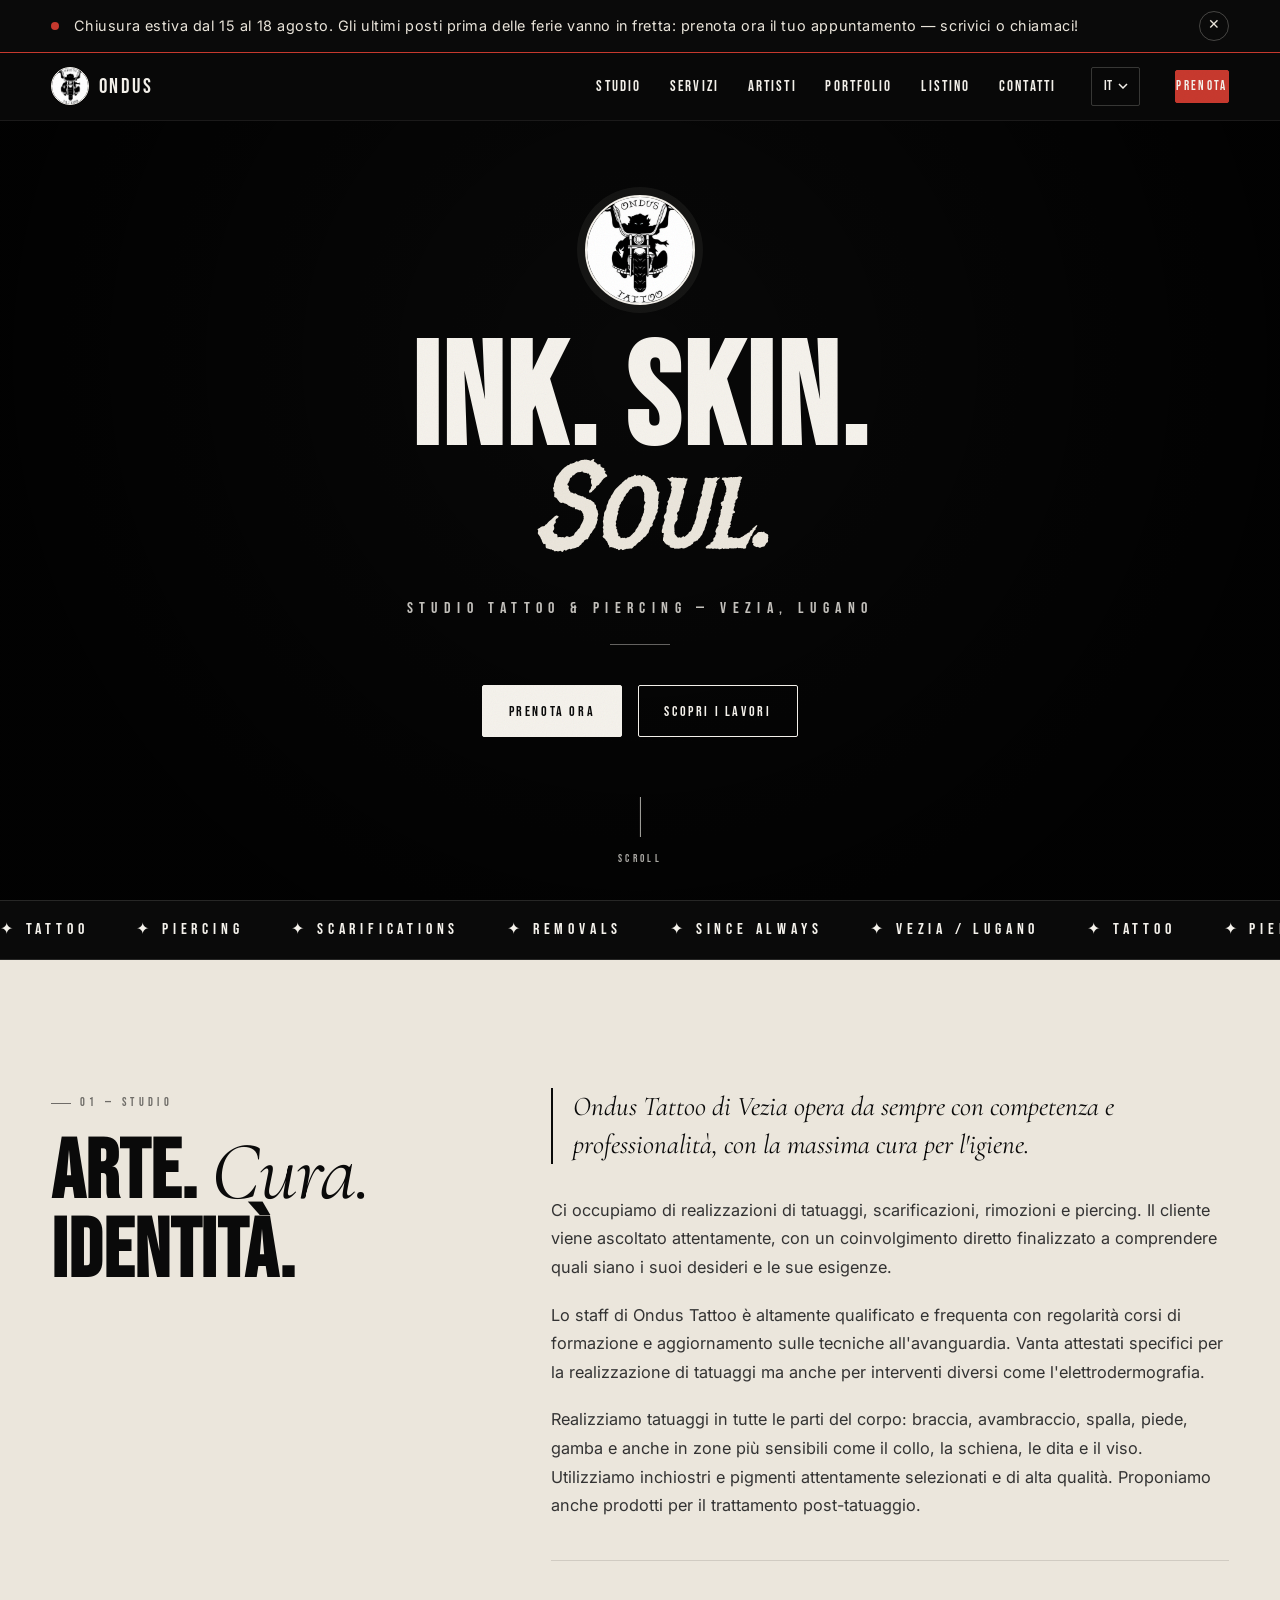
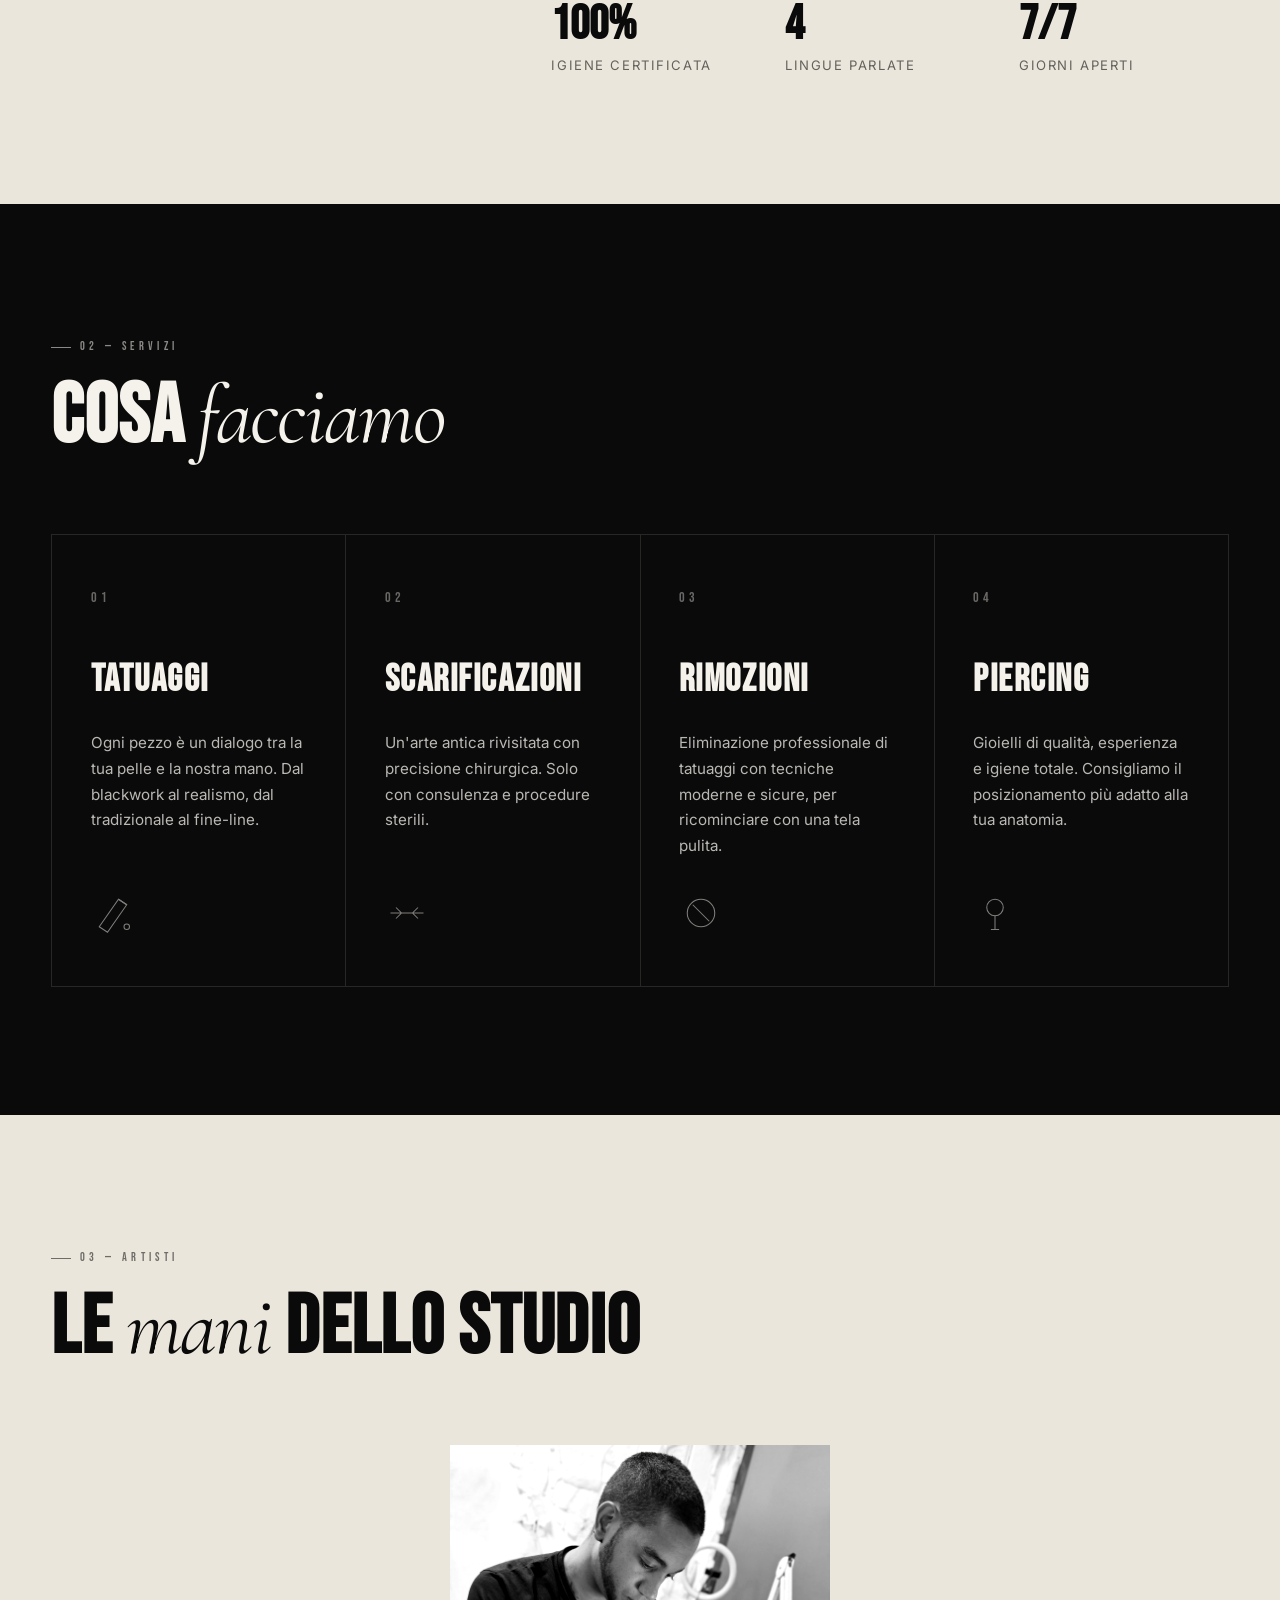
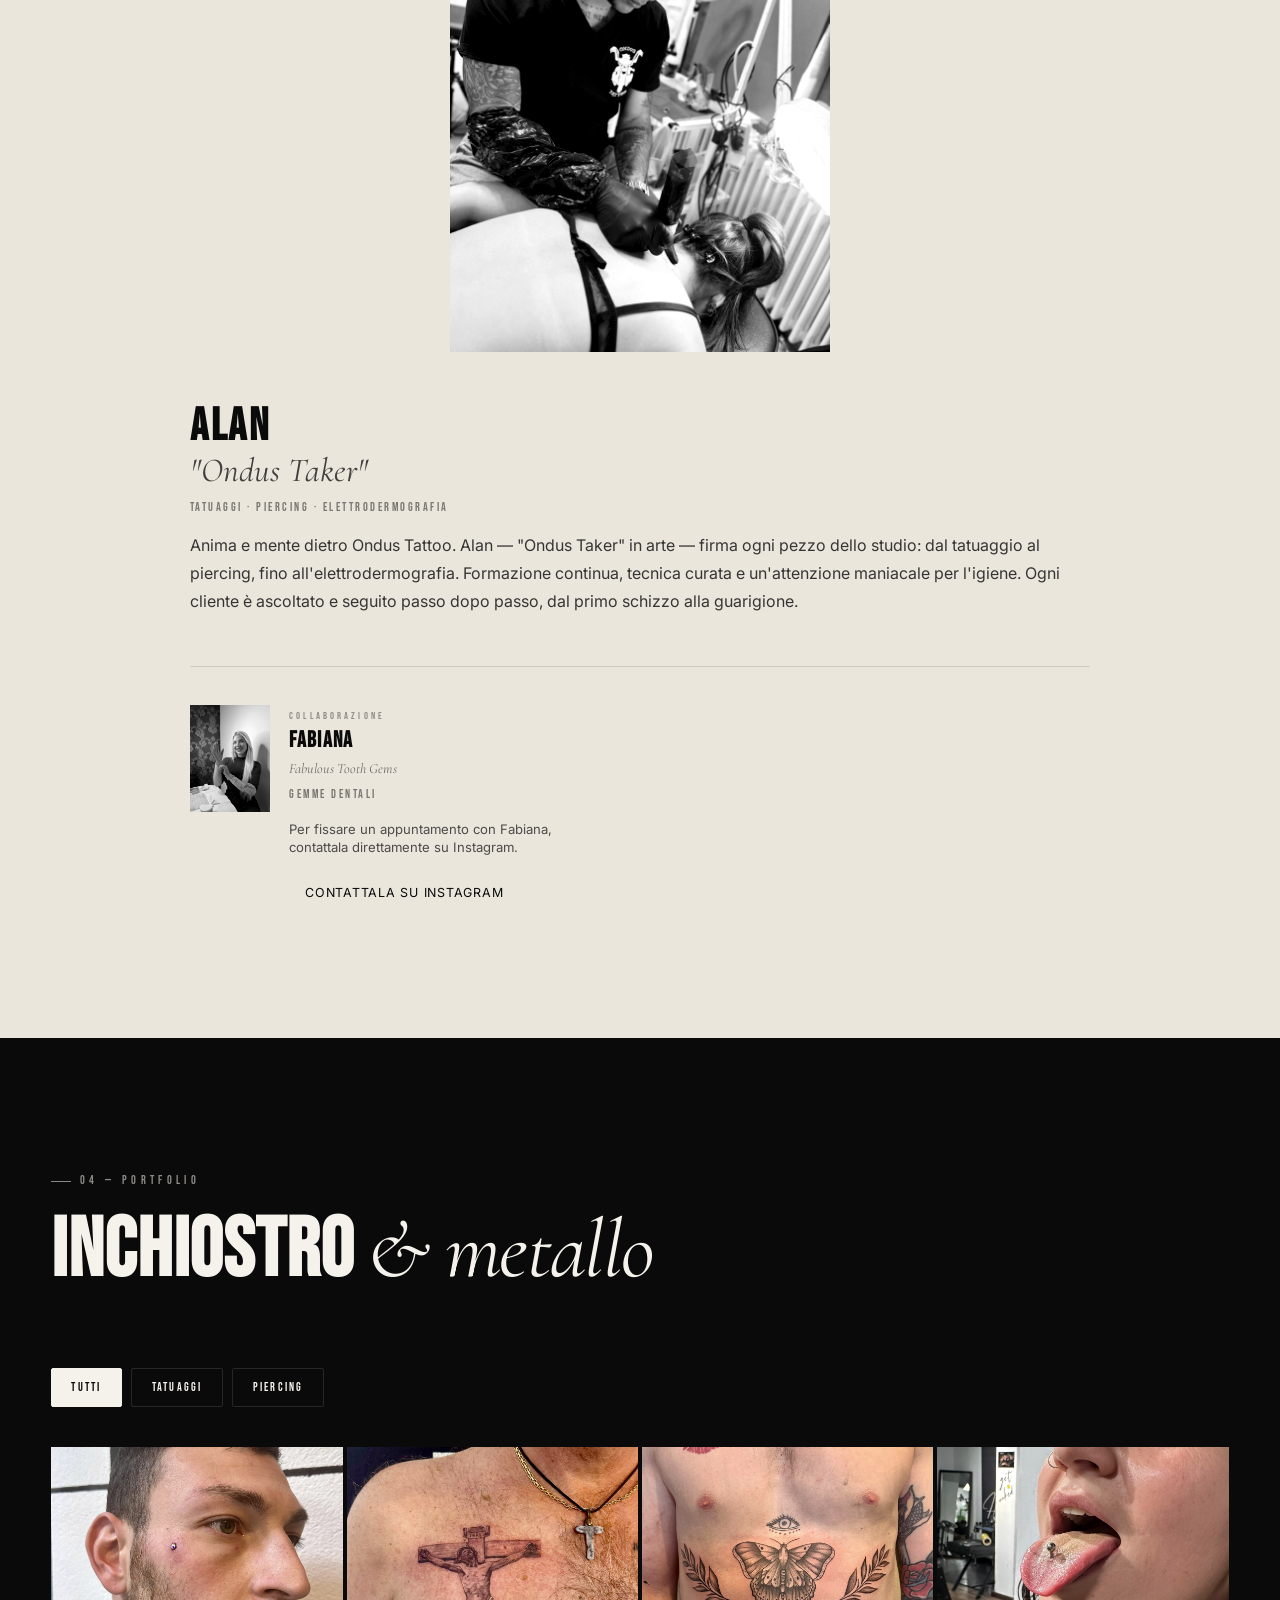
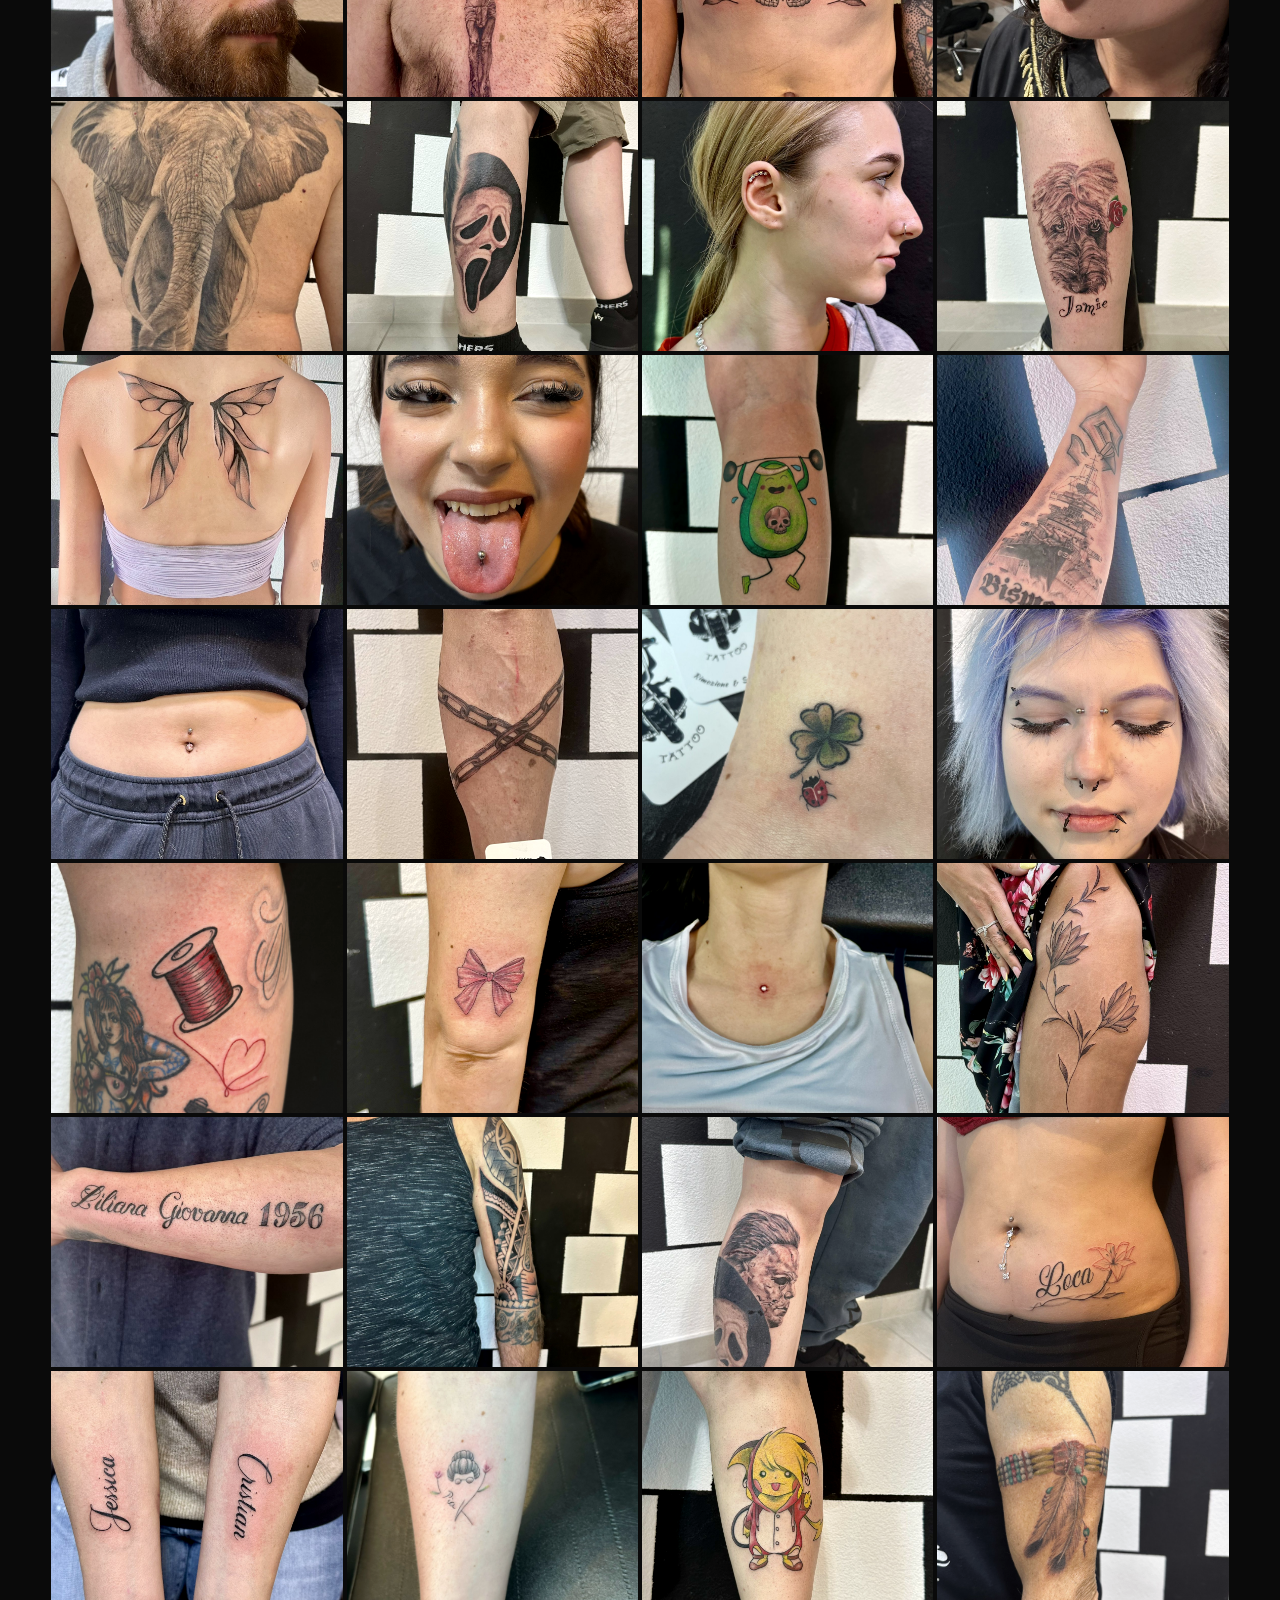
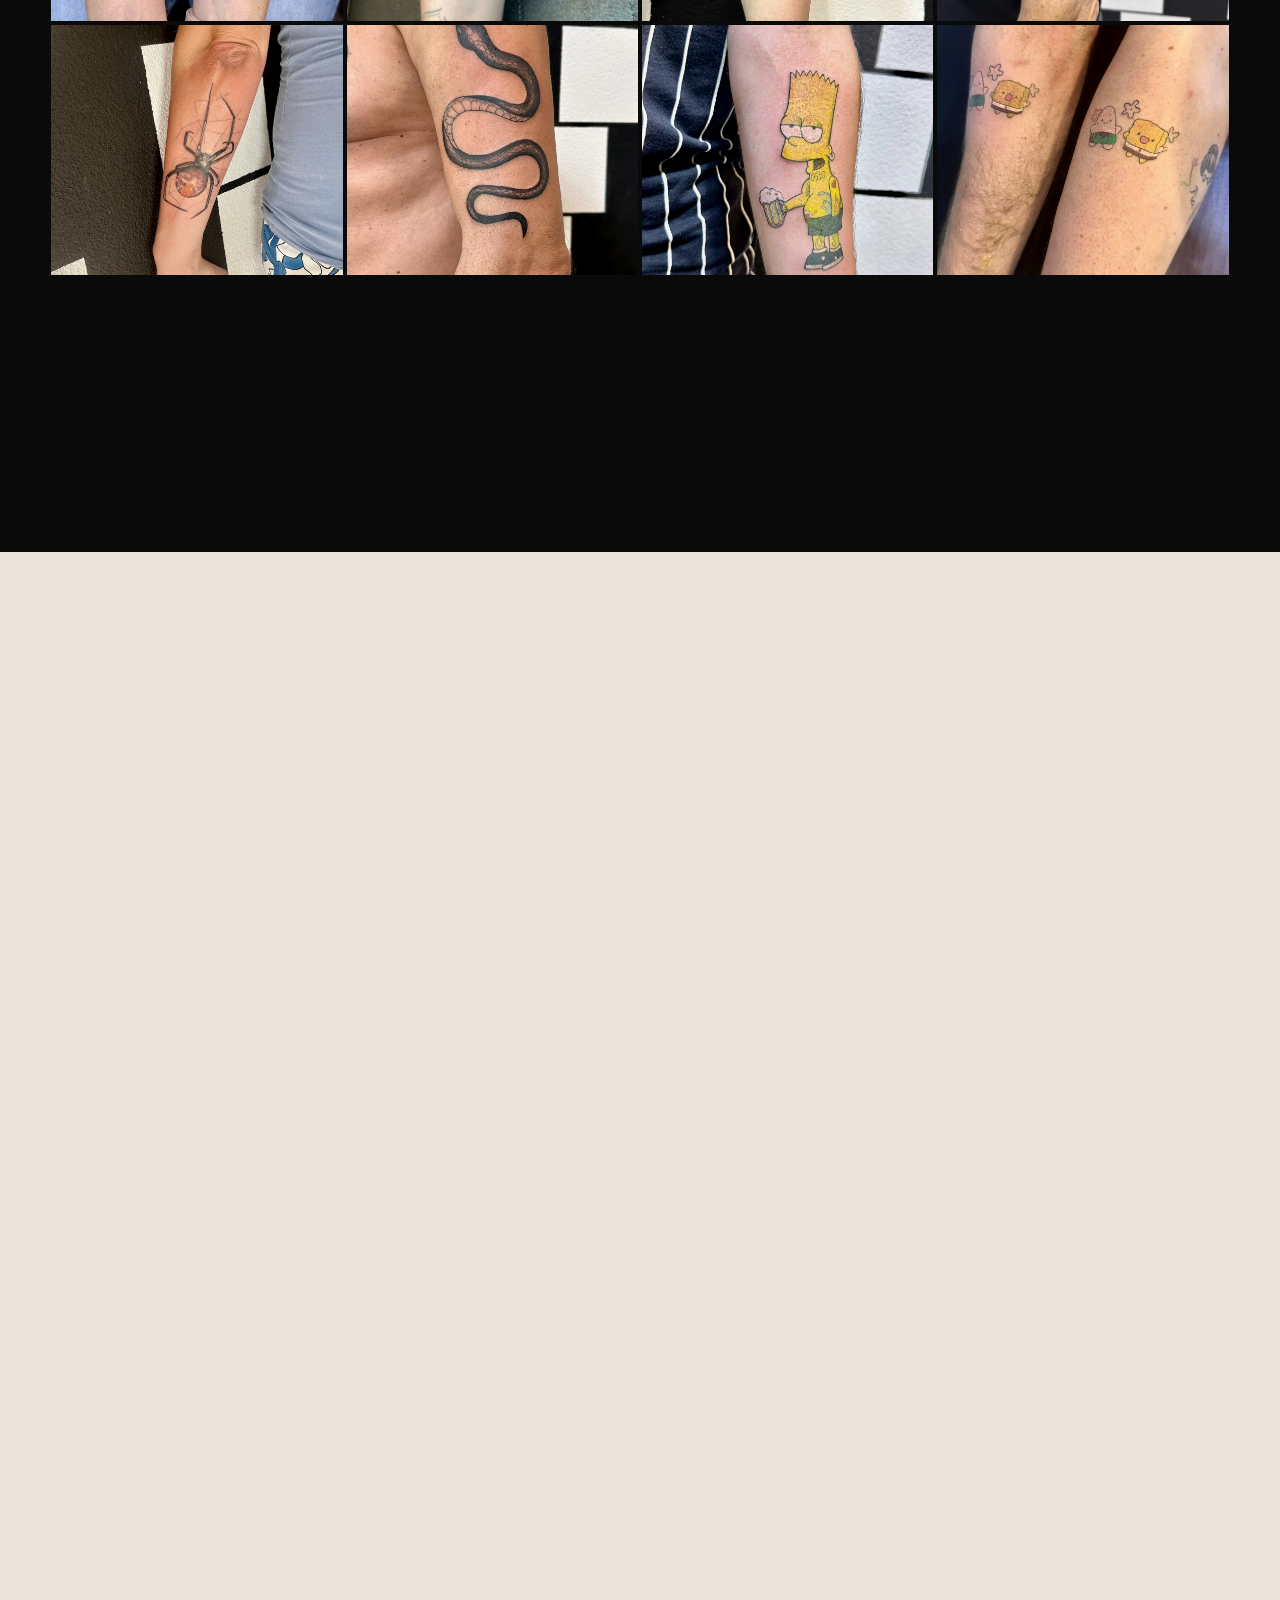
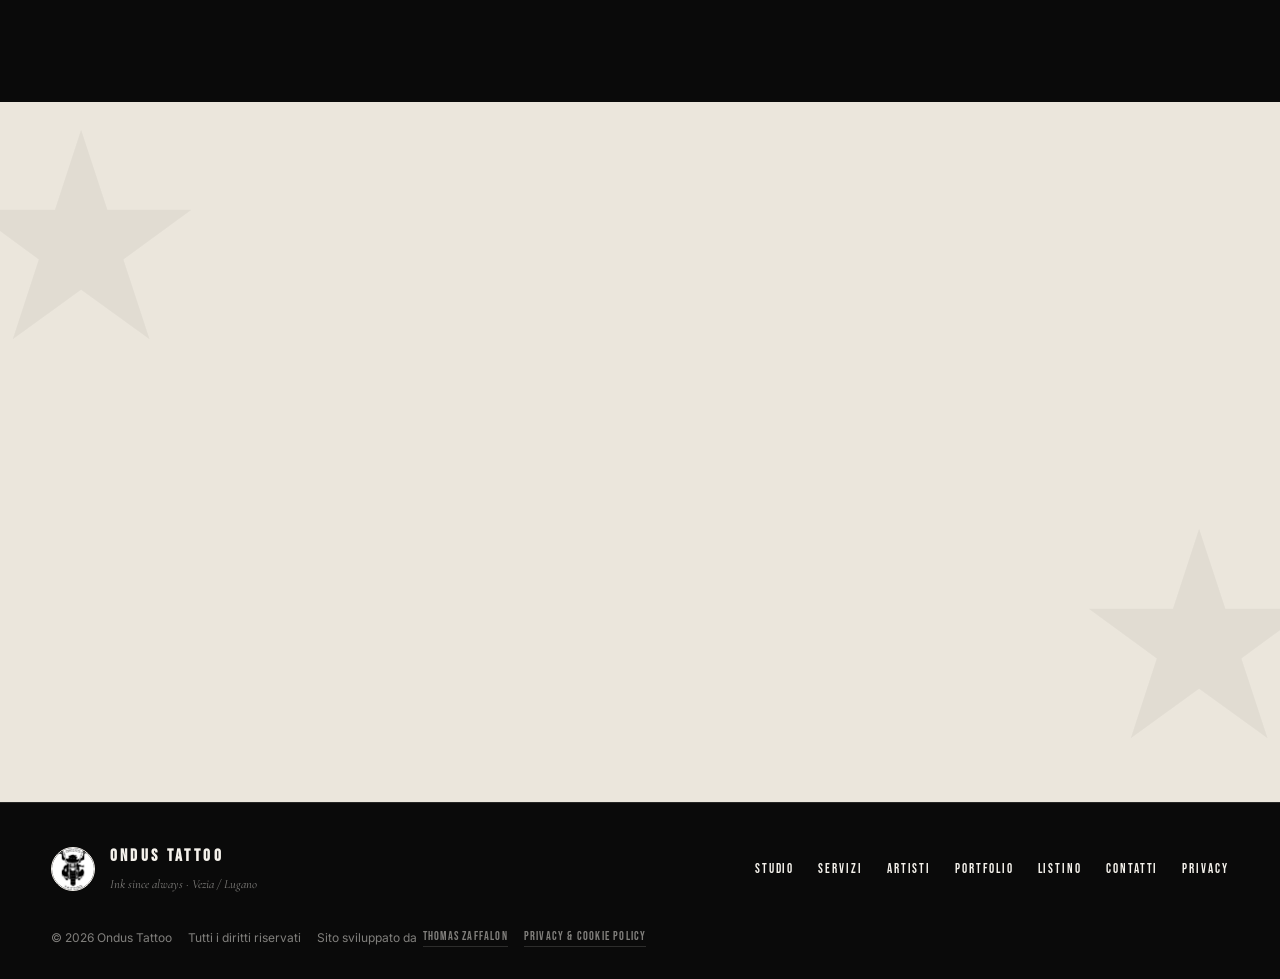
==== index.html @ 2c9a09cc "Enable August 15-18 vacation banner and add removal price Reactivate the alert banner with a booking" ====
<!DOCTYPE html>
<html lang="it">
<head>
  <meta charset="UTF-8" />
  <meta name="viewport" content="width=device-width, initial-scale=1.0, viewport-fit=cover" />
  <meta name="theme-color" content="#0a0a0a" />
  <meta name="apple-mobile-web-app-status-bar-style" content="black-translucent" />
  <meta name="description" content="Ondus Tattoo - Studio di tatuaggi, piercing, scarificazioni e rimozioni a Vezia (Lugano). Professionalità, igiene e arte dal 1999." />
  <meta name="keywords" content="tattoo, tatuaggi, piercing, Lugano, Vezia, Ticino, Ondus Tattoo, scarificazioni, rimozioni, studio tattoo Svizzera" />
  <meta name="author" content="Ondus Tattoo" />
  <meta property="og:title" content="Ondus Tattoo — Vezia / Lugano" />
  <meta property="og:description" content="Studio di tatuaggi, piercing, scarificazioni e rimozioni. Arte e professionalità dal cuore del Ticino." />
  <meta property="og:image" content="img/icon.jpg" />
  <meta property="og:type" content="website" />
  <title>Ondus Tattoo — Studio Tattoo & Piercing | Vezia, Lugano</title>

  <!-- Favicon -->
  <link rel="icon" href="/favicon.ico" sizes="any" />
  <link rel="icon" type="image/png" sizes="48x48" href="/img/favicon-48.png" />
  <link rel="icon" type="image/png" sizes="96x96" href="/img/favicon-96.png" />
  <link rel="icon" type="image/png" sizes="32x32" href="/img/favicon-32.png" />
  <link rel="apple-touch-icon" sizes="180x180" href="/img/apple-touch-icon.png" />
  <link rel="preconnect" href="https://fonts.googleapis.com" />
  <link rel="preconnect" href="https://fonts.gstatic.com" crossorigin />
  <link href="https://fonts.googleapis.com/css2?family=Bebas+Neue&family=Cormorant+Garamond:ital,wght@0,400;0,600;0,700;1,400&family=Inter:wght@300;400;500;600&family=Metal+Mania&display=swap" rel="stylesheet" />
  <link rel="stylesheet" href="css/style.css" />
  <script>
    // Lock scroll during intro animation (avoids flash on slow JS load).
    // Skipped automatically if user prefers reduced motion.
    (function () {
      try {
        var reduce = window.matchMedia && window.matchMedia('(prefers-reduced-motion: reduce)').matches;
        if (!reduce) document.documentElement.classList.add('intro-active');
      } catch (e) {}
    })();
  </script>
</head>
<body>

  <!-- Grain texture overlay -->
  <div class="grain"></div>

  <!-- ==============================
       INTRO ANIMATION (apertura sito)
       Si gioca al primo caricamento.
       Per disattivarla, commenta il blocco
       <div class="intro">...</div> qui sotto.
       ============================== -->
  <div class="intro" id="intro" aria-hidden="true">
    <div class="intro__top"></div>
    <div class="intro__bottom"></div>
    <div class="intro__content">
      <div class="intro__logo">
        <img src="img/icon.jpg" alt="" />
        <span class="intro__ring"></span>
      </div>
      <div class="intro__line"><span></span></div>
      <h1 class="intro__title" aria-label="ONDUS">
        <span>O</span><span>N</span><span>D</span><span>U</span><span>S</span>
      </h1>
      <p class="intro__sub">TATTOO · PIERCING · VEZIA</p>
    </div>
  </div>

  <!--
    ============================================
    AVVISO FERIE / CHIUSURA STUDIO  [ATTIVO]
    Per DISATTIVARE: avvolgi il blocco <aside ...></aside>
    qui sotto fra i marker "BANNER:OPEN" e "BANNER:CLOSE"
    dentro un commento HTML, come segue:

      <!-- BANNER:OPEN
      <aside class="alert-banner" ...>...</aside>
      BANNER:CLOSE - - >    (rimuovi gli spazi tra - - >)

    Le traduzioni IT/EN/DE/FR sono gia' pronte.
    ============================================
  -->
  <!-- BANNER:OPEN -->
  <aside class="alert-banner" id="alertBanner" role="status" aria-live="polite">
    <div class="alert-banner__inner">
      <span class="alert-banner__dot" aria-hidden="true"></span>
      <p class="alert-banner__text" data-i18n="banner.vacation">
        Chiusura estiva dal 15 al 18 agosto. Gli ultimi posti prima delle ferie vanno in fretta: prenota ora il tuo appuntamento!
      </p>
      <button class="alert-banner__close" id="alertBannerClose" aria-label="Chiudi">✕</button>
    </div>
  </aside>
  <!-- BANNER:CLOSE -->

  <!-- NAVIGATION -->
  <header class="nav" id="nav">
    <div class="nav__inner">
      <a href="#home" class="nav__logo" aria-label="Ondus Tattoo">
        <img src="img/icon.jpg" alt="Ondus Tattoo logo" />
        <span>ONDUS</span>
      </a>

      <button class="nav__toggle" aria-label="Toggle menu" id="navToggle">
        <span></span><span></span><span></span>
      </button>

      <nav class="nav__menu" id="navMenu">
        <ul>
          <li><a href="#studio" data-i18n="nav.studio">Studio</a></li>
          <li><a href="#services" data-i18n="nav.services">Servizi</a></li>
          <li><a href="#artists" data-i18n="nav.artists">Artisti</a></li>
          <li><a href="#portfolio" data-i18n="nav.portfolio">Portfolio</a></li>
          <li><a href="#pricing" data-i18n="nav.pricing">Listino</a></li>
          <li><a href="#contact" data-i18n="nav.contact">Contatti</a></li>
        </ul>

        <div class="nav__lang">
          <button class="lang__current" id="langCurrent" aria-label="Language">
            <span id="langLabel">IT</span>
            <svg width="10" height="6" viewBox="0 0 10 6" fill="none"><path d="M1 1l4 4 4-4" stroke="currentColor" stroke-width="1.5"/></svg>
          </button>
          <ul class="lang__list" id="langList">
            <li data-lang="it">Italiano</li>
            <li data-lang="en">English</li>
            <li data-lang="de">Deutsch</li>
            <li data-lang="fr">Français</li>
          </ul>
        </div>

        <a href="https://ondustattoofydl.setmore.com/ondus" target="_blank" rel="noopener" class="btn btn--cta nav__cta" data-i18n="nav.book">Prenota</a>
      </nav>
    </div>
  </header>

  <!-- HERO -->
  <section class="hero" id="home">
    <div class="hero__bg"></div>
    <div class="hero__overlay"></div>

    <div class="hero__content">
      <img src="img/icon.jpg" alt="Ondus Tattoo" class="hero__logo" />
      <h1 class="hero__title">
        <span class="hero__title-line" data-i18n="hero.line1">INK. SKIN.</span>
        <span class="hero__title-line hero__title-line--script" data-i18n="hero.line2">Soul.</span>
      </h1>
      <p class="hero__claim" data-i18n="hero.claim">Studio Tattoo & Piercing — Vezia, Lugano</p>
      <div class="hero__cta">
        <a href="https://ondustattoofydl.setmore.com/ondus" target="_blank" rel="noopener" class="btn btn--primary" data-i18n="hero.book">Prenota ora</a>
        <a href="#portfolio" class="btn btn--ghost" data-i18n="hero.portfolio">Scopri i lavori</a>
      </div>
    </div>

    <a href="#studio" class="hero__scroll" aria-label="Scroll">
      <span></span>
      <span data-i18n="hero.scroll">scroll</span>
    </a>
  </section>

  <!-- MARQUEE -->
  <div class="marquee" aria-hidden="true">
    <div class="marquee__track">
      <span>✦ TATTOO</span><span>✦ PIERCING</span><span>✦ SCARIFICATIONS</span><span>✦ REMOVALS</span><span>✦ SINCE ALWAYS</span><span>✦ VEZIA / LUGANO</span>
      <span>✦ TATTOO</span><span>✦ PIERCING</span><span>✦ SCARIFICATIONS</span><span>✦ REMOVALS</span><span>✦ SINCE ALWAYS</span><span>✦ VEZIA / LUGANO</span>
    </div>
  </div>

  <!-- STUDIO / ABOUT -->
  <section class="studio section" id="studio">
    <div class="section__inner studio__grid">
      <div class="studio__label reveal">
        <span class="eyebrow" data-i18n="studio.eyebrow">01 — Studio</span>
        <h2 class="section__title">
          <span data-i18n="studio.titleA">Arte.</span>
          <span class="italic" data-i18n="studio.titleB">Cura.</span>
          <span data-i18n="studio.titleC">Identità.</span>
        </h2>
      </div>
      <div class="studio__body reveal">
        <p class="lead" data-i18n="studio.lead">Ondus Tattoo di Vezia opera da sempre con competenza e professionalità, con la massima cura per l'igiene.</p>
        <p data-i18n="studio.p1">Ci occupiamo di realizzazioni di tatuaggi, scarificazioni, rimozioni e piercing. Il cliente viene ascoltato attentamente, con un coinvolgimento diretto finalizzato a comprendere quali siano i suoi desideri e le sue esigenze.</p>
        <p data-i18n="studio.p2">Lo staff di Ondus Tattoo è altamente qualificato e frequenta con regolarità corsi di formazione e aggiornamento sulle tecniche all'avanguardia. Vanta attestati specifici per la realizzazione di tatuaggi ma anche per interventi diversi come l'elettrodermografia.</p>
        <p data-i18n="studio.p3">Realizziamo tatuaggi in tutte le parti del corpo: braccia, avambraccio, spalla, piede, gamba e anche in zone più sensibili come il collo, la schiena, le dita e il viso. Utilizziamo inchiostri e pigmenti attentamente selezionati e di alta qualità. Proponiamo anche prodotti per il trattamento post-tatuaggio.</p>

        <ul class="studio__stats" id="studioStats">
          <li>
            <strong class="counter" data-count="100" data-suffix="%" data-duration="2000">0%</strong>
            <span data-i18n="studio.stat1">Igiene certificata</span>
          </li>
          <li>
            <strong class="counter" data-count="4" data-duration="1400">0</strong>
            <span data-i18n="studio.stat2">Lingue parlate</span>
          </li>
          <li>
            <strong class="counter" data-count="7" data-suffix="/7" data-duration="1600">0/7</strong>
            <span data-i18n="studio.stat3">Giorni aperti</span>
          </li>
        </ul>
      </div>
    </div>
  </section>

  <!-- SERVICES -->
  <section class="services section section--dark" id="services">
    <div class="section__inner">
      <div class="section__header reveal">
        <span class="eyebrow" data-i18n="services.eyebrow">02 — Servizi</span>
        <h2 class="section__title"><span data-i18n="services.titleA">Cosa</span> <span class="italic" data-i18n="services.titleB">facciamo</span></h2>
      </div>

      <div class="services__grid">
        <article class="service reveal">
          <div class="service__num">01</div>
          <h3 data-i18n="services.s1.title">Tatuaggi</h3>
          <p data-i18n="services.s1.desc">Ogni pezzo è un dialogo tra la tua pelle e la nostra mano. Dal blackwork al realismo, dal tradizionale al fine-line.</p>
          <svg class="service__icon" viewBox="0 0 64 64" fill="none" stroke="currentColor" stroke-width="1.5"><path d="M12 52l28-40 12 8-28 40z"/><path d="M40 12l12 8"/><circle cx="52" cy="52" r="4"/></svg>
        </article>

        <article class="service reveal">
          <div class="service__num">02</div>
          <h3 data-i18n="services.s2.title">Scarificazioni</h3>
          <p data-i18n="services.s2.desc">Un'arte antica rivisitata con precisione chirurgica. Solo con consulenza e procedure sterili.</p>
          <svg class="service__icon" viewBox="0 0 64 64" fill="none" stroke="currentColor" stroke-width="1.5"><path d="M8 32h48M16 24l8 8-8 8M48 24l-8 8 8 8"/></svg>
        </article>

        <article class="service reveal">
          <div class="service__num">03</div>
          <h3 data-i18n="services.s3.title">Rimozioni</h3>
          <p data-i18n="services.s3.desc">Eliminazione professionale di tatuaggi con tecniche moderne e sicure, per ricominciare con una tela pulita.</p>
          <svg class="service__icon" viewBox="0 0 64 64" fill="none" stroke="currentColor" stroke-width="1.5"><circle cx="32" cy="32" r="20"/><path d="M20 20l24 24"/></svg>
        </article>

        <article class="service reveal">
          <div class="service__num">04</div>
          <h3 data-i18n="services.s4.title">Piercing</h3>
          <p data-i18n="services.s4.desc">Gioielli di qualità, esperienza e igiene totale. Consigliamo il posizionamento più adatto alla tua anatomia.</p>
          <svg class="service__icon" viewBox="0 0 64 64" fill="none" stroke="currentColor" stroke-width="1.5"><circle cx="32" cy="24" r="12"/><path d="M32 36v20M26 56h12"/></svg>
        </article>
      </div>
    </div>
  </section>

  <!-- ARTISTS -->
  <section class="artists section" id="artists">
    <div class="section__inner">
      <div class="section__header reveal">
        <span class="eyebrow" data-i18n="artists.eyebrow">03 — Artisti</span>
        <h2 class="section__title"><span data-i18n="artists.titleA">Le</span> <span class="italic" data-i18n="artists.titleB">mani</span> <span data-i18n="artists.titleC">dello studio</span></h2>
      </div>

      <div class="artists__grid artists__grid--single">
        <article class="artist artist--solo reveal">
          <div class="artist__img">
            <img src="img/alan.jpeg" alt="Alan 'Ondus Taker'" loading="lazy" />
            <div class="artist__overlay">
              <a href="https://www.instagram.com/ondus.tattoo" target="_blank" rel="noopener" aria-label="Instagram">
                <svg width="22" height="22" viewBox="0 0 24 24" fill="none" stroke="currentColor" stroke-width="1.8"><rect x="2" y="2" width="20" height="20" rx="5"/><circle cx="12" cy="12" r="4"/><circle cx="18" cy="6" r="1" fill="currentColor"/></svg>
              </a>
            </div>
          </div>
          <div class="artist__info">
            <h3>Alan <span class="artist__alias">"Ondus Taker"</span></h3>
            <span class="artist__spec" data-i18n="artists.a1.spec">Tatuaggi · Piercing · Elettrodermografia</span>
            <p data-i18n="artists.a1.bio">Anima e mente dietro Ondus Tattoo. Alan — "Ondus Taker" in arte — firma ogni pezzo dello studio: dal tatuaggio al piercing, fino all'elettrodermografia. Formazione continua, tecnica curata e un'attenzione maniacale per l'igiene. Ogni cliente è ascoltato e seguito passo dopo passo, dal primo schizzo alla guarigione.</p>
          </div>
        </article>
      </div>

      <!-- GUEST + COLLABORAZIONE -->
      <div class="artists__extras reveal">
        <article class="artists__extra-card">
          <div class="artists__extra-img">
            <img src="img/fabiana.jpg" alt="Fabiana" loading="lazy" />
          </div>
          <div class="artists__extra-info">
            <span class="artists__extra-label" data-i18n="artists.collabLabel">Collaborazione</span>
            <h3 class="artists__extra-name">Fabiana</h3>
            <p class="artists__extra-sub">Fabulous Tooth Gems</p>
            <span class="artist__spec" data-i18n="artists.a3.spec">Gemme dentali</span>
            <p class="artists__extra-contact" data-i18n="artists.a3.bookContact">Per fissare un appuntamento con Fabiana, contattala direttamente su Instagram.</p>
            <a href="https://www.instagram.com/fabuloustoothgems?igsh=OGViczN1dGRxY2hs" target="_blank" rel="noopener noreferrer" class="artists__extra-insta-btn" data-i18n="artists.a3.bookBtn">Contattala su Instagram</a>
          </div>
        </article>
      </div>
    </div>
  </section>

  <!-- PORTFOLIO -->
  <section class="portfolio section section--dark" id="portfolio">
    <div class="section__inner">
      <div class="section__header reveal">
        <span class="eyebrow" data-i18n="portfolio.eyebrow">04 — Portfolio</span>
        <h2 class="section__title"><span data-i18n="portfolio.titleA">Inchiostro</span> <span class="italic" data-i18n="portfolio.titleB">&amp; metallo</span></h2>
      </div>

      <div class="portfolio__filters reveal">
        <button class="filter active" data-filter="all" data-i18n="portfolio.all">Tutti</button>
        <button class="filter" data-filter="tattoo" data-i18n="portfolio.tattoo">Tattoo</button>
        <button class="filter" data-filter="piercing" data-i18n="portfolio.piercing">Piercing</button>
      </div>

      <div class="portfolio__grid reveal" id="portfolioGrid">
        <!-- Visibili subito (su mobile: 8 iniziali) -->
        <figure class="pf-item" data-cat="piercing"><img src="img/piercing_1.jpg" alt="Piercing" loading="lazy"/></figure>
        <figure class="pf-item" data-cat="tattoo"><img src="img/cristo.jpg" alt="Cristo realistico" loading="lazy"/></figure>
        <figure class="pf-item" data-cat="tattoo"><img src="img/farfalla.jpg" alt="Farfalla" loading="lazy"/></figure>
        <figure class="pf-item" data-cat="piercing"><img src="img/piercing_3.jpg" alt="Piercing" loading="lazy"/></figure>
        <figure class="pf-item" data-cat="tattoo"><img src="img/elefante.jpg" alt="Elefante" loading="lazy"/></figure>
        <figure class="pf-item" data-cat="tattoo"><img src="img/scream.jpg" alt="Scream" loading="lazy"/></figure>
        <figure class="pf-item" data-cat="piercing"><img src="img/piercing_5.jpg" alt="Piercing" loading="lazy"/></figure>
        <figure class="pf-item" data-cat="tattoo"><img src="img/cane.jpg" alt="Cane" loading="lazy"/></figure>

        <!-- Extra (visibili su desktop, nascosti su mobile finché non si clicca "Carica altri") -->
        <figure class="pf-item" data-cat="tattoo" data-extra="true"><img src="img/ali.jpg" alt="Ali" loading="lazy"/></figure>
        <figure class="pf-item" data-cat="piercing" data-extra="true"><img src="img/piercing_2.jpg" alt="Piercing" loading="lazy"/></figure>
        <figure class="pf-item" data-cat="tattoo" data-extra="true"><img src="img/avocado.jpg" alt="Avocado" loading="lazy"/></figure>
        <figure class="pf-item" data-cat="tattoo" data-extra="true"><img src="img/bismarck.jpg" alt="Bismarck" loading="lazy"/></figure>
        <figure class="pf-item" data-cat="piercing" data-extra="true"><img src="img/piercing_4.jpg" alt="Piercing" loading="lazy"/></figure>
        <figure class="pf-item" data-cat="tattoo" data-extra="true"><img src="img/catene.jpg" alt="Catene" loading="lazy"/></figure>
        <figure class="pf-item" data-cat="tattoo" data-extra="true"><img src="img/cocinella.jpg" alt="Coccinella" loading="lazy"/></figure>
        <figure class="pf-item" data-cat="piercing" data-extra="true"><img src="img/piercing_6.jpg" alt="Piercing" loading="lazy"/></figure>
        <figure class="pf-item" data-cat="tattoo" data-extra="true"><img src="img/filo.jpg" alt="Filo" loading="lazy"/></figure>
        <figure class="pf-item" data-cat="tattoo" data-extra="true"><img src="img/fiocco.jpg" alt="Fiocco" loading="lazy"/></figure>
        <figure class="pf-item" data-cat="piercing" data-extra="true"><img src="img/piercing_7.jpg" alt="Piercing" loading="lazy"/></figure>
        <figure class="pf-item" data-cat="tattoo" data-extra="true"><img src="img/fiori.jpg" alt="Fiori" loading="lazy"/></figure>
        <figure class="pf-item" data-cat="tattoo" data-extra="true"><img src="img/giovanna.jpg" alt="Giovanna" loading="lazy"/></figure>
        <figure class="pf-item" data-cat="tattoo" data-extra="true"><img src="img/indiani.jpg" alt="Indiani" loading="lazy"/></figure>
        <figure class="pf-item" data-cat="tattoo" data-extra="true"><img src="img/jason.jpg" alt="Jason" loading="lazy"/></figure>
        <figure class="pf-item" data-cat="tattoo" data-extra="true"><img src="img/loca.jpg" alt="Loca" loading="lazy"/></figure>
        <figure class="pf-item" data-cat="tattoo" data-extra="true"><img src="img/nomi.jpg" alt="Nomi" loading="lazy"/></figure>
        <figure class="pf-item" data-cat="tattoo" data-extra="true"><img src="img/nonna.jpg" alt="Nonna" loading="lazy"/></figure>
        <figure class="pf-item" data-cat="tattoo" data-extra="true"><img src="img/pikachu.jpg" alt="Pikachu" loading="lazy"/></figure>
        <figure class="pf-item" data-cat="tattoo" data-extra="true"><img src="img/piume.jpg" alt="Piume" loading="lazy"/></figure>
        <figure class="pf-item" data-cat="tattoo" data-extra="true"><img src="img/ragno.jpg" alt="Ragno" loading="lazy"/></figure>
        <figure class="pf-item" data-cat="tattoo" data-extra="true"><img src="img/serpente.jpg" alt="Serpente" loading="lazy"/></figure>
        <figure class="pf-item" data-cat="tattoo" data-extra="true"><img src="img/simpson.jpg" alt="Simpson" loading="lazy"/></figure>
        <figure class="pf-item" data-cat="tattoo" data-extra="true"><img src="img/spongebob.jpg" alt="Spongebob" loading="lazy"/></figure>
      </div>

      <div class="portfolio__loadmore reveal" id="portfolioLoadmore">
        <button class="btn btn--ghost btn--light" id="loadMoreBtn">Carica altri</button>
      </div>

      <div class="portfolio__cta reveal">
        <p data-i18n="portfolio.more">Vuoi vedere altro? Segui il nostro Instagram</p>
        <a href="https://www.instagram.com/ondus.tattoo" target="_blank" rel="noopener" class="btn btn--ghost btn--light">@ondus.tattoo</a>
      </div>
    </div>
  </section>

  <!-- LISTINO / PRICING -->
  <section class="pricing section" id="pricing">
    <div class="section__inner">
      <div class="section__header reveal">
        <span class="eyebrow" data-i18n="pricing.eyebrow">05 — Listino</span>
        <h2 class="section__title"><span data-i18n="pricing.titleA">Listino</span> <span class="italic" data-i18n="pricing.titleB">prezzi</span></h2>
      </div>

      <div class="pricing__grid">
        <article class="pricing__card pricing__card--tattoo reveal">
          <h3 class="pricing__card-title" data-i18n="pricing.tattooTitle">Tatuaggi</h3>
          <p class="pricing__from">
            <span data-i18n="pricing.tattooFrom">Da minimo</span>
            <strong>CHF 90.–</strong>
          </p>
          <p class="pricing__note" data-i18n="pricing.tattooNote">Ogni tatuaggio è un progetto unico. Per un preventivo su misura scrivici su WhatsApp con la tua idea, la zona e la dimensione.</p>
          <a href="https://wa.me/41792118794" target="_blank" rel="noopener" class="btn btn--primary pricing__cta">
            <svg width="18" height="18" viewBox="0 0 24 24" fill="currentColor" aria-hidden="true"><path d="M12.04 2C6.58 2 2.13 6.45 2.13 11.91c0 1.75.46 3.45 1.32 4.95L2 22l5.25-1.38a9.9 9.9 0 0 0 4.79 1.22h.01c5.46 0 9.91-4.45 9.91-9.91 0-2.65-1.03-5.14-2.9-7.01A9.82 9.82 0 0 0 12.04 2zm0 18.04h-.01a8.2 8.2 0 0 1-4.18-1.15l-.3-.18-3.11.82.83-3.04-.2-.31a8.2 8.2 0 0 1-1.26-4.39c0-4.54 3.7-8.23 8.24-8.23 2.2 0 4.27.86 5.82 2.42a8.18 8.18 0 0 1 2.41 5.82c0 4.54-3.69 8.24-8.24 8.24zm4.52-6.16c-.25-.12-1.47-.72-1.69-.81-.23-.08-.39-.12-.56.13-.16.25-.64.81-.79.97-.14.17-.29.19-.54.06-.25-.12-1.05-.39-1.99-1.23-.74-.66-1.23-1.47-1.38-1.72-.14-.25-.01-.38.11-.51.11-.11.25-.29.37-.43.12-.14.16-.25.25-.41.08-.17.04-.31-.02-.43-.06-.12-.56-1.34-.76-1.84-.2-.48-.4-.42-.56-.43-.14-.01-.31-.01-.48-.01-.16 0-.43.06-.66.31-.23.25-.87.85-.87 2.07 0 1.22.89 2.4 1.01 2.56.12.17 1.75 2.67 4.24 3.74.59.26 1.05.41 1.41.52.59.19 1.13.16 1.56.1.48-.07 1.47-.6 1.68-1.18.21-.58.21-1.07.14-1.18-.06-.11-.22-.17-.47-.29z"/></svg>
            <span data-i18n="pricing.tattooBtn">Richiedi preventivo</span>
          </a>
        </article>

        <article class="pricing__card pricing__card--piercing reveal">
          <h3 class="pricing__card-title" data-i18n="pricing.piercingTitle">Piercing</h3>
          <div class="pricing__groups">
            <div class="pricing__group">
              <h4 class="pricing__group-title" data-i18n="pricing.groupFace">Bocca &amp; viso</h4>
              <ul class="pricing__list">
                <li><span data-i18n="pricing.p.tongue">Lingua</span><span>70.–</span></li>
                <li><span>Labret</span><span>50.–</span></li>
                <li><span>Medusa</span><span>50.–</span></li>
                <li><span>Vertical labret</span><span>50.–</span></li>
                <li><span>Dahlia</span><span>50.– x2</span></li>
                <li><span>Madonna</span><span>50.–</span></li>
                <li><span>Monroe</span><span>50.–</span></li>
              </ul>
            </div>

            <div class="pricing__group">
              <h4 class="pricing__group-title" data-i18n="pricing.groupNose">Naso</h4>
              <ul class="pricing__list">
                <li><span>Nostril</span><span>50.–</span></li>
                <li><span>Septum</span><span>50.–</span></li>
                <li><span>Bridge</span><span>60.–</span></li>
              </ul>
            </div>

            <div class="pricing__group">
              <h4 class="pricing__group-title" data-i18n="pricing.groupEar">Orecchio</h4>
              <ul class="pricing__list">
                <li><span>Industrial</span><span>70.–</span></li>
                <li><span data-i18n="pricing.p.cartilage">Cartilagini</span><span>50.–</span></li>
                <li><span data-i18n="pricing.p.lobe">Lobi</span><span>50.–</span></li>
              </ul>
            </div>

            <div class="pricing__group">
              <h4 class="pricing__group-title" data-i18n="pricing.groupSkin">Pelle</h4>
              <ul class="pricing__list">
                <li><span>Microdermal</span><span>70.–</span></li>
                <li><span>Surface</span><span>80.–</span></li>
                <li><span data-i18n="pricing.p.removal">Rimozione Microdermal &amp; Surface</span><span>40.–</span></li>
              </ul>
            </div>

            <div class="pricing__group">
              <h4 class="pricing__group-title" data-i18n="pricing.groupBody">Corpo</h4>
              <ul class="pricing__list">
                <li><span>Nipple</span><span>60.–</span></li>
                <li><span>Navel</span><span>50.–</span></li>
              </ul>
            </div>
          </div>
        </article>
      </div>
    </div>
  </section>

  <!-- CONTACT -->
  <section class="contact section section--dark" id="contact">
    <div class="section__inner">
      <div class="section__header reveal">
        <span class="eyebrow" data-i18n="contact.eyebrow">06 — Contatti</span>
        <h2 class="section__title"><span data-i18n="contact.titleA">Passa</span> <span class="italic" data-i18n="contact.titleB">da noi</span></h2>
      </div>

      <div class="contact__grid">
        <div class="contact__info reveal">
          <div class="contact__block">
            <h4 data-i18n="contact.addressTitle">Dove siamo</h4>
            <p>Ondus Tattoo<br/>Via San Gottardo 30<br/>6943 Vezia, Svizzera</p>
          </div>
          <div class="contact__block">
            <h4 data-i18n="contact.callTitle">Scrivici · Chiama</h4>
            <p>
              <a href="tel:+41792118794">+41 79 211 87 94</a><br/>
              <a href="mailto:ondus.tattoo@outlook.com">ondus.tattoo@outlook.com</a>
            </p>
          </div>
          <div class="contact__block">
            <h4 data-i18n="contact.hoursTitle">Orari</h4>
            <ul class="hours">
              <li><span data-i18n="days.mon">Lunedì</span><span>10:30 – 19:00</span></li>
              <li><span data-i18n="days.tue">Martedì</span><span>10:30 – 19:00</span></li>
              <li><span data-i18n="days.wed">Mercoledì</span><span>10:30 – 19:00</span></li>
              <li><span data-i18n="days.thu">Giovedì</span><span>10:30 – 19:00</span></li>
              <li><span data-i18n="days.fri">Venerdì</span><span>10:30 – 18:30</span></li>
              <li><span data-i18n="days.sat">Sabato</span><span>10:00 – 19:00</span></li>
              <li><span data-i18n="days.sun">Domenica</span><span data-i18n="contact.sun">aperto tutto il giorno</span></li>
            </ul>
          </div>
          <div class="contact__block">
            <h4 data-i18n="contact.langTitle">Lingue parlate</h4>
            <p>🇮🇹 Italiano · 🇫🇷 Français · 🇩🇪 Deutsch · 🇬🇧 English</p>
          </div>
          <div class="contact__block">
            <h4 data-i18n="contact.walkinTitle">Appuntamenti & Walk-in</h4>
            <p data-i18n="contact.walkin">Accettiamo sia clienti su appuntamento che walk-in. Chiamaci prima di passare per essere sicuri di trovarci disponibili.</p>
          </div>

          <div class="contact__socials">
            <a href="https://www.instagram.com/ondus.tattoo" target="_blank" rel="noopener" aria-label="Instagram">
              <svg width="24" height="24" viewBox="0 0 24 24" fill="none" stroke="currentColor" stroke-width="1.8"><rect x="2" y="2" width="20" height="20" rx="5"/><circle cx="12" cy="12" r="4"/><circle cx="18" cy="6" r="1" fill="currentColor"/></svg>
              <span>@ondus.tattoo</span>
            </a>
            <a href="https://www.facebook.com/people/Ondus-Tattoo/100064244943539/" target="_blank" rel="noopener" aria-label="Facebook">
              <svg width="24" height="24" viewBox="0 0 24 24" fill="currentColor"><path d="M22 12c0-5.52-4.48-10-10-10S2 6.48 2 12c0 4.84 3.44 8.87 8 9.8V15H8v-3h2V9.5C10 7.57 11.57 6 13.5 6H16v3h-2c-.55 0-1 .45-1 1v2h3v3h-3v6.95c5.05-.5 9-4.76 9-9.95z"/></svg>
              <span>Ondus Tattoo</span>
            </a>
          </div>
        </div>

        <div class="contact__map reveal">
          <div class="map-consent" data-map-src="https://www.google.com/maps?q=Via+San+Gottardo+30,+6943+Vezia,+Svizzera&amp;output=embed" data-map-title="Ondus Tattoo Map">
            <div class="map-consent__box">
              <h4>Google Maps</h4>
              <p data-i18n="map.consent">La mappa viene caricata da Google solo dopo il tuo consenso.</p>
              <div class="map-consent__actions">
                <button type="button" class="btn btn--primary js-load-map" data-i18n="map.load">Carica mappa</button>
                <a href="https://maps.google.com/?q=Via+San+Gottardo+30,+6943+Vezia,+Svizzera" target="_blank" rel="noopener" data-i18n="map.open">Apri in Google Maps</a>
              </div>
            </div>
          </div>
        </div>
      </div>
    </div>
  </section>

  <!-- BOOKING CTA -->
  <section class="booking section" id="booking">
    <div class="section__inner booking__inner reveal">
      <span class="eyebrow" data-i18n="booking.eyebrow">07 — Prenota</span>
      <h2 class="section__title section__title--xl">
        <span data-i18n="booking.titleA">Pronto a</span>
        <span class="italic" data-i18n="booking.titleB">lasciare</span>
        <span data-i18n="booking.titleC">un segno?</span>
      </h2>
      <p class="booking__text" data-i18n="booking.text">Prenota il tuo appuntamento online. Scegli data, orario e servizio in pochi click. Accettiamo anche walk-in — passa a trovarci.</p>
      <div class="booking__ctas">
        <a href="https://ondustattoofydl.setmore.com/ondus" target="_blank" rel="noopener" class="btn btn--primary btn--lg" data-i18n="booking.book">Prenota online</a>
        <a href="tel:+41792118794" class="btn btn--ghost btn--lg" data-i18n="booking.call">Chiama +41 79 211 87 94</a>
      </div>
    </div>
  </section>

  <!-- FOOTER -->
  <footer class="footer">
    <div class="footer__inner">
      <div class="footer__brand">
        <img src="img/icon.jpg" alt="Ondus Tattoo" />
        <div>
          <strong>ONDUS TATTOO</strong>
          <span data-i18n="footer.tagline">Ink since always · Vezia / Lugano</span>
        </div>
      </div>
      <div class="footer__links">
        <a href="#studio" data-i18n="nav.studio">Studio</a>
        <a href="#services" data-i18n="nav.services">Servizi</a>
        <a href="#artists" data-i18n="nav.artists">Artisti</a>
        <a href="#portfolio" data-i18n="nav.portfolio">Portfolio</a>
        <a href="#pricing" data-i18n="nav.pricing">Listino</a>
        <a href="#contact" data-i18n="nav.contact">Contatti</a>
        <a href="privacy.html">Privacy</a>
      </div>
      <div class="footer__meta">
        <span>© <span id="year"></span> Ondus Tattoo</span>
        <span data-i18n="footer.rights">Tutti i diritti riservati</span>
        <span class="footer__credit">
          <span data-i18n="footer.developedBy">Sito sviluppato da</span>
          <a href="https://www.tommyzaffa.com" target="_blank" rel="noopener">Thomas Zaffalon</a>
        </span>
        <a href="privacy.html">Privacy &amp; Cookie Policy</a>
      </div>
    </div>
  </footer>

  <!-- LIGHTBOX -->
  <div class="lightbox" id="lightbox" aria-hidden="true">
    <button class="lightbox__close" id="lbClose" aria-label="Close">✕</button>
    <button class="lightbox__prev" id="lbPrev" aria-label="Prev">‹</button>
    <button class="lightbox__next" id="lbNext" aria-label="Next">›</button>
    <img id="lbImg" src="" alt="" />
  </div>

  <script src="js/translations.js"></script>
  <script src="js/script.js"></script>
</body>
</html>
---- css/style.css ----
/* ==============================
   ONDUS TATTOO — CORE STYLES
   ============================== */

:root {
  --black: #0a0a0a;
  --black-2: #121212;
  --ink: #1a1a1a;
  --white: #f5f2ec;
  --bone: #ebe6dc;
  --dim: #8a857b;
  --red: #c8392e;
  --line: rgba(245, 242, 236, 0.12);
  --line-dark: rgba(10, 10, 10, 0.12);

  --f-display: "Metal Mania", "Bebas Neue", serif;
  --f-serif: "Cormorant Garamond", Georgia, serif;
  --f-head: "Bebas Neue", Impact, sans-serif;
  --f-body: "Inter", system-ui, -apple-system, sans-serif;

  --maxw: 1320px;
  --pad: clamp(1.25rem, 4vw, 4rem);
  --ease: cubic-bezier(.2, .7, .2, 1);
}

* { box-sizing: border-box; margin: 0; padding: 0; }

html { scroll-behavior: smooth; }

html, body {
  background: var(--black);
}
body {
  color: var(--black);
  font-family: var(--f-body);
  font-size: 16px;
  line-height: 1.6;
  -webkit-font-smoothing: antialiased;
  overflow-x: hidden;
  min-height: 100vh;
  min-height: 100dvh;
}

/* hide scrollbar (keeps scroll working) */
html { scrollbar-width: none; -ms-overflow-style: none; }
html::-webkit-scrollbar { width: 0; height: 0; display: none; }
body::-webkit-scrollbar { display: none; }

img { max-width: 100%; display: block; }
a { color: inherit; text-decoration: none; }
button { font: inherit; background: none; border: 0; color: inherit; cursor: pointer; }
ul { list-style: none; }

/* GRAIN */
.grain {
  position: fixed;
  inset: 0;
  pointer-events: none;
  z-index: 9999;
  opacity: .06;
  mix-blend-mode: multiply;
  background-image: url("data:image/svg+xml;utf8,<svg xmlns='http://www.w3.org/2000/svg' width='200' height='200'><filter id='n'><feTurbulence type='fractalNoise' baseFrequency='0.9' numOctaves='3' stitchTiles='stitch'/></filter><rect width='100%' height='100%' filter='url(%23n)'/></svg>");
}

/* ==============================
   NAVIGATION
   ============================== */
.nav {
  position: fixed;
  top: 0; left: 0; right: 0;
  z-index: 100;
  background: rgba(10, 10, 10, 0.85);
  backdrop-filter: blur(10px);
  -webkit-backdrop-filter: blur(10px);
  border-bottom: 1px solid rgba(245, 242, 236, 0.08);
  color: var(--white);
}

.nav__inner {
  max-width: var(--maxw);
  margin: 0 auto;
  padding: 0.9rem var(--pad);
  padding-top: calc(.9rem + env(safe-area-inset-top));
  padding-left: calc(var(--pad) + env(safe-area-inset-left));
  padding-right: calc(var(--pad) + env(safe-area-inset-right));
  display: flex;
  align-items: center;
  justify-content: space-between;
  gap: 2rem;
}

.nav__logo {
  display: flex;
  align-items: center;
  gap: .6rem;
  font-family: var(--f-head);
  font-size: 1.3rem;
  letter-spacing: .12em;
  z-index: 102;
}
.nav__logo img {
  width: 38px;
  height: 38px;
  border-radius: 50%;
  object-fit: cover;
  border: 1.5px solid var(--white);
}

.nav__menu {
  display: flex;
  align-items: center;
  gap: 2.2rem;
  margin-left: auto;
}
.nav__menu ul {
  display: flex;
  gap: 1.8rem;
  font-family: var(--f-head);
  letter-spacing: .14em;
  font-size: .95rem;
}
.nav__menu a {
  position: relative;
  padding: .3rem 0;
  transition: opacity .3s;
}
.nav__menu a:hover { opacity: .6; }
.nav__menu a::after {
  content: "";
  position: absolute;
  bottom: 0; left: 0;
  width: 0; height: 1px;
  background: var(--white);
  transition: width .3s var(--ease);
}
.nav__menu a:hover::after { width: 100%; }

.nav__lang {
  position: relative;
  font-family: var(--f-head);
  letter-spacing: .12em;
  font-size: .85rem;
}
.lang__current {
  display: flex;
  align-items: center;
  gap: .4rem;
  padding: .45rem .7rem;
  border: 1px solid rgba(245, 242, 236, 0.2);
  border-radius: 2px;
  transition: all .3s;
}
.lang__current:hover { background: rgba(245, 242, 236, 0.08); }
.lang__list {
  position: absolute;
  top: calc(100% + .4rem);
  right: 0;
  background: var(--black);
  border: 1px solid var(--line);
  min-width: 140px;
  padding: .4rem 0;
  opacity: 0;
  visibility: hidden;
  transform: translateY(-8px);
  transition: all .25s var(--ease);
}
.lang__list.open {
  opacity: 1;
  visibility: visible;
  transform: translateY(0);
}
.lang__list li {
  padding: .55rem 1rem;
  cursor: pointer;
  font-size: .8rem;
  transition: background .2s;
}
.lang__list li:hover { background: rgba(245, 242, 236, 0.1); }
.lang__list li.active { color: var(--red); }

.nav__toggle {
  display: none;
  flex-direction: column;
  justify-content: space-between;
  width: 28px; height: 20px;
  z-index: 102;
}
.nav__toggle span {
  height: 2px;
  background: var(--white);
  transition: all .3s var(--ease);
  transform-origin: center;
}
.nav__toggle.open span:nth-child(1) { transform: translateY(9px) rotate(45deg); }
.nav__toggle.open span:nth-child(2) { opacity: 0; }
.nav__toggle.open span:nth-child(3) { transform: translateY(-9px) rotate(-45deg); }

/* ==============================
   BUTTONS
   ============================== */
.btn {
  display: inline-flex;
  align-items: center;
  justify-content: center;
  padding: .85rem 1.6rem;
  font-family: var(--f-head);
  letter-spacing: .18em;
  font-size: .9rem;
  border: 1.5px solid currentColor;
  border-radius: 2px;
  cursor: pointer;
  transition: all .3s var(--ease);
  white-space: nowrap;
  position: relative;
  overflow: hidden;
}
.btn--primary {
  background: var(--white);
  color: var(--black);
  border-color: var(--white);
}
.btn--primary:hover {
  background: transparent;
  color: var(--white);
}
.btn--ghost { color: var(--white); background: transparent; }
.btn--ghost:hover { background: var(--white); color: var(--black); }
.btn--light { color: var(--white); border-color: var(--white); background: transparent; }
.btn--light:hover { background: var(--white); color: var(--black); border-color: var(--white); }
.btn--cta {
  background: var(--red);
  color: var(--white);
  border-color: var(--red);
  padding: .65rem 1.3rem;
  font-size: .82rem;
}
.btn--cta:hover { background: transparent; color: var(--white); border-color: var(--white); }
.btn--lg { padding: 1.1rem 2.2rem; font-size: 1rem; }

/* ==============================
   HERO
   ============================== */
.hero {
  position: relative;
  min-height: 100vh;
  display: flex;
  align-items: center;
  justify-content: center;
  background: var(--black);
  color: var(--white);
  overflow: hidden;
  padding: 7rem var(--pad) 5rem;
}
.hero__bg {
  position: absolute;
  inset: 0;
  background-image: url("https://images.unsplash.com/photo-1565058379802-bbe93b2f703a?w=1600&q=75");
  background-size: cover;
  background-position: center;
  filter: grayscale(1) contrast(1.2) brightness(.5);
  z-index: 1;
}
.hero__overlay {
  position: absolute;
  inset: 0;
  background:
    radial-gradient(circle at 50% 40%, rgba(0,0,0,.2), rgba(0,0,0,.85) 75%),
    linear-gradient(180deg, rgba(10,10,10,.7) 0%, rgba(10,10,10,.4) 40%, rgba(10,10,10,.95) 100%);
  z-index: 2;
}
.hero__content {
  position: relative;
  z-index: 3;
  text-align: center;
  max-width: 900px;
  animation: heroIn 1.2s var(--ease) both;
}
@keyframes heroIn {
  from { opacity: 0; transform: translateY(30px); }
  to { opacity: 1; transform: translateY(0); }
}
.hero__logo {
  width: 110px;
  height: 110px;
  margin: 0 auto 2rem;
  border-radius: 50%;
  object-fit: cover;
  border: 2px solid var(--white);
  box-shadow: 0 0 0 8px rgba(245, 242, 236, 0.06);
}
.hero__title {
  font-family: var(--f-head);
  font-size: clamp(3.5rem, 12vw, 9rem);
  line-height: .9;
  letter-spacing: .02em;
  margin-bottom: 1.2rem;
  text-transform: uppercase;
}
.hero__title-line { display: block; }
.hero__title-line--script {
  font-family: var(--f-display);
  font-weight: 400;
  text-transform: none;
  font-style: italic;
  letter-spacing: 0;
  font-size: .85em;
  color: var(--bone);
  transform: translateY(-.1em) translateX(.1em);
}
.hero__claim {
  font-family: var(--f-head);
  letter-spacing: .4em;
  font-size: clamp(.8rem, 1.4vw, 1rem);
  opacity: .8;
  margin-bottom: 2.5rem;
  padding-bottom: 1.5rem;
  position: relative;
}
.hero__claim::after {
  content: "";
  position: absolute;
  bottom: 0;
  left: 50%;
  transform: translateX(-50%);
  width: 60px;
  height: 1px;
  background: var(--white);
  opacity: .5;
}
.hero__cta {
  display: flex;
  gap: 1rem;
  justify-content: center;
  flex-wrap: wrap;
}
.hero__scroll {
  position: absolute;
  bottom: 2rem;
  left: 50%;
  transform: translateX(-50%);
  z-index: 3;
  color: var(--white);
  font-family: var(--f-head);
  letter-spacing: .3em;
  font-size: .7rem;
  display: flex;
  flex-direction: column;
  align-items: center;
  gap: .8rem;
  opacity: .7;
}
.hero__scroll span:first-child {
  width: 1px;
  height: 40px;
  background: var(--white);
  animation: scrollLine 2s ease-in-out infinite;
}
@keyframes scrollLine {
  0%, 100% { transform: scaleY(1); opacity: .3; }
  50% { transform: scaleY(1.3); opacity: 1; }
}

/* ==============================
   MARQUEE
   ============================== */
.marquee {
  overflow: hidden;
  background: var(--black);
  color: var(--white);
  border-top: 1px solid var(--line);
  border-bottom: 1px solid var(--line);
  padding: 1rem 0;
}
.marquee__track {
  display: flex;
  gap: 3rem;
  font-family: var(--f-head);
  letter-spacing: .3em;
  font-size: 1rem;
  white-space: nowrap;
  animation: scroll 35s linear infinite;
}
.marquee__track span {
  flex-shrink: 0;
}
@keyframes scroll {
  from { transform: translateX(0); }
  to { transform: translateX(-50%); }
}

/* ==============================
   SECTION BASE
   ============================== */
.section {
  padding: clamp(4rem, 10vw, 8rem) 0;
  position: relative;
  background: var(--bone);
  color: var(--black);
}
.section--dark {
  background: var(--black);
  color: var(--white);
}
.section__inner {
  max-width: var(--maxw);
  margin: 0 auto;
  padding: 0 var(--pad);
}
.section__header {
  margin-bottom: clamp(2.5rem, 6vw, 5rem);
  max-width: 900px;
}
.section__title {
  font-family: var(--f-head);
  font-size: clamp(2.4rem, 6.5vw, 5.5rem);
  line-height: .95;
  letter-spacing: .01em;
  text-transform: uppercase;
}
.section__title--xl {
  font-size: clamp(3rem, 8vw, 7rem);
}
.section__title .italic {
  font-family: var(--f-serif);
  font-style: italic;
  font-weight: 400;
  text-transform: none;
  letter-spacing: -.02em;
}
.eyebrow {
  display: inline-block;
  font-family: var(--f-head);
  letter-spacing: .35em;
  font-size: .78rem;
  opacity: .55;
  margin-bottom: 1.2rem;
  padding-left: 1.8rem;
  position: relative;
}
.eyebrow::before {
  content: "";
  position: absolute;
  left: 0; top: 50%;
  width: 20px; height: 1px;
  background: currentColor;
}

/* ==============================
   STUDIO
   ============================== */
.studio__grid {
  display: grid;
  grid-template-columns: 1fr 1.6fr;
  gap: clamp(2rem, 6vw, 6rem);
  align-items: start;
}
.studio__body p {
  margin-bottom: 1.2rem;
  font-size: 1.02rem;
  line-height: 1.75;
  color: #333;
}
.studio__body .lead {
  font-family: var(--f-serif);
  font-size: clamp(1.3rem, 2.2vw, 1.7rem);
  font-style: italic;
  line-height: 1.4;
  color: var(--black);
  margin-bottom: 2rem;
  padding-left: 1.2rem;
  border-left: 2px solid var(--black);
}
.studio__stats {
  display: grid;
  grid-template-columns: repeat(3, 1fr);
  gap: 1.5rem;
  margin-top: 2.5rem;
  padding-top: 2.5rem;
  border-top: 1px solid var(--line-dark);
}
.studio__stats li {
  display: flex;
  flex-direction: column;
  gap: .4rem;
}
.studio__stats strong {
  font-family: var(--f-head);
  font-size: clamp(2rem, 4vw, 3rem);
  line-height: 1;
}
.studio__stats span {
  font-size: .82rem;
  letter-spacing: .12em;
  text-transform: uppercase;
  opacity: .6;
}

/* ==============================
   SERVICES
   ============================== */
.services__grid {
  display: grid;
  grid-template-columns: repeat(auto-fit, minmax(260px, 1fr));
  gap: 0;
  border-top: 1px solid var(--line);
  border-left: 1px solid var(--line);
}
.service {
  padding: clamp(2rem, 4vw, 3.5rem) clamp(1.5rem, 3vw, 2.5rem);
  border-right: 1px solid var(--line);
  border-bottom: 1px solid var(--line);
  position: relative;
  transition: background .4s var(--ease);
  min-height: 340px;
  display: flex;
  flex-direction: column;
}
.service:hover { background: var(--ink); }
.service__num {
  font-family: var(--f-head);
  font-size: .9rem;
  letter-spacing: .3em;
  opacity: .4;
  margin-bottom: 2.5rem;
}
.service h3 {
  font-family: var(--f-head);
  font-size: clamp(1.8rem, 3vw, 2.4rem);
  letter-spacing: .04em;
  margin-bottom: 1.2rem;
  text-transform: uppercase;
}
.service p {
  font-size: .95rem;
  opacity: .75;
  margin-bottom: auto;
  line-height: 1.7;
}
.service__icon {
  width: 44px;
  height: 44px;
  margin-top: 2rem;
  opacity: .5;
  transition: opacity .3s, transform .4s var(--ease);
}
.service:hover .service__icon {
  opacity: 1;
  transform: rotate(-6deg) scale(1.05);
}

/* ==============================
   PRICING / LISTINO
   ============================== */
.pricing { background: var(--bone); }
.pricing__grid {
  display: grid;
  grid-template-columns: 1fr 1.35fr;
  gap: clamp(1.5rem, 4vw, 3rem);
  align-items: start;
}
.pricing__card {
  background: var(--white);
  border: 1px solid var(--line-dark);
  padding: clamp(1.8rem, 3.5vw, 2.8rem);
}
.pricing__card-title {
  font-family: var(--f-head);
  font-size: clamp(1.7rem, 3vw, 2.3rem);
  letter-spacing: .05em;
  text-transform: uppercase;
  margin-bottom: 1.4rem;
  padding-bottom: 1rem;
  border-bottom: 1px solid var(--line-dark);
}
.pricing__from {
  display: flex;
  align-items: baseline;
  gap: .6rem;
  flex-wrap: wrap;
  margin-bottom: 1.2rem;
}
.pricing__from span {
  font-size: .82rem;
  letter-spacing: .18em;
  text-transform: uppercase;
  opacity: .55;
}
.pricing__from strong {
  font-family: var(--f-head);
  font-size: clamp(2.2rem, 4.5vw, 3.2rem);
  letter-spacing: .02em;
  line-height: 1;
  color: var(--red);
}
.pricing__note {
  font-size: .95rem;
  line-height: 1.7;
  color: #444;
  margin-bottom: 1.8rem;
}
.pricing__cta {
  display: inline-flex;
  gap: .6rem;
  background: var(--black);
  color: var(--white);
  border-color: var(--black);
}
.pricing__cta:hover { background: transparent; color: var(--black); }
.pricing__cta svg { flex-shrink: 0; }
.pricing__groups {
  display: grid;
  grid-template-columns: repeat(auto-fit, minmax(200px, 1fr));
  gap: clamp(1.2rem, 2.5vw, 2rem);
}
.pricing__group-title {
  font-family: var(--f-head);
  letter-spacing: .22em;
  font-size: .78rem;
  text-transform: uppercase;
  opacity: .55;
  margin-bottom: .8rem;
}
.pricing__list li {
  display: flex;
  align-items: baseline;
  justify-content: space-between;
  gap: .5rem;
  padding: .45rem 0;
  border-bottom: 1px solid var(--line-dark);
  font-size: .95rem;
}
.pricing__list li:last-child { border-bottom: 0; }
.pricing__list li > span:last-child {
  font-family: var(--f-head);
  letter-spacing: .05em;
  white-space: nowrap;
  opacity: .85;
}

/* ==============================
   ARTISTS
   ============================== */
.artists__grid {
  display: grid;
  grid-template-columns: repeat(auto-fit, minmax(280px, 1fr));
  gap: clamp(1.5rem, 3vw, 2.5rem);
}
.artists__grid--single {
  display: block;
  max-width: 900px;
  margin: 0 auto;
}
.artist--solo {
  display: grid;
  grid-template-columns: minmax(0, 0.9fr) minmax(0, 1.1fr);
  gap: clamp(1.5rem, 4vw, 3.5rem);
  align-items: center;
}
.artist--solo > * { min-width: 0; }
.artist--solo .artist__img {
  margin-bottom: 0;
  aspect-ratio: 3 / 4;
  width: 100%;
  max-width: 380px;
  height: auto;
  justify-self: center;
}
.artist--solo .artist__img img {
  width: 100%;
  height: 100%;
  object-fit: cover;
  display: block;
}
.artist--solo .artist__info h3 {
  font-size: clamp(2rem, 4vw, 2.8rem);
  letter-spacing: .06em;
  text-transform: uppercase;
  margin-bottom: .6rem;
  line-height: 1.05;
}
.artist__alias {
  display: block;
  font-family: var(--f-serif);
  font-style: italic;
  font-weight: 400;
  font-size: .75em;
  letter-spacing: 0;
  text-transform: none;
  opacity: .75;
  margin-top: .2rem;
}
.artist--solo .artist__info p {
  font-size: 1rem;
  line-height: 1.75;
}
@media (max-width: 720px) {
  .artist--solo {
    grid-template-columns: 1fr;
    gap: 1.5rem;
  }
  .artist--solo .artist__img {
    max-width: 420px;
    margin: 0 auto;
  }
}
.artist {
  display: flex;
  flex-direction: column;
}
.artist__img {
  position: relative;
  aspect-ratio: 3 / 4;
  overflow: hidden;
  background: var(--ink);
  margin-bottom: 1.5rem;
}
.artist__img img {
  width: 100%;
  height: 100%;
  object-fit: cover;
  filter: grayscale(1) contrast(1.05);
  transition: transform .8s var(--ease), filter .5s;
}
.artist__img:hover img {
  transform: scale(1.06);
  filter: grayscale(0) contrast(1.05);
}
.artist__overlay {
  position: absolute;
  inset: 0;
  background: linear-gradient(180deg, transparent 60%, rgba(0,0,0,.6));
  display: flex;
  align-items: flex-end;
  justify-content: flex-end;
  padding: 1.2rem;
  opacity: 0;
  transition: opacity .3s;
}
.artist__img:hover .artist__overlay { opacity: 1; }
.artist__overlay a {
  color: var(--white);
  transition: transform .3s;
}
.artist__overlay a:hover { transform: scale(1.2) rotate(-6deg); }
.artist__info h3 {
  font-family: var(--f-head);
  font-size: 1.5rem;
  letter-spacing: .05em;
  margin-bottom: .3rem;
}
.artist__spec {
  display: block;
  font-family: var(--f-head);
  letter-spacing: .2em;
  font-size: .78rem;
  opacity: .5;
  margin-bottom: .8rem;
  text-transform: uppercase;
}
.artist__info p {
  font-size: .93rem;
  line-height: 1.6;
  opacity: .8;
}

/* Artist extras (Guest / Collaboration) */
.artists__extras {
  max-width: 900px;
  margin: clamp(2rem, 4vw, 3.5rem) auto 0;
  border-top: 1px solid rgba(0,0,0,.12);
  padding-top: clamp(1.5rem, 3vw, 2.5rem);
  display: grid;
  grid-template-columns: 1fr 1fr;
  gap: clamp(1.5rem, 5vw, 3.5rem);
}
.artists__extra-card {
  display: flex;
  gap: 1.2rem;
  align-items: flex-start;
}
.artists__extra-img {
  width: 80px;
  aspect-ratio: 3 / 4;
  flex-shrink: 0;
  overflow: hidden;
  background: var(--ink);
}
.artists__extra-img img {
  width: 100%;
  height: 100%;
  object-fit: cover;
  filter: grayscale(1) contrast(1.05);
  transition: transform .7s var(--ease), filter .5s;
}
.artists__extra-card:hover .artists__extra-img img {
  transform: scale(1.06);
  filter: grayscale(0) contrast(1.05);
}
.artists__extra-info {
  display: flex;
  flex-direction: column;
  gap: .3rem;
  padding-top: .15rem;
}
.artists__extra-label {
  font-family: var(--f-head);
  font-size: .65rem;
  letter-spacing: .3em;
  text-transform: uppercase;
  opacity: .4;
}
.artists__extra-name {
  font-family: var(--f-head);
  font-size: clamp(1rem, 2vw, 1.35rem);
  letter-spacing: .05em;
  text-transform: uppercase;
  margin: 0;
  line-height: 1.1;
}
.artists__extra-sub {
  font-family: var(--f-serif);
  font-style: italic;
  font-size: .88rem;
  opacity: .55;
  margin: 0;
}
.artists__extra-info .artist__spec {
  margin-bottom: 0;
}
.artists__extra-contact {
  font-size: .82rem;
  opacity: .7;
  margin: .6rem 0 .5rem;
  line-height: 1.4;
}
.artists__extra-insta-btn {
  display: inline-block;
  margin-top: .4rem;
  padding: .45rem 1rem;
  font-size: .78rem;
  font-family: var(--f-sans);
  letter-spacing: .06em;
  text-transform: uppercase;
  color: var(--c-bg);
  background: var(--c-accent);
  border-radius: 2px;
  text-decoration: none;
  transition: opacity .2s;
}
.artists__extra-insta-btn:hover {
  opacity: .8;
}
@media (max-width: 560px) {
  .artists__extras {
    grid-template-columns: 1fr;
    gap: 1.8rem;
  }
  .artists__extra-img {
    width: 70px;
  }
}

/* ==============================
   PORTFOLIO
   ============================== */
.portfolio__filters {
  display: flex;
  flex-wrap: wrap;
  gap: .6rem;
  margin-bottom: 2.5rem;
}
.filter {
  padding: .55rem 1.2rem;
  font-family: var(--f-head);
  letter-spacing: .18em;
  font-size: .78rem;
  border: 1px solid var(--line);
  border-radius: 2px;
  transition: all .3s;
}
.filter:hover { border-color: var(--white); }
.filter.active {
  background: var(--white);
  color: var(--black);
  border-color: var(--white);
}

.portfolio__grid {
  display: grid;
  grid-template-columns: repeat(4, 1fr);
  grid-auto-rows: 250px;
  gap: 4px;
  grid-auto-flow: dense;
}
.pf-item {
  overflow: hidden;
  background: var(--ink);
  cursor: pointer;
  position: relative;
}
.pf-item img {
  width: 100%;
  height: 100%;
  object-fit: cover;
  filter: grayscale(.2) contrast(1.05);
  transition: all .7s var(--ease);
}
.pf-item::after {
  content: "+";
  position: absolute;
  top: 50%; left: 50%;
  transform: translate(-50%, -50%) scale(.5);
  color: var(--white);
  font-size: 2rem;
  font-family: var(--f-head);
  width: 48px;
  height: 48px;
  border: 1px solid var(--white);
  border-radius: 50%;
  display: flex;
  align-items: center;
  justify-content: center;
  opacity: 0;
  transition: all .4s var(--ease);
  background: rgba(0,0,0,.4);
  z-index: 2;
}
.pf-item:hover img {
  transform: scale(1.08);
  filter: grayscale(0) contrast(1.1) brightness(.7);
}
.pf-item:hover::after {
  opacity: 1;
  transform: translate(-50%, -50%) scale(1);
}
.pf-item.hidden { display: none; }
.pf-item.mobile-hidden { display: none; }

.portfolio__loadmore {
  text-align: center;
  margin-top: 2rem;
  display: none;
}

.portfolio__cta {
  text-align: center;
  margin-top: 3rem;
}
.portfolio__cta p {
  font-family: var(--f-serif);
  font-style: italic;
  font-size: 1.15rem;
  margin-bottom: 1.2rem;
  opacity: .7;
}

/* ==============================
   BOOKING
   ============================== */
.booking {
  text-align: center;
  background: var(--bone);
  position: relative;
  overflow: hidden;
}
.booking::before,
.booking::after {
  content: "★";
  position: absolute;
  font-size: 18rem;
  font-family: var(--f-head);
  opacity: .04;
  pointer-events: none;
}
.booking::before { top: -5rem; left: -3rem; }
.booking::after { bottom: -5rem; right: -3rem; }
.booking__inner {
  max-width: 900px;
  margin: 0 auto;
  position: relative;
  z-index: 2;
}
.booking .eyebrow { margin-bottom: 1.5rem; }
.booking__text {
  font-family: var(--f-serif);
  font-size: clamp(1.1rem, 1.8vw, 1.3rem);
  font-style: italic;
  line-height: 1.6;
  margin: 1.8rem auto 2.5rem;
  max-width: 620px;
  opacity: .8;
}
.booking__ctas {
  display: flex;
  gap: 1rem;
  justify-content: center;
  flex-wrap: wrap;
}
.booking__ctas .btn--primary {
  background: var(--black);
  color: var(--white);
  border-color: var(--black);
}
.booking__ctas .btn--primary:hover {
  background: transparent;
  color: var(--black);
}
.booking__ctas .btn--ghost {
  color: var(--black);
  border-color: var(--black);
}
.booking__ctas .btn--ghost:hover {
  background: var(--black);
  color: var(--white);
}

/* ==============================
   CONTACT
   ============================== */
.contact__grid {
  display: grid;
  grid-template-columns: 1fr 1.2fr;
  gap: clamp(2rem, 4vw, 4rem);
}
.contact__block {
  margin-bottom: 2rem;
  padding-bottom: 2rem;
  border-bottom: 1px solid var(--line);
}
.contact__block:last-of-type { border-bottom: 0; }
.contact__block h4 {
  font-family: var(--f-head);
  letter-spacing: .3em;
  font-size: .82rem;
  margin-bottom: .9rem;
  opacity: .6;
}
.contact__block p,
.contact__block a {
  font-size: 1.05rem;
  line-height: 1.6;
  transition: opacity .2s;
}
.contact__block a:hover { opacity: .6; }

.hours {
  display: grid;
  grid-template-columns: 1fr 1fr;
  gap: .3rem .8rem;
}
.hours li {
  display: flex;
  justify-content: space-between;
  font-size: .95rem;
  padding: .2rem 0;
}
.hours li span:first-child { opacity: .7; }

.contact__socials {
  display: flex;
  flex-direction: column;
  gap: 1rem;
  margin-top: 1rem;
}
.contact__socials a {
  display: flex;
  align-items: center;
  gap: .8rem;
  padding: .8rem 1.2rem;
  border: 1px solid var(--line);
  transition: all .3s;
  font-family: var(--f-head);
  letter-spacing: .15em;
  font-size: .9rem;
}
.contact__socials a:hover {
  background: var(--white);
  color: var(--black);
  border-color: var(--white);
}

.contact__map {
  position: relative;
  min-height: 500px;
  overflow: hidden;
  border: 1px solid var(--line);
}
.contact__map iframe {
  width: 100%;
  height: 100%;
  position: absolute;
  inset: 0;
  border: 0;
  filter: grayscale(1) contrast(1.1) invert(.92);
}
.map-consent {
  position: absolute;
  inset: 0;
  min-height: 500px;
  display: flex;
  align-items: center;
  justify-content: center;
  padding: clamp(1.5rem, 4vw, 3rem);
  text-align: center;
  background:
    linear-gradient(rgba(10,10,10,.84), rgba(10,10,10,.84)),
    radial-gradient(circle at 32% 24%, rgba(184, 30, 30, .28), transparent 42%),
    var(--black);
  color: rgba(245,242,236,.78);
}
.map-consent iframe {
  width: 100%;
  height: 100%;
  position: absolute;
  inset: 0;
  border: 0;
  filter: grayscale(1) contrast(1.1) invert(.92);
}
.map-consent__box { max-width: 430px; }
.map-consent__box h4 {
  font-family: var(--f-head);
  letter-spacing: .18em;
  font-size: 1.35rem;
  color: var(--white);
  margin: 0 0 .75rem;
}
.map-consent__box p { margin: 0 0 1.3rem; line-height: 1.6; }
.map-consent__actions {
  display: flex;
  flex-wrap: wrap;
  align-items: center;
  justify-content: center;
  gap: 1rem;
}
.map-consent__actions a {
  color: var(--white);
  border-bottom: 1px solid rgba(245,242,236,.45);
  font-family: var(--f-head);
  letter-spacing: .1em;
  font-size: .82rem;
  text-transform: uppercase;
}

/* ==============================
   FOOTER
   ============================== */
.footer {
  background: var(--black);
  color: var(--white);
  padding: 2.5rem 0 2rem;
  border-top: 1px solid var(--line);
}
.footer__inner {
  max-width: var(--maxw);
  margin: 0 auto;
  padding: 0 var(--pad);
  display: flex;
  align-items: center;
  justify-content: space-between;
  gap: 2rem;
  flex-wrap: wrap;
}
.footer__brand {
  display: flex;
  align-items: center;
  gap: .9rem;
}
.footer__brand img {
  width: 44px;
  height: 44px;
  border-radius: 50%;
  border: 1.5px solid var(--white);
  object-fit: cover;
}
.footer__brand strong {
  display: block;
  font-family: var(--f-head);
  letter-spacing: .2em;
  font-size: 1.05rem;
}
.footer__brand span {
  font-size: .78rem;
  opacity: .5;
  font-family: var(--f-serif);
  font-style: italic;
}
.footer__links {
  display: flex;
  flex-wrap: wrap;
  gap: 1.5rem;
  font-family: var(--f-head);
  letter-spacing: .15em;
  font-size: .8rem;
}
.footer__links a { transition: opacity .2s; }
.footer__links a:hover { opacity: .6; }
.footer__meta {
  display: flex;
  gap: 1rem;
  font-size: .75rem;
  opacity: .5;
  flex-wrap: wrap;
  align-items: center;
}
.footer__credit {
  display: inline-flex;
  gap: .35rem;
  align-items: center;
}
.footer__credit a {
  color: var(--white);
  text-decoration: none;
  border-bottom: 1px solid rgba(245,242,236,.3);
  transition: border-color .3s, opacity .3s;
  font-family: var(--f-head);
  letter-spacing: .1em;
}
.footer__credit a:hover {
  border-bottom-color: var(--white);
  opacity: 1;
}
.footer__meta > a {
  color: var(--white);
  border-bottom: 1px solid rgba(245,242,236,.3);
  font-family: var(--f-head);
  letter-spacing: .1em;
}
.footer {
  padding-bottom: calc(2rem + env(safe-area-inset-bottom));
}

/* ==============================
   LEGAL PAGE
   ============================== */
.nav__menu--legal {
  position: static;
  display: flex;
  align-items: center;
  width: auto;
  height: auto;
  background: transparent;
  transform: none;
  padding: 0;
  margin-left: auto;
}
.nav__menu--legal ul {
  display: flex;
  flex-direction: row;
  gap: 1.8rem;
  font-family: var(--f-head);
  letter-spacing: .14em;
  font-size: .95rem;
}
.nav__menu--legal a {
  position: relative;
  padding: .3rem 0;
  transition: opacity .3s;
}
.nav__menu--legal a:hover { opacity: .6; }
.nav__menu--legal a::after {
  content: "";
  position: absolute;
  bottom: 0;
  left: 0;
  width: 0;
  height: 1px;
  background: var(--white);
  transition: width .3s var(--ease);
}
.nav__menu--legal a:hover::after { width: 100%; }
.legal-lang {
  display: inline-flex;
  align-items: center;
  gap: .4rem;
  flex-shrink: 0;
}
.legal-lang button {
  border: 1px solid var(--line);
  background: rgba(245,242,236,.08);
  color: var(--white);
  padding: .45rem .62rem;
  border-radius: 999px;
  font-family: var(--f-head);
  letter-spacing: .12em;
  font-size: .72rem;
}
.legal-lang button.is-active {
  background: var(--white);
  border-color: var(--white);
  color: var(--black);
}
.legal-page {
  padding: clamp(7rem, 12vw, 10rem) 0 5rem;
  background: var(--c-bg);
  color: var(--white);
}
.legal-wrap {
  max-width: 900px;
  margin: 0 auto;
  padding: 0 var(--pad);
}
.legal-updated {
  color: rgba(245,242,236,.58);
  margin: -1rem 0 2rem;
}
.legal-card {
  border: 1px solid var(--line);
  background: rgba(255,255,255,.035);
  padding: clamp(1.6rem, 5vw, 3rem);
  overflow-wrap: anywhere;
}
.legal-card h2 {
  font-family: var(--f-head);
  letter-spacing: .08em;
  font-size: clamp(1.45rem, 3vw, 2rem);
  margin: 2rem 0 .7rem;
}
.legal-card h2:first-child { margin-top: 0; }
.legal-card p {
  color: rgba(245,242,236,.72);
  line-height: 1.75;
  margin: 0 0 1rem;
}
.legal-card code {
  border: 1px solid var(--line);
  background: rgba(245,242,236,.08);
  padding: .1rem .35rem;
  color: var(--white);
  white-space: normal;
}

/* ==============================
   LIGHTBOX
   ============================== */
.lightbox {
  position: fixed;
  inset: 0;
  background: rgba(0, 0, 0, .96);
  z-index: 10000;
  display: flex;
  align-items: center;
  justify-content: center;
  opacity: 0;
  visibility: hidden;
  transition: opacity .3s, visibility .3s;
}
.lightbox.open { opacity: 1; visibility: visible; }
.lightbox img {
  max-width: 92vw;
  max-height: 88vh;
  object-fit: contain;
  box-shadow: 0 0 80px rgba(0,0,0,.6);
}
.lightbox__close,
.lightbox__prev,
.lightbox__next {
  position: absolute;
  color: var(--white);
  font-size: 2rem;
  width: 50px;
  height: 50px;
  border: 1px solid rgba(255,255,255,.2);
  border-radius: 50%;
  display: flex;
  align-items: center;
  justify-content: center;
  transition: all .3s;
}
.lightbox__close:hover,
.lightbox__prev:hover,
.lightbox__next:hover {
  background: var(--white);
  color: var(--black);
}
.lightbox__close { top: 1.5rem; right: 1.5rem; }
.lightbox__prev { left: 1.5rem; top: 50%; transform: translateY(-50%); font-size: 2.3rem; }
.lightbox__next { right: 1.5rem; top: 50%; transform: translateY(-50%); font-size: 2.3rem; }

/* ==============================
   REVEAL
   ============================== */
.reveal {
  opacity: 0;
  transform: translateY(30px);
  transition: opacity .9s var(--ease), transform .9s var(--ease);
}
.reveal.in {
  opacity: 1;
  transform: translateY(0);
}

/* ==============================
   RESPONSIVE
   ============================== */
@media (max-width: 1024px) {
  .portfolio__grid { grid-template-columns: repeat(3, 1fr); grid-auto-rows: 220px; }
  .studio__grid { grid-template-columns: 1fr; }
  .pricing__grid { grid-template-columns: 1fr; }
  .contact__grid { grid-template-columns: 1fr; }
  .contact__map { min-height: 380px; }
}

@media (max-width: 768px) {
  .nav__toggle { display: flex; }
  .nav__menu {
    position: fixed;
    top: 0; right: 0;
    width: 100%;
    height: 100vh;
    background: var(--black);
    flex-direction: column;
    justify-content: center;
    align-items: center;
    gap: 2rem;
    margin: 0;
    transform: translateX(100%);
    transition: transform .5s var(--ease);
    padding: 2rem;
  }
  .nav__menu.open { transform: translateX(0); }
  .nav__menu ul {
    flex-direction: column;
    gap: 1.5rem;
    font-size: 1.4rem;
    text-align: center;
  }
  .nav__menu--legal {
    position: static;
    width: auto;
    height: auto;
    background: transparent;
    transform: none;
    padding: 0;
  }
  .nav__menu--legal ul {
    flex-direction: row;
    flex-wrap: wrap;
    justify-content: flex-end;
    gap: 1rem;
    font-size: .85rem;
    text-align: right;
  }
  .nav__cta { margin-top: 1rem; }

  /* Language selector — inline in mobile menu flow */
  .nav__lang {
    position: static;
    display: flex;
    flex-direction: column;
    align-items: center;
    gap: .8rem;
    width: 100%;
    max-width: 240px;
  }
  .lang__current {
    justify-content: center;
    width: 100%;
    padding: .7rem 1rem;
    font-size: 1rem;
  }
  .lang__list {
    position: static;
    width: 100%;
    max-width: 240px;
    margin: 0 auto;
    transform: none;
    border-radius: 2px;
    max-height: 0;
    overflow: hidden;
    padding: 0;
    opacity: 1;
    visibility: visible;
    transition: max-height .35s var(--ease), padding .35s var(--ease);
  }
  .lang__list.open {
    max-height: 260px;
    padding: .4rem 0;
    transform: none;
  }
  .lang__list li {
    text-align: center;
    padding: .7rem 1rem;
    font-size: .95rem;
  }

  .hero__cta { flex-direction: column; align-items: stretch; width: 100%; max-width: 320px; margin: 0 auto; }
  .hero__cta .btn { width: 100%; }

  .portfolio__grid {
    grid-template-columns: repeat(2, 1fr);
    grid-auto-rows: 200px;
  }
  .portfolio__loadmore { display: block; }

  .studio__stats { grid-template-columns: 1fr; gap: 1rem; }
  .hours { grid-template-columns: 1fr; }

  .footer__inner { flex-direction: column; text-align: center; }
  .footer__links { justify-content: center; gap: 1rem 1.2rem; }

  .booking__ctas .btn { width: 100%; max-width: 340px; }
  .pricing__cta { width: 100%; }
}

@media (max-width: 480px) {
  .portfolio__grid {
    grid-template-columns: repeat(2, 1fr);
    grid-auto-rows: 160px;
  }
  .marquee__track { font-size: .85rem; gap: 2rem; }
  .nav__logo span { display: none; }
}

@media (max-width: 768px) {
  .legal-header .legal-header__inner {
    flex-wrap: wrap;
    gap: .75rem;
    padding-top: calc(.75rem + env(safe-area-inset-top));
    padding-bottom: .75rem;
  }
  .legal-header .nav__logo {
    flex: 1 1 auto;
    min-width: 0;
    font-size: 1.05rem;
  }
  .legal-header .nav__logo img {
    width: 34px;
    height: 34px;
    flex: 0 0 auto;
  }
  .legal-header .nav__logo span {
    overflow: hidden;
    text-overflow: ellipsis;
    white-space: nowrap;
  }
  .legal-header .legal-lang {
    margin-left: auto;
    gap: .3rem;
  }
  .legal-header .legal-lang button {
    padding: .36rem .5rem;
    font-size: .66rem;
  }
  .legal-header .nav__menu--legal {
    order: 3;
    width: 100%;
    justify-content: center;
    margin-left: 0;
  }
  .legal-header .nav__menu--legal ul {
    flex-wrap: wrap;
    justify-content: center;
    gap: .75rem 1rem;
    font-size: .8rem;
    text-align: center;
  }
  .legal-page {
    padding-top: 9rem;
  }
}

@media (max-width: 480px) {
  .legal-header .legal-header__inner {
    justify-content: center;
    gap: .55rem;
  }
  .legal-header .nav__logo {
    flex: 1 1 100%;
    justify-content: center;
  }
  .legal-header .nav__logo span {
    display: inline;
  }
  .legal-header .legal-lang {
    width: 100%;
    justify-content: center;
    margin-left: 0;
    order: 2;
  }
  .legal-header .nav__menu--legal {
    order: 3;
  }
  .legal-page {
    padding-top: 11.25rem;
  }
  .legal-wrap {
    padding: 0 1rem;
  }
}

@media (max-width: 360px) {
  .legal-header .legal-lang button {
    padding: .34rem .44rem;
  }
  .legal-header .nav__menu--legal ul {
    gap: .6rem .75rem;
    font-size: .74rem;
  }
}

/* ==============================
   ALERT BANNER (avviso ferie / chiusura)
   ============================== */
.alert-banner {
  position: fixed;
  top: 0; left: 0; right: 0;
  z-index: 110;
  background: var(--black);
  color: var(--white);
  border-bottom: 1px solid var(--red);
  font-family: var(--f-head);
  letter-spacing: .14em;
  text-transform: uppercase;
  font-size: .82rem;
  animation: bannerSlideIn .5s var(--ease) both;
}
.alert-banner__inner {
  max-width: var(--maxw);
  margin: 0 auto;
  padding: .7rem var(--pad);
  padding-top: calc(.7rem + env(safe-area-inset-top));
  display: flex;
  align-items: center;
  gap: .9rem;
}
.alert-banner__dot {
  flex: 0 0 auto;
  width: 8px; height: 8px;
  border-radius: 50%;
  background: var(--red);
  box-shadow: 0 0 0 0 rgba(200, 57, 46, .6);
  animation: bannerPulse 1.6s ease-in-out infinite;
}
.alert-banner__text {
  flex: 1 1 auto;
  margin: 0;
  text-transform: none;
  letter-spacing: .04em;
  font-family: var(--f-body);
  font-size: .9rem;
  line-height: 1.4;
  color: var(--bone);
}
.alert-banner__close {
  flex: 0 0 auto;
  width: 30px; height: 30px;
  border-radius: 50%;
  border: 1px solid rgba(245, 242, 236, 0.25);
  color: var(--bone);
  font-size: .85rem;
  display: inline-flex;
  align-items: center;
  justify-content: center;
  transition: all .25s var(--ease);
}
.alert-banner__close:hover {
  background: var(--white);
  color: var(--black);
  border-color: var(--white);
}
.alert-banner.is-hidden {
  /* override the slide-in animation's persisted forwards state,
     otherwise the transform below is ignored and the banner doesn't
     actually slide away when the user closes it. */
  animation: none;
  transform: translateY(-110%);
  pointer-events: none;
  opacity: 0;
  transition: transform .4s var(--ease), opacity .4s var(--ease);
}
@keyframes bannerSlideIn {
  from { transform: translateY(-100%); opacity: 0; }
  to { transform: translateY(0); opacity: 1; }
}
@keyframes bannerPulse {
  0%, 100% { box-shadow: 0 0 0 0 rgba(200, 57, 46, .55); }
  50% { box-shadow: 0 0 0 7px rgba(200, 57, 46, 0); }
}

/* When the banner is present, push the fixed nav below it */
body.has-banner .nav { top: var(--banner-h, 0px); }

@media (max-width: 768px) {
  .alert-banner__text { font-size: .82rem; }
  .alert-banner__inner { gap: .6rem; padding: .65rem var(--pad); }
}

/* ==============================
   INTRO ANIMATION (apertura sito)
   ============================== */
html.intro-active,
html.intro-active body { overflow: hidden; }

.intro {
  position: fixed;
  inset: 0;
  z-index: 10000;
  background: var(--black);
  color: var(--white);
  overflow: hidden;
  animation: introExit .8s var(--ease) 2.4s forwards;
}
/* Two-half "garage door" panels that slide apart at the end */
.intro__top,
.intro__bottom {
  position: absolute;
  left: 0; right: 0;
  height: 50%;
  background: var(--black);
  z-index: 2;
}
.intro__top { top: 0; animation: introTopOut .8s var(--ease) 2.4s forwards; }
.intro__bottom { bottom: 0; animation: introBottomOut .8s var(--ease) 2.4s forwards; }

.intro__content {
  position: absolute;
  inset: 0;
  z-index: 3;
  display: flex;
  flex-direction: column;
  align-items: center;
  justify-content: center;
  gap: 1.4rem;
  text-align: center;
  padding: 0 var(--pad);
  animation: introFadeContent .5s var(--ease) 2.2s forwards;
}

.intro__logo {
  position: relative;
  width: 110px;
  height: 110px;
  opacity: 0;
  transform: scale(.6);
  animation: introLogoIn .9s var(--ease) .15s forwards;
}
.intro__logo img {
  width: 100%; height: 100%;
  border-radius: 50%;
  object-fit: cover;
  border: 2px solid var(--white);
  filter: grayscale(1) contrast(1.1);
}
.intro__ring {
  position: absolute;
  inset: -10px;
  border-radius: 50%;
  border: 1px solid rgba(245, 242, 236, .3);
  opacity: 0;
  transform: scale(.6);
  animation: introRingIn 1s var(--ease) .35s forwards;
}

.intro__line {
  width: 0;
  height: 1px;
  background: rgba(245, 242, 236, .25);
  position: relative;
  animation: introLineDraw .7s var(--ease) .85s forwards;
}
.intro__line span {
  position: absolute;
  top: -1px;
  left: 0;
  width: 14px;
  height: 3px;
  background: var(--white);
  box-shadow: 0 0 12px rgba(245, 242, 236, .8);
  animation: introLineSweep .7s var(--ease) .85s forwards;
}

.intro__title {
  font-family: var(--f-head);
  font-size: clamp(2.6rem, 9vw, 5.5rem);
  letter-spacing: .18em;
  line-height: 1;
  margin: 0;
  display: flex;
  gap: .04em;
  padding-left: .18em; /* compensate letter-spacing on first letter */
}
.intro__title span {
  display: inline-block;
  opacity: 0;
  transform: translateY(.25em);
  animation: introLetterIn .55s var(--ease) forwards;
}
.intro__title span:nth-child(1) { animation-delay: 1.15s; }
.intro__title span:nth-child(2) { animation-delay: 1.25s; }
.intro__title span:nth-child(3) { animation-delay: 1.35s; }
.intro__title span:nth-child(4) { animation-delay: 1.45s; }
.intro__title span:nth-child(5) { animation-delay: 1.55s; }

.intro__sub {
  font-family: var(--f-head);
  letter-spacing: .42em;
  font-size: clamp(.7rem, 1.3vw, .85rem);
  color: var(--bone);
  opacity: 0;
  animation: introSubIn .6s var(--ease) 1.85s forwards;
}

/* Skip-on-click hint cursor */
.intro:not(.is-done) { cursor: pointer; }

/* Final state when intro is done (exit animation finished) */
.intro.is-done {
  display: none;
}

@keyframes introLogoIn {
  0%   { opacity: 0; transform: scale(.6) rotate(-8deg); }
  60%  { opacity: 1; transform: scale(1.06) rotate(2deg); }
  100% { opacity: 1; transform: scale(1) rotate(0deg); }
}
@keyframes introRingIn {
  to { opacity: 1; transform: scale(1); }
}
@keyframes introLineDraw {
  to { width: min(280px, 60vw); }
}
@keyframes introLineSweep {
  from { left: 0; opacity: 1; }
  to   { left: min(280px, 60vw); opacity: 0; }
}
@keyframes introLetterIn {
  to { opacity: 1; transform: translateY(0); }
}
@keyframes introSubIn {
  to { opacity: .85; }
}
@keyframes introFadeContent {
  to { opacity: 0; transform: scale(.96); }
}
@keyframes introTopOut {
  to { transform: translateY(-100%); }
}
@keyframes introBottomOut {
  to { transform: translateY(100%); }
}
@keyframes introExit {
  to { opacity: 0; visibility: hidden; pointer-events: none; }
}

@media (prefers-reduced-motion: reduce) {
  .intro { display: none !important; }
}

@media (prefers-reduced-motion: reduce) {
  * { animation: none !important; transition: none !important; }
  .reveal { opacity: 1; transform: none; }
}
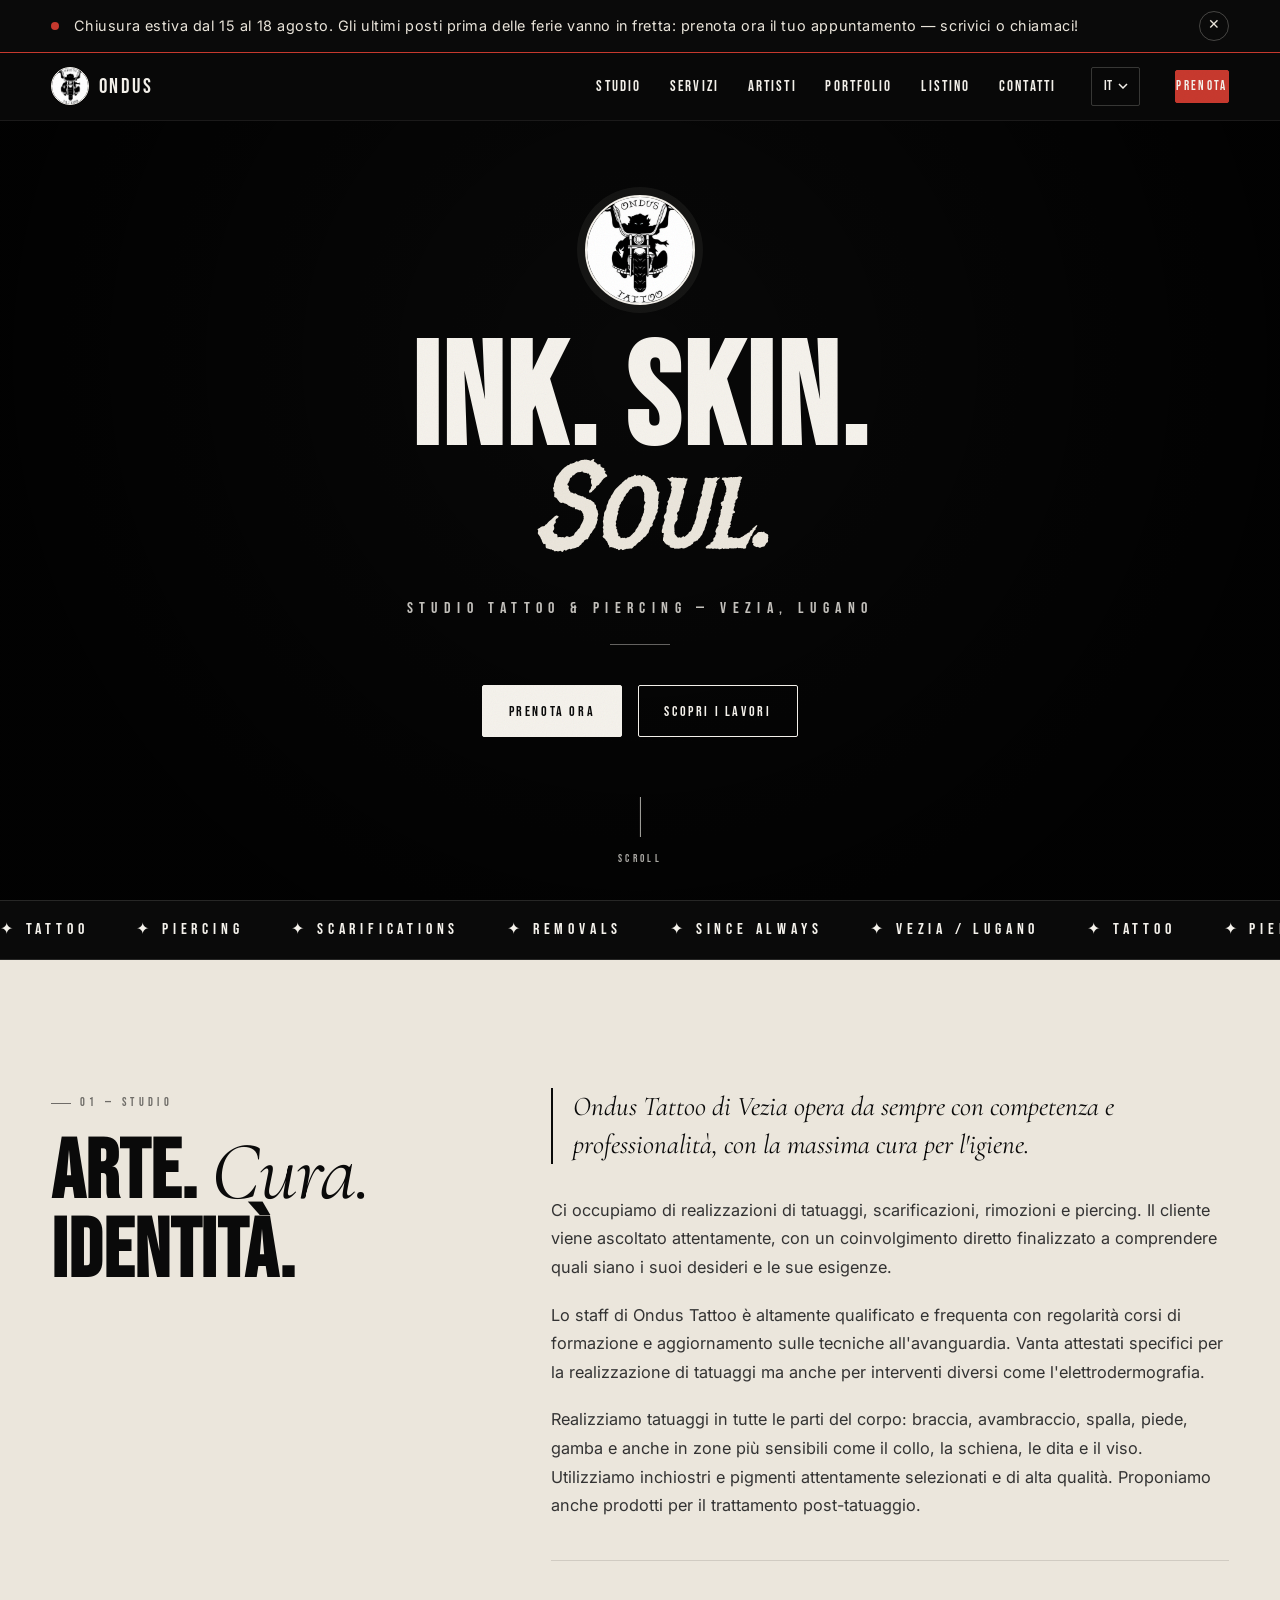
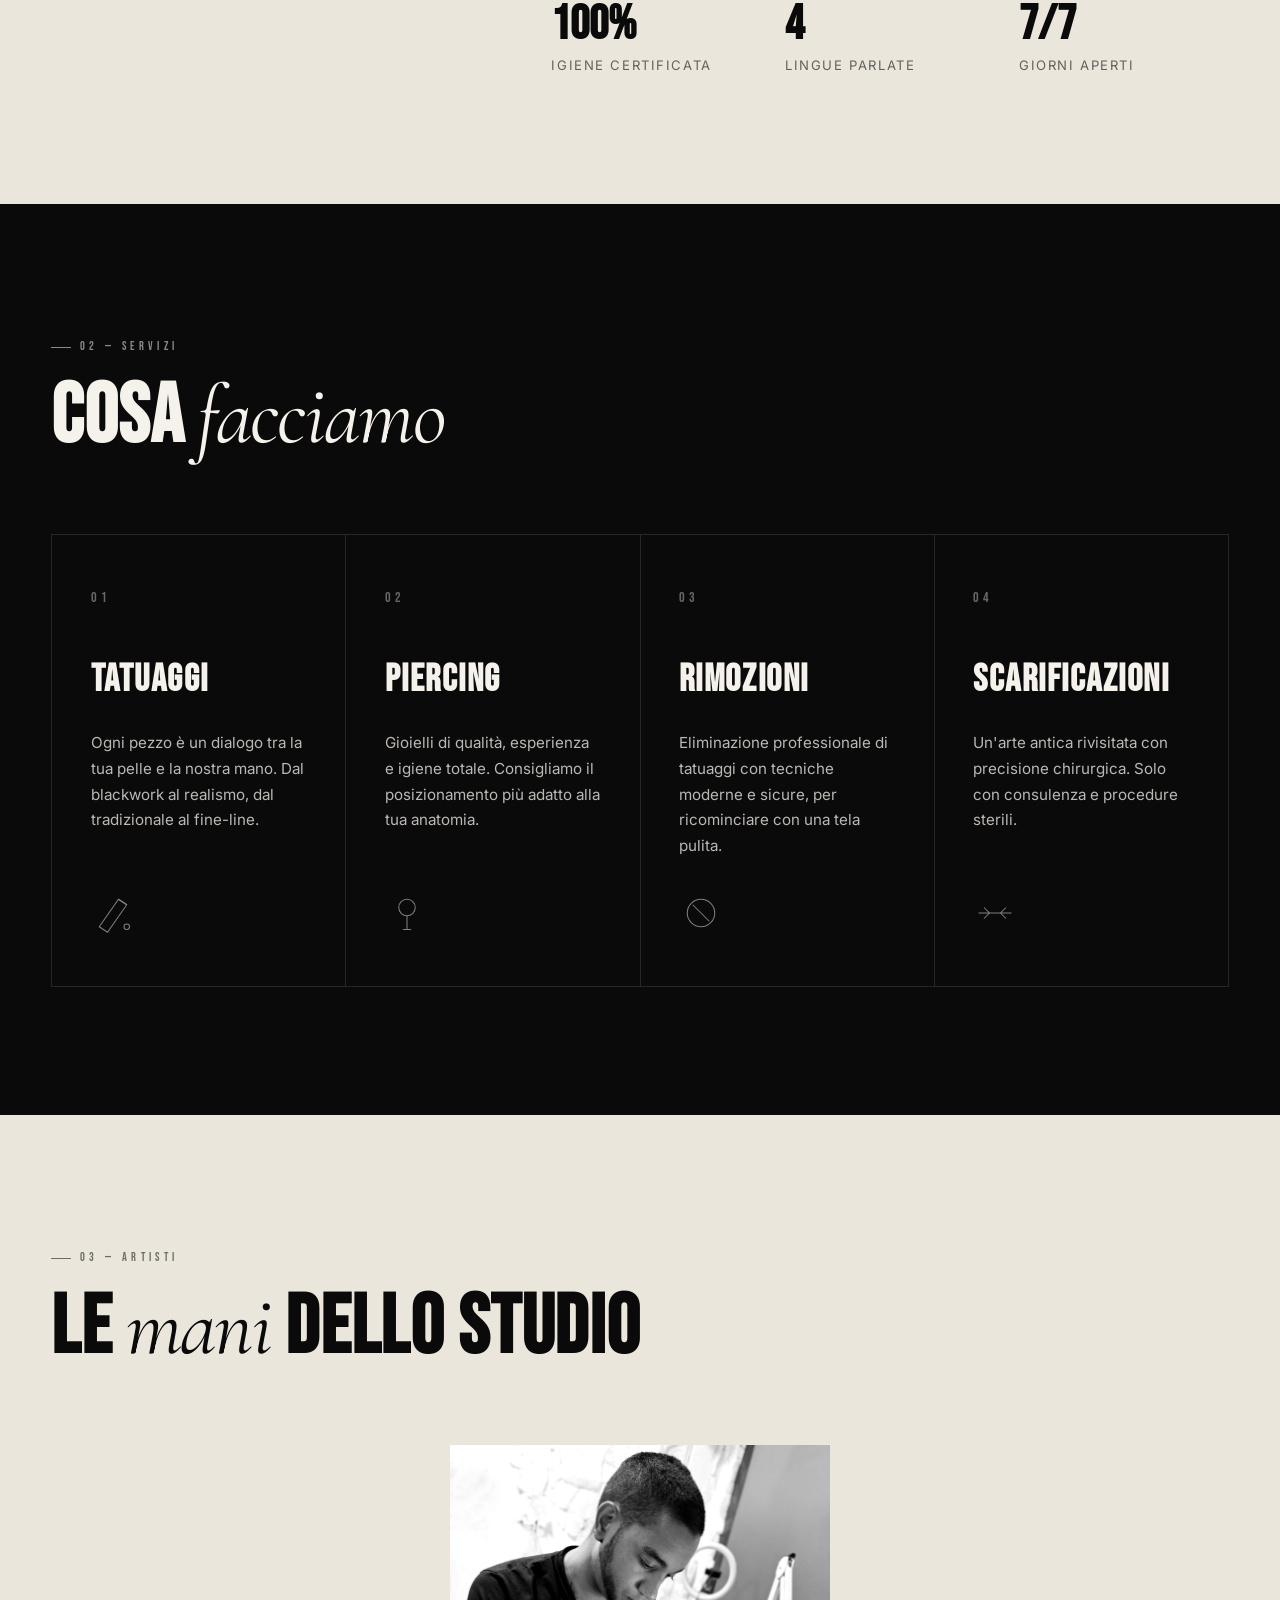
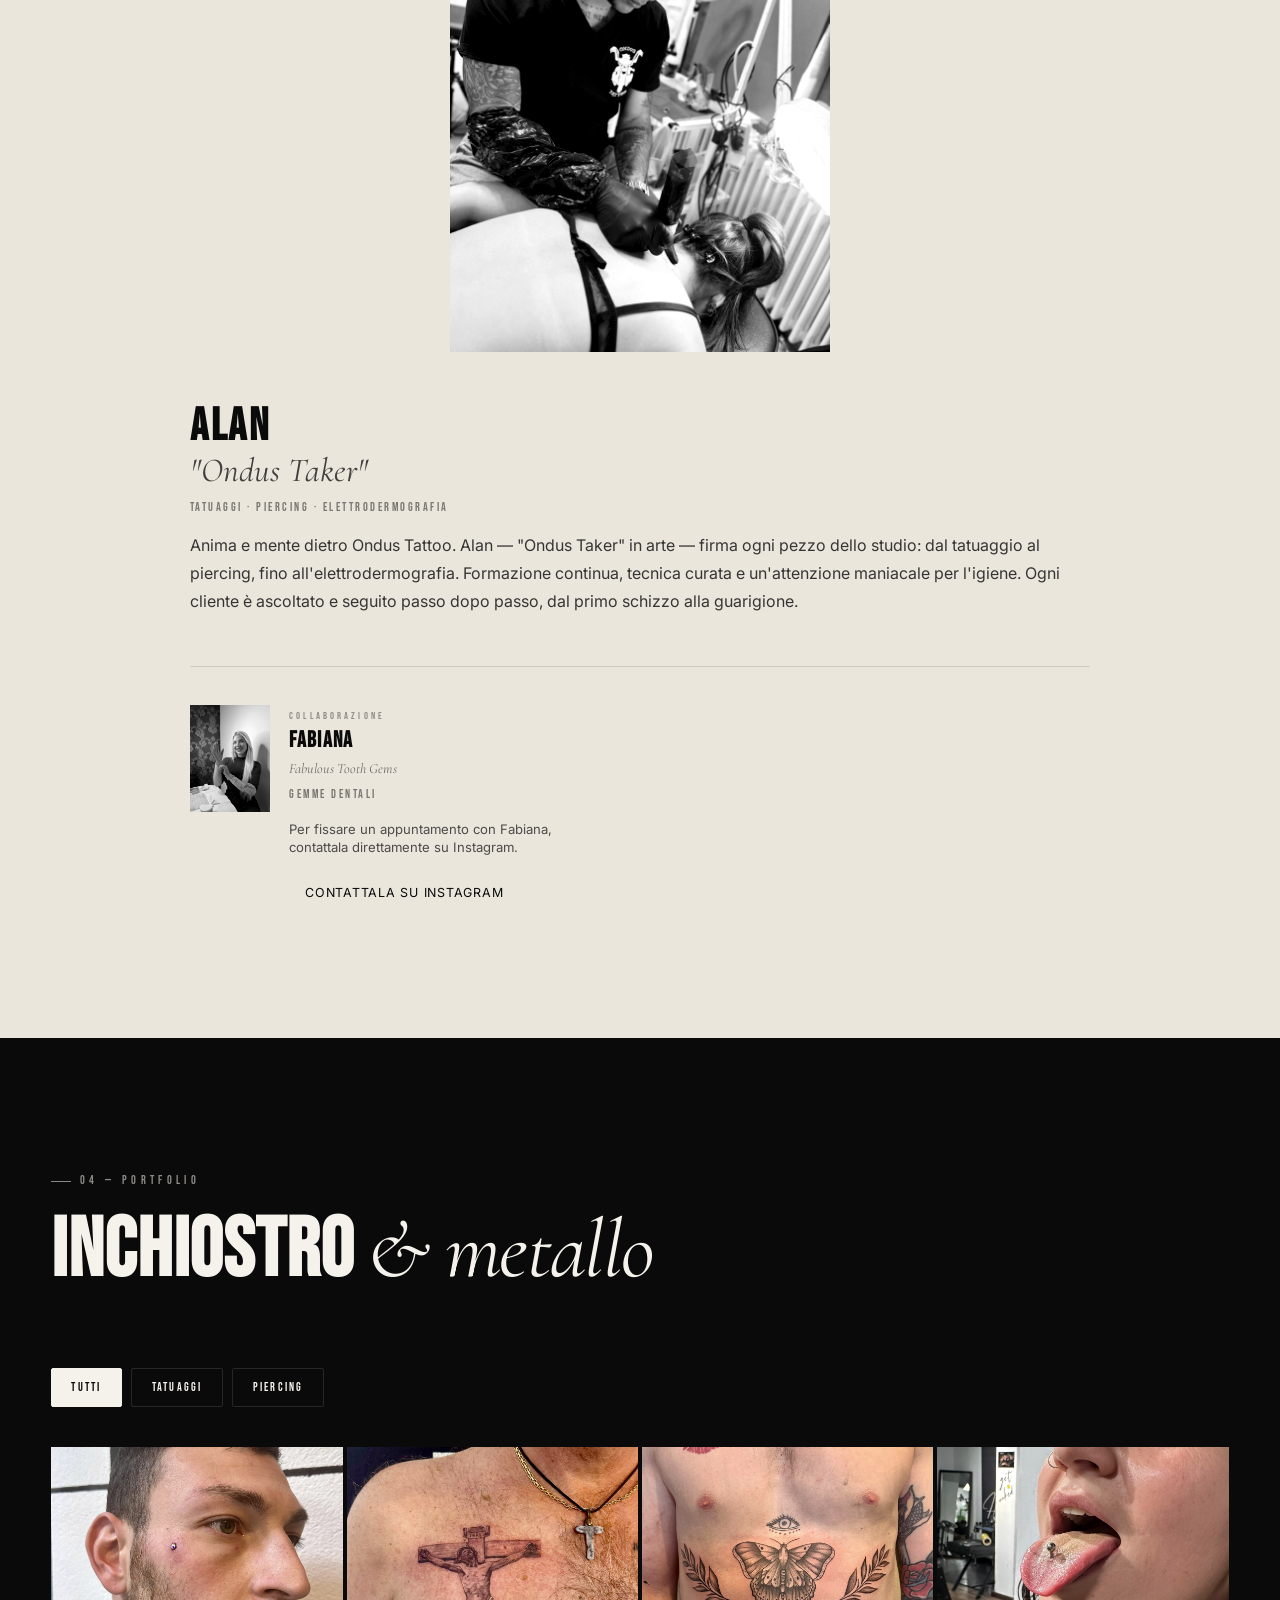
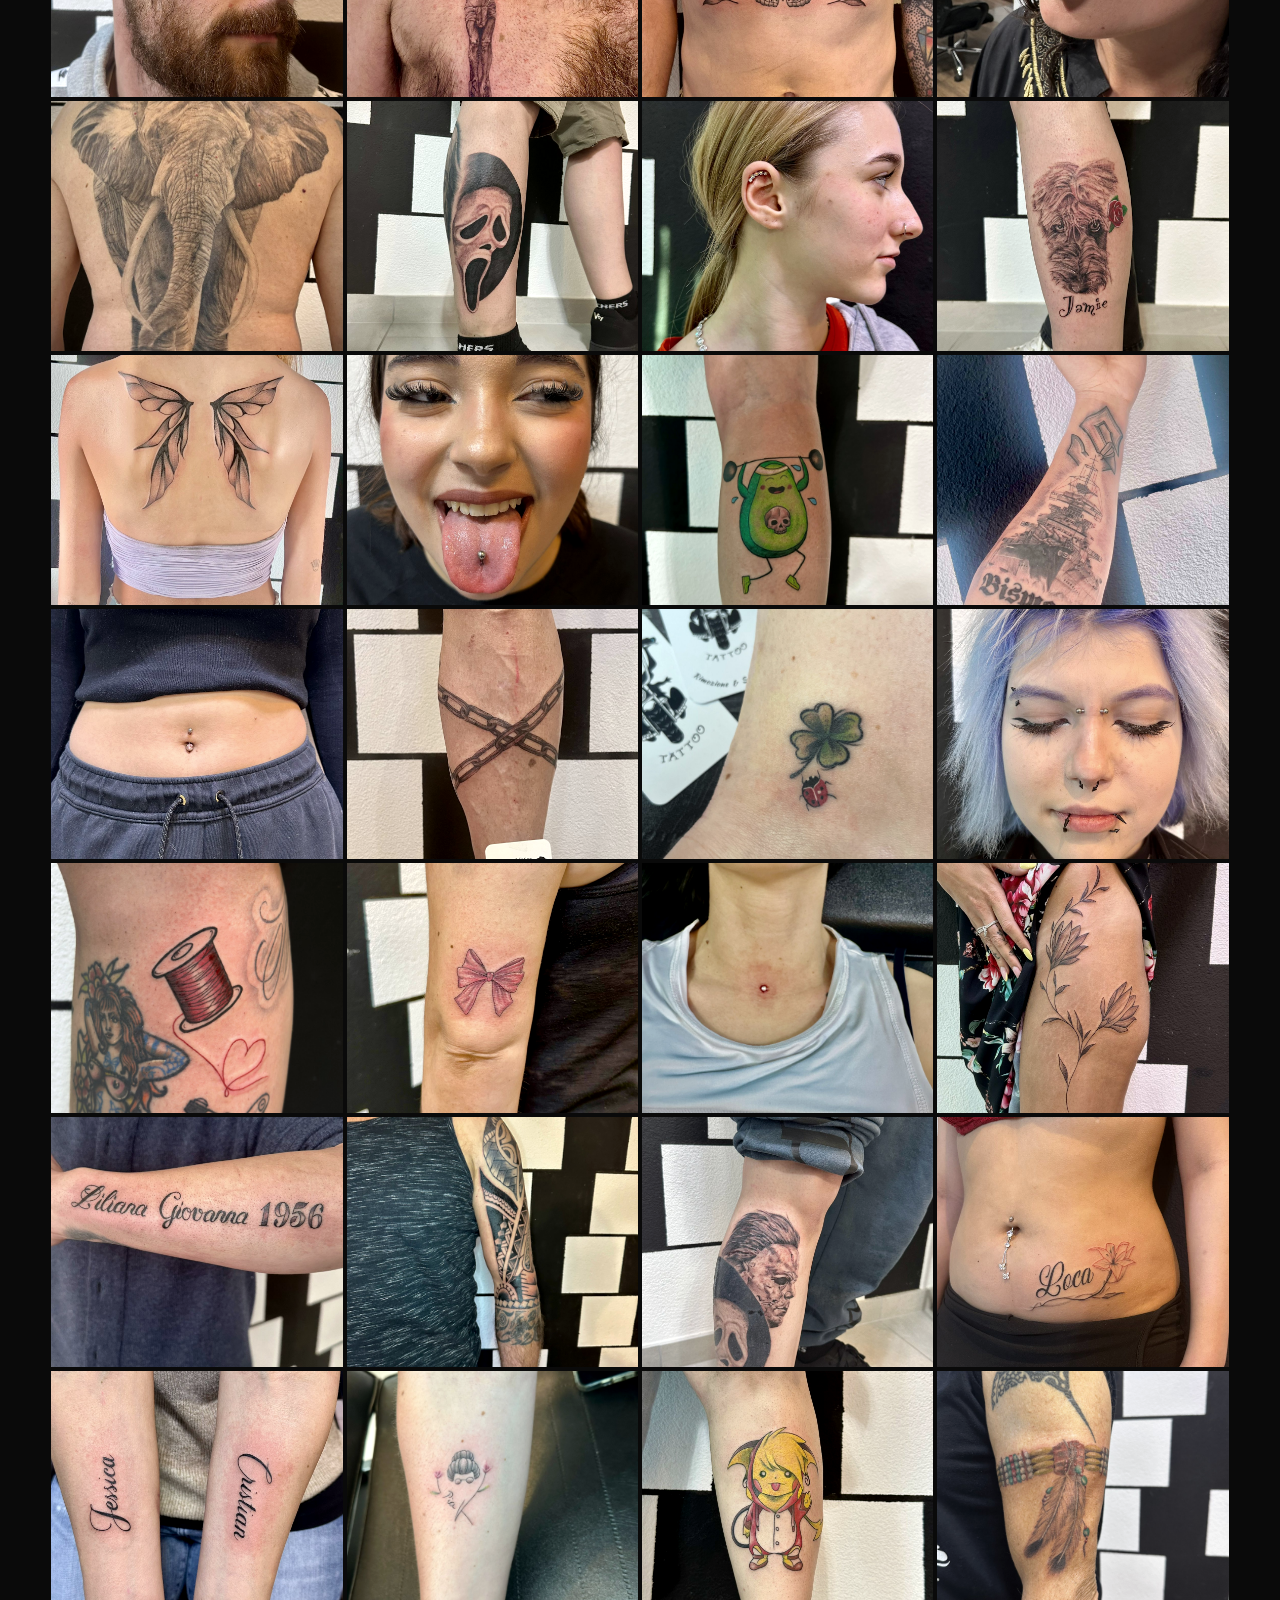
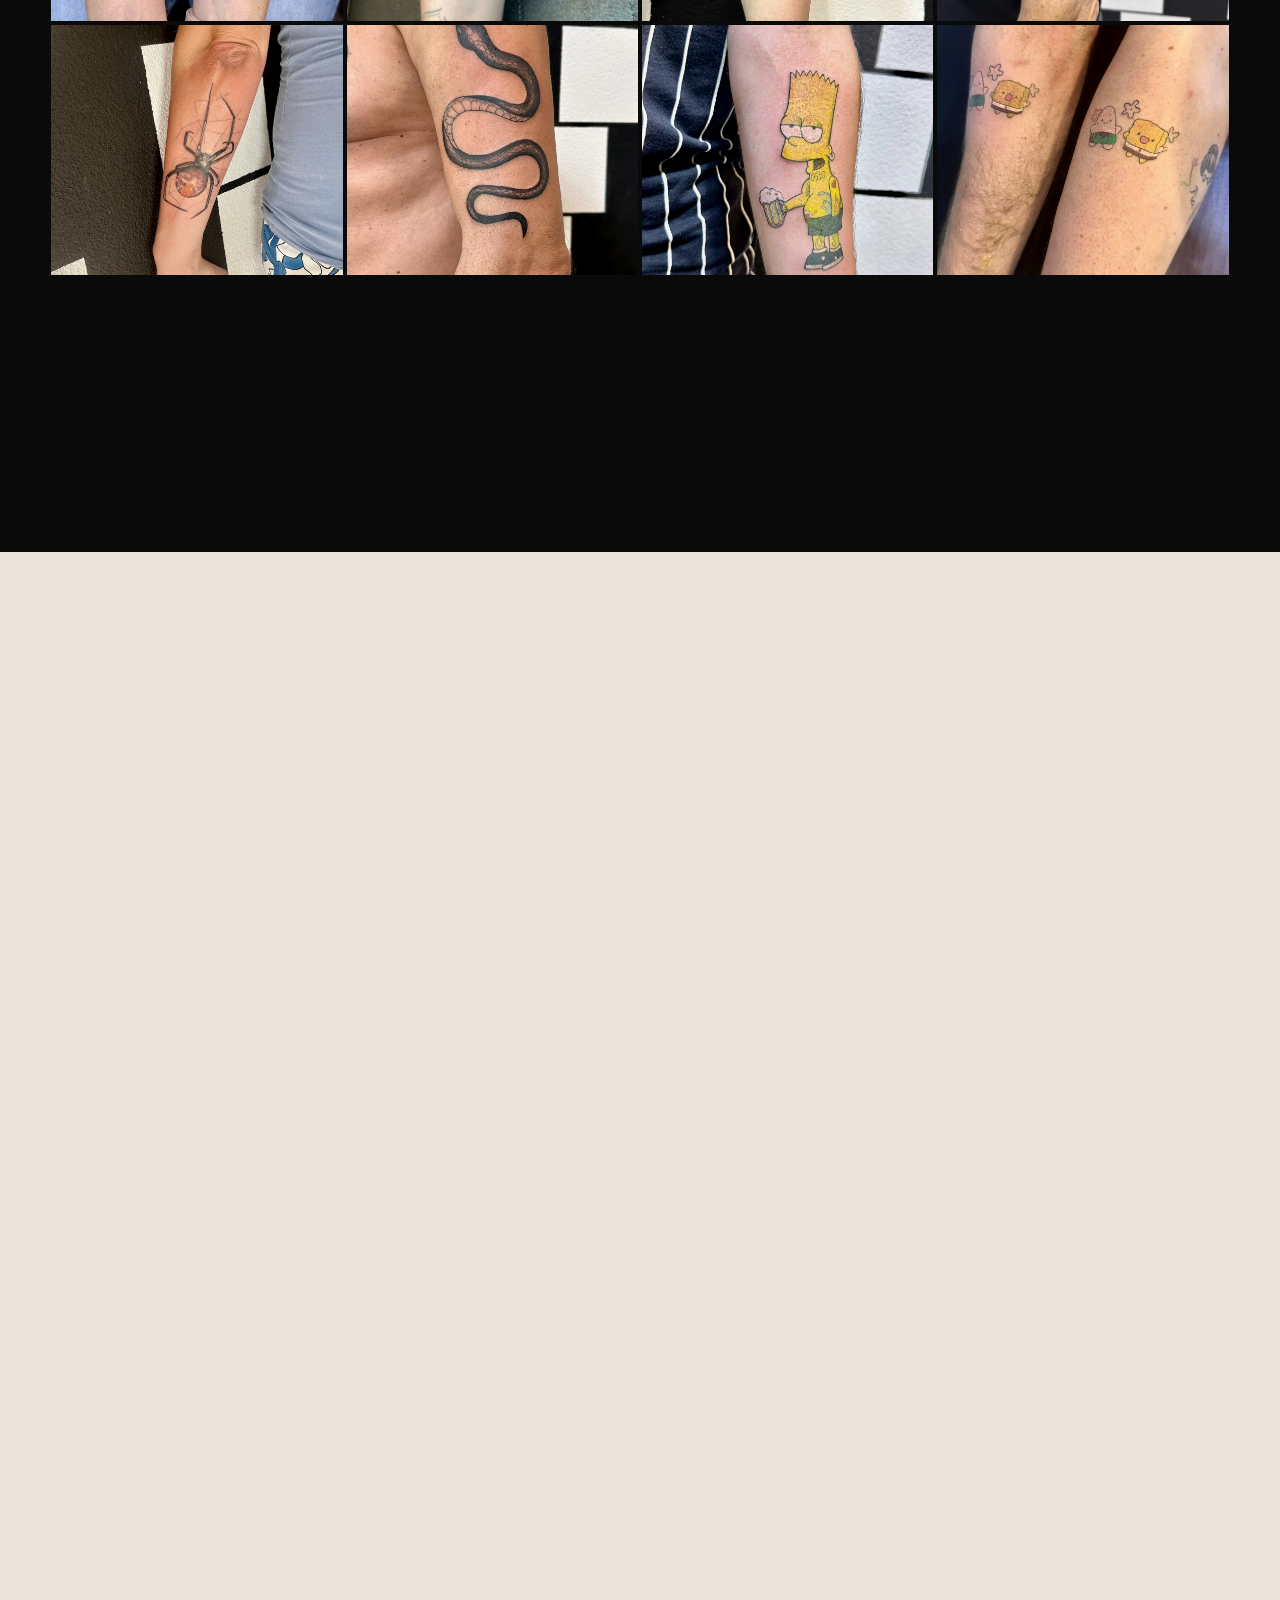
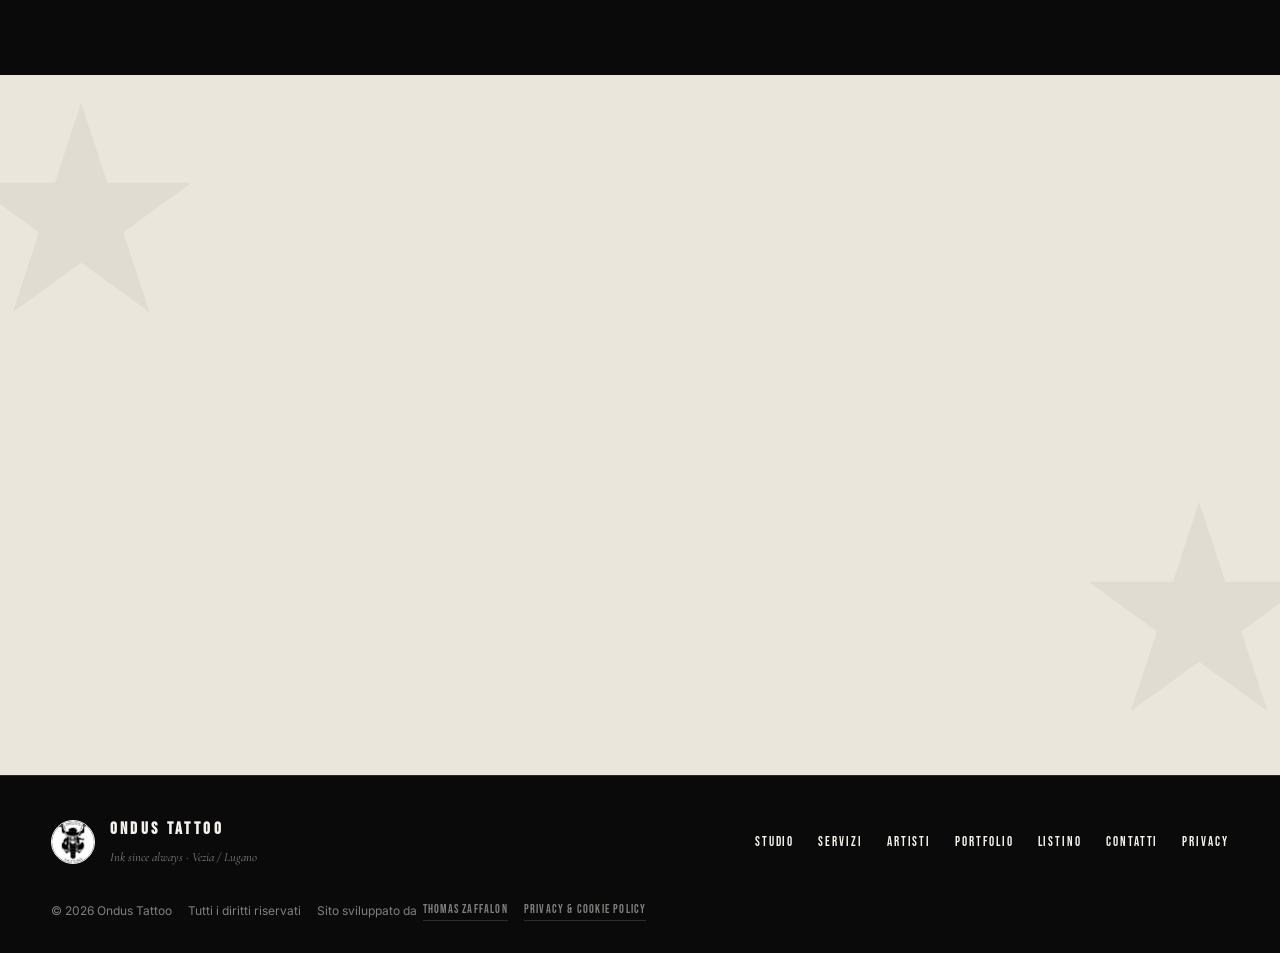
==== commit 305d3e8b: "Reorder services and remove email from contacts Put piercing second and scarifications last to match" ====
--- a/index.html
+++ b/index.html
@@ -213,9 +213,9 @@
 
         <article class="service reveal">
           <div class="service__num">02</div>
-          <h3 data-i18n="services.s2.title">Scarificazioni</h3>
-          <p data-i18n="services.s2.desc">Un'arte antica rivisitata con precisione chirurgica. Solo con consulenza e procedure sterili.</p>
-          <svg class="service__icon" viewBox="0 0 64 64" fill="none" stroke="currentColor" stroke-width="1.5"><path d="M8 32h48M16 24l8 8-8 8M48 24l-8 8 8 8"/></svg>
+          <h3 data-i18n="services.s4.title">Piercing</h3>
+          <p data-i18n="services.s4.desc">Gioielli di qualità, esperienza e igiene totale. Consigliamo il posizionamento più adatto alla tua anatomia.</p>
+          <svg class="service__icon" viewBox="0 0 64 64" fill="none" stroke="currentColor" stroke-width="1.5"><circle cx="32" cy="24" r="12"/><path d="M32 36v20M26 56h12"/></svg>
         </article>
 
         <article class="service reveal">
@@ -227,9 +227,9 @@
 
         <article class="service reveal">
           <div class="service__num">04</div>
-          <h3 data-i18n="services.s4.title">Piercing</h3>
-          <p data-i18n="services.s4.desc">Gioielli di qualità, esperienza e igiene totale. Consigliamo il posizionamento più adatto alla tua anatomia.</p>
-          <svg class="service__icon" viewBox="0 0 64 64" fill="none" stroke="currentColor" stroke-width="1.5"><circle cx="32" cy="24" r="12"/><path d="M32 36v20M26 56h12"/></svg>
+          <h3 data-i18n="services.s2.title">Scarificazioni</h3>
+          <p data-i18n="services.s2.desc">Un'arte antica rivisitata con precisione chirurgica. Solo con consulenza e procedure sterili.</p>
+          <svg class="service__icon" viewBox="0 0 64 64" fill="none" stroke="currentColor" stroke-width="1.5"><path d="M8 32h48M16 24l8 8-8 8M48 24l-8 8 8 8"/></svg>
         </article>
       </div>
     </div>
@@ -438,8 +438,7 @@
           <div class="contact__block">
             <h4 data-i18n="contact.callTitle">Scrivici · Chiama</h4>
             <p>
-              <a href="tel:+41792118794">+41 79 211 87 94</a><br/>
-              <a href="mailto:ondus.tattoo@outlook.com">ondus.tattoo@outlook.com</a>
+              <a href="tel:+41792118794">+41 79 211 87 94</a>
             </p>
           </div>
           <div class="contact__block">
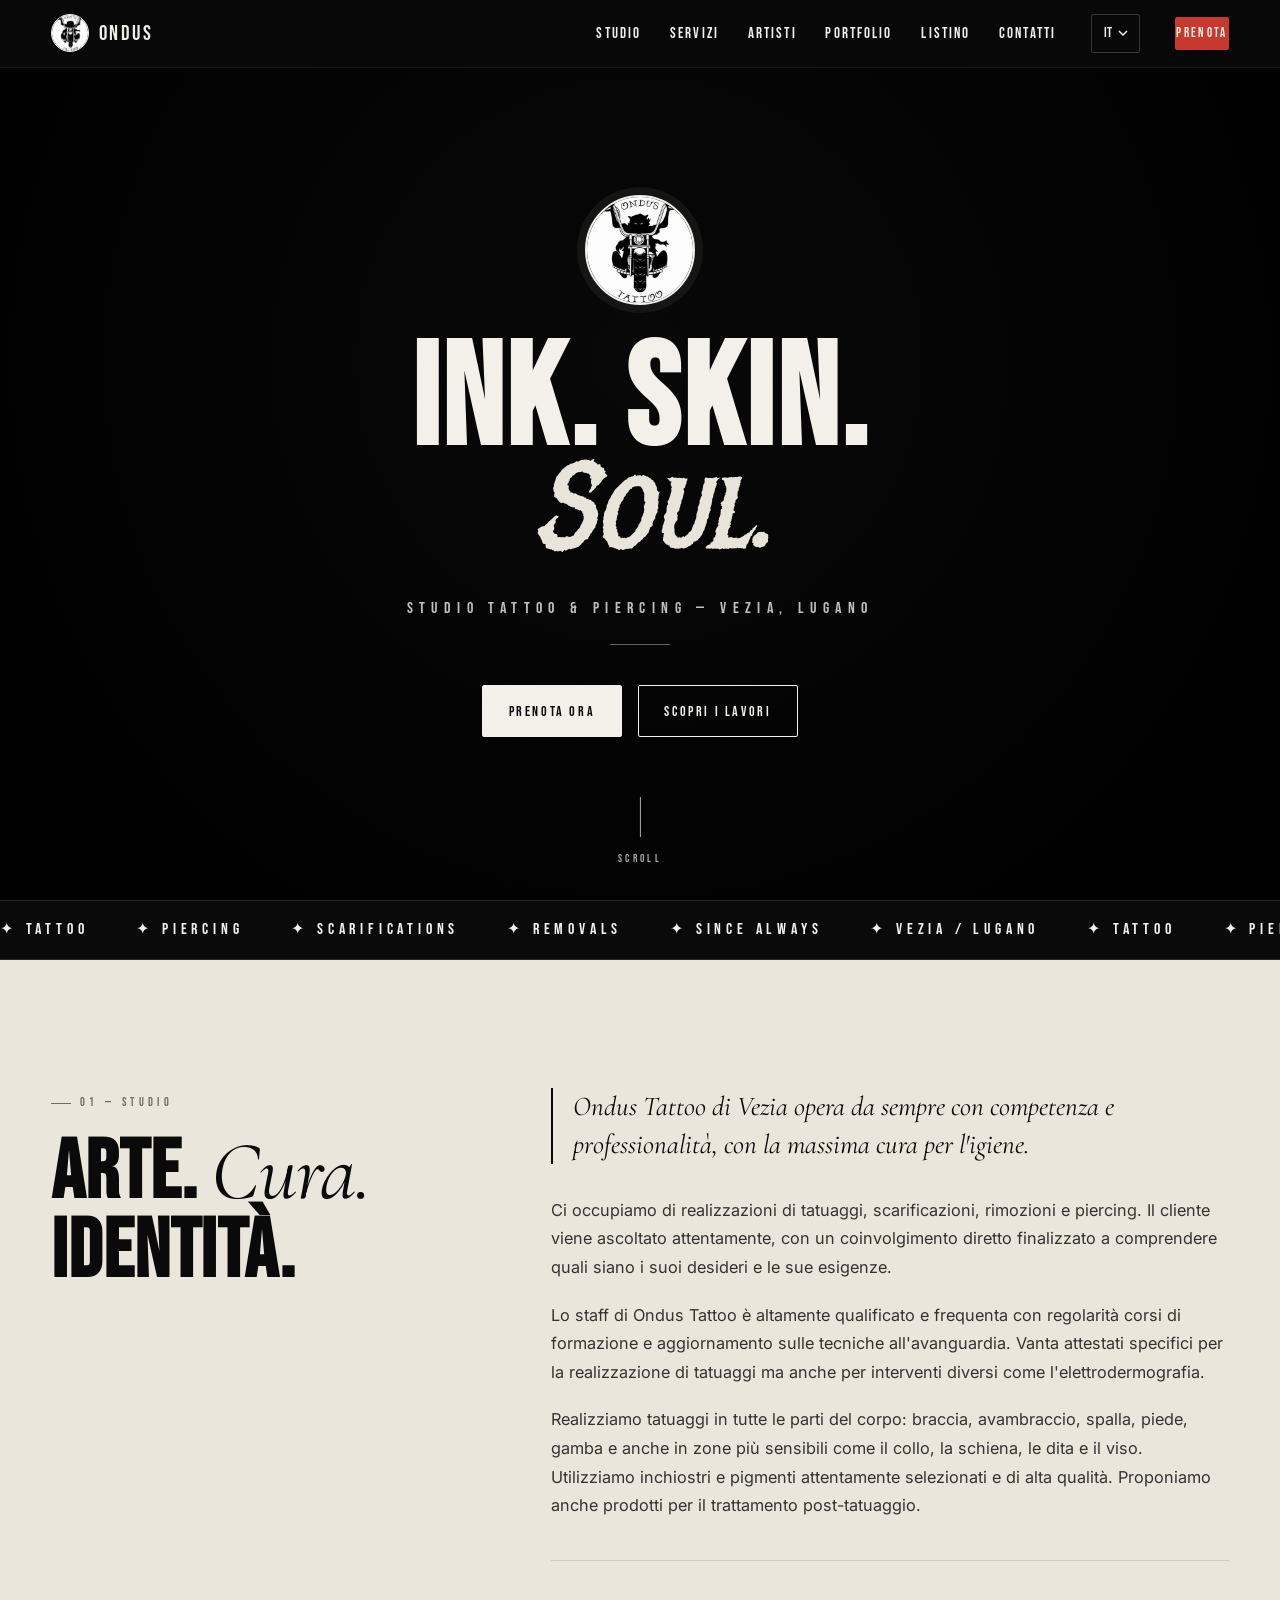
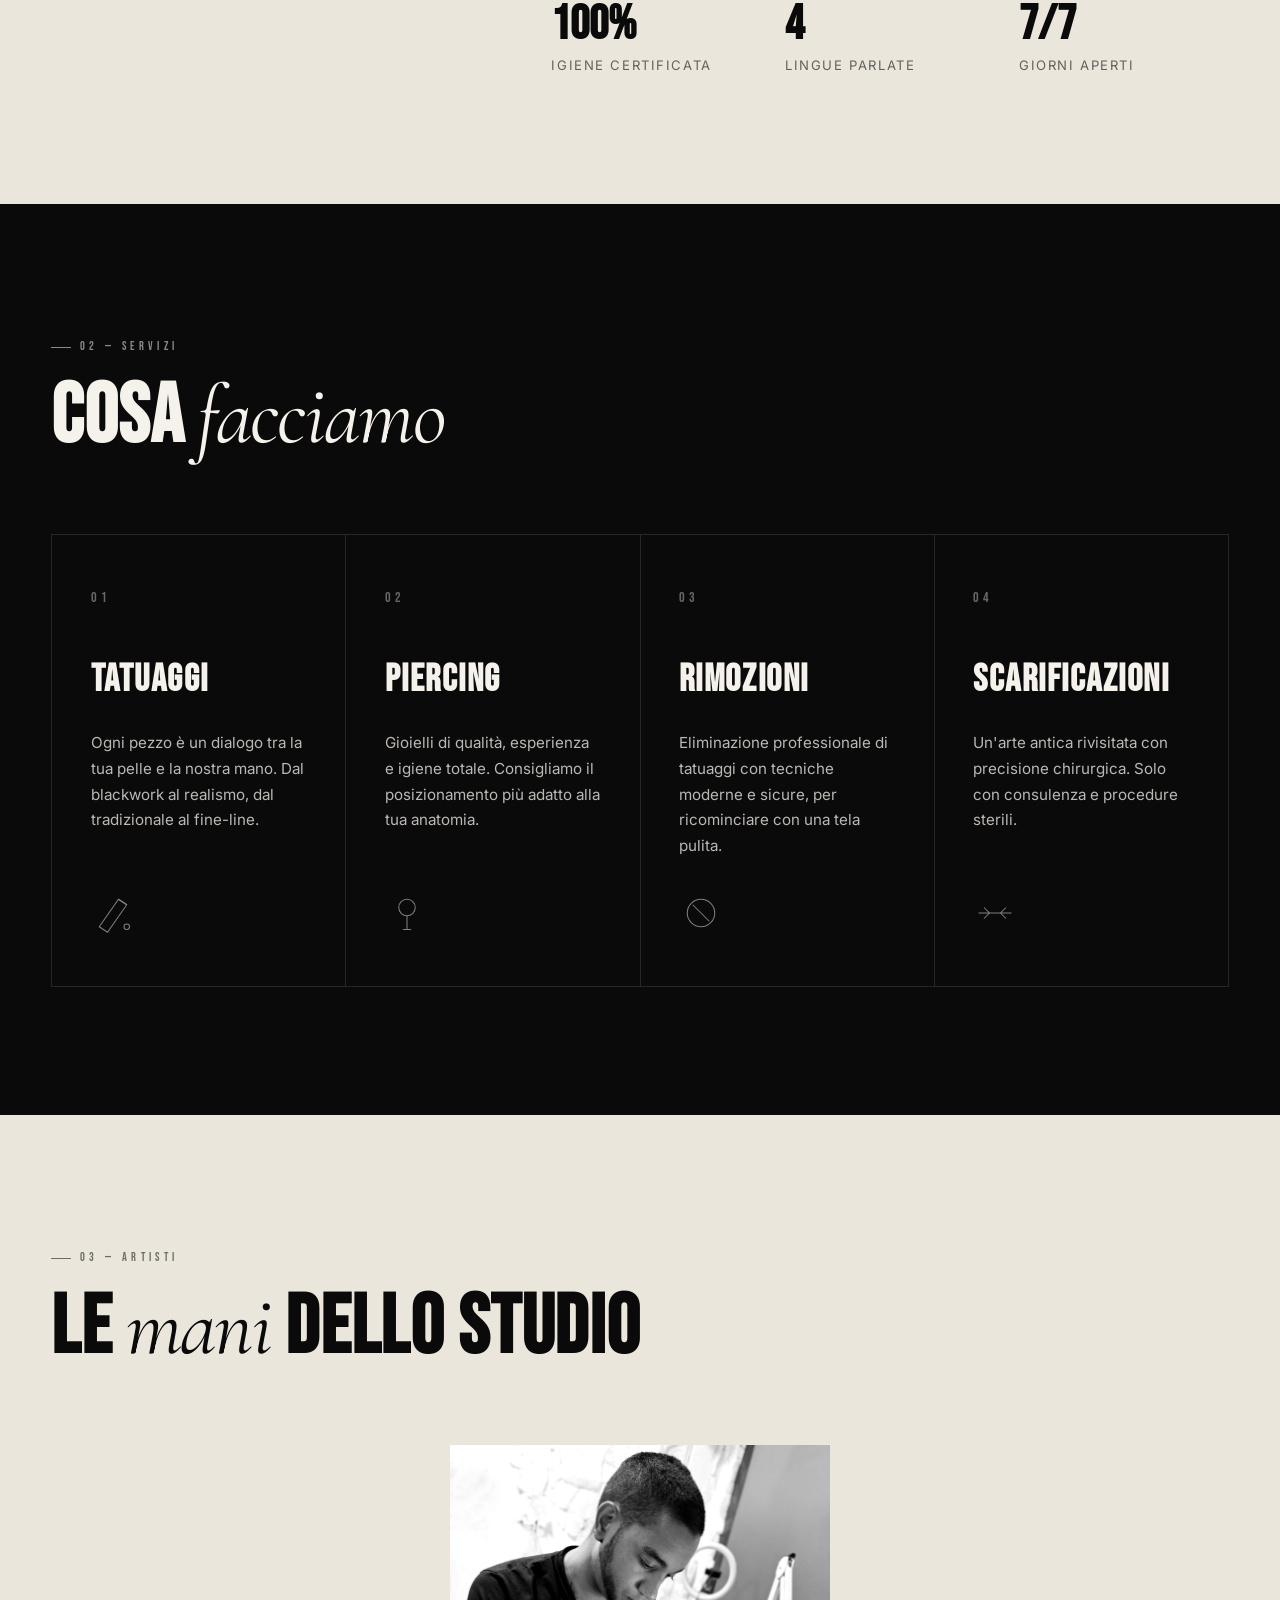
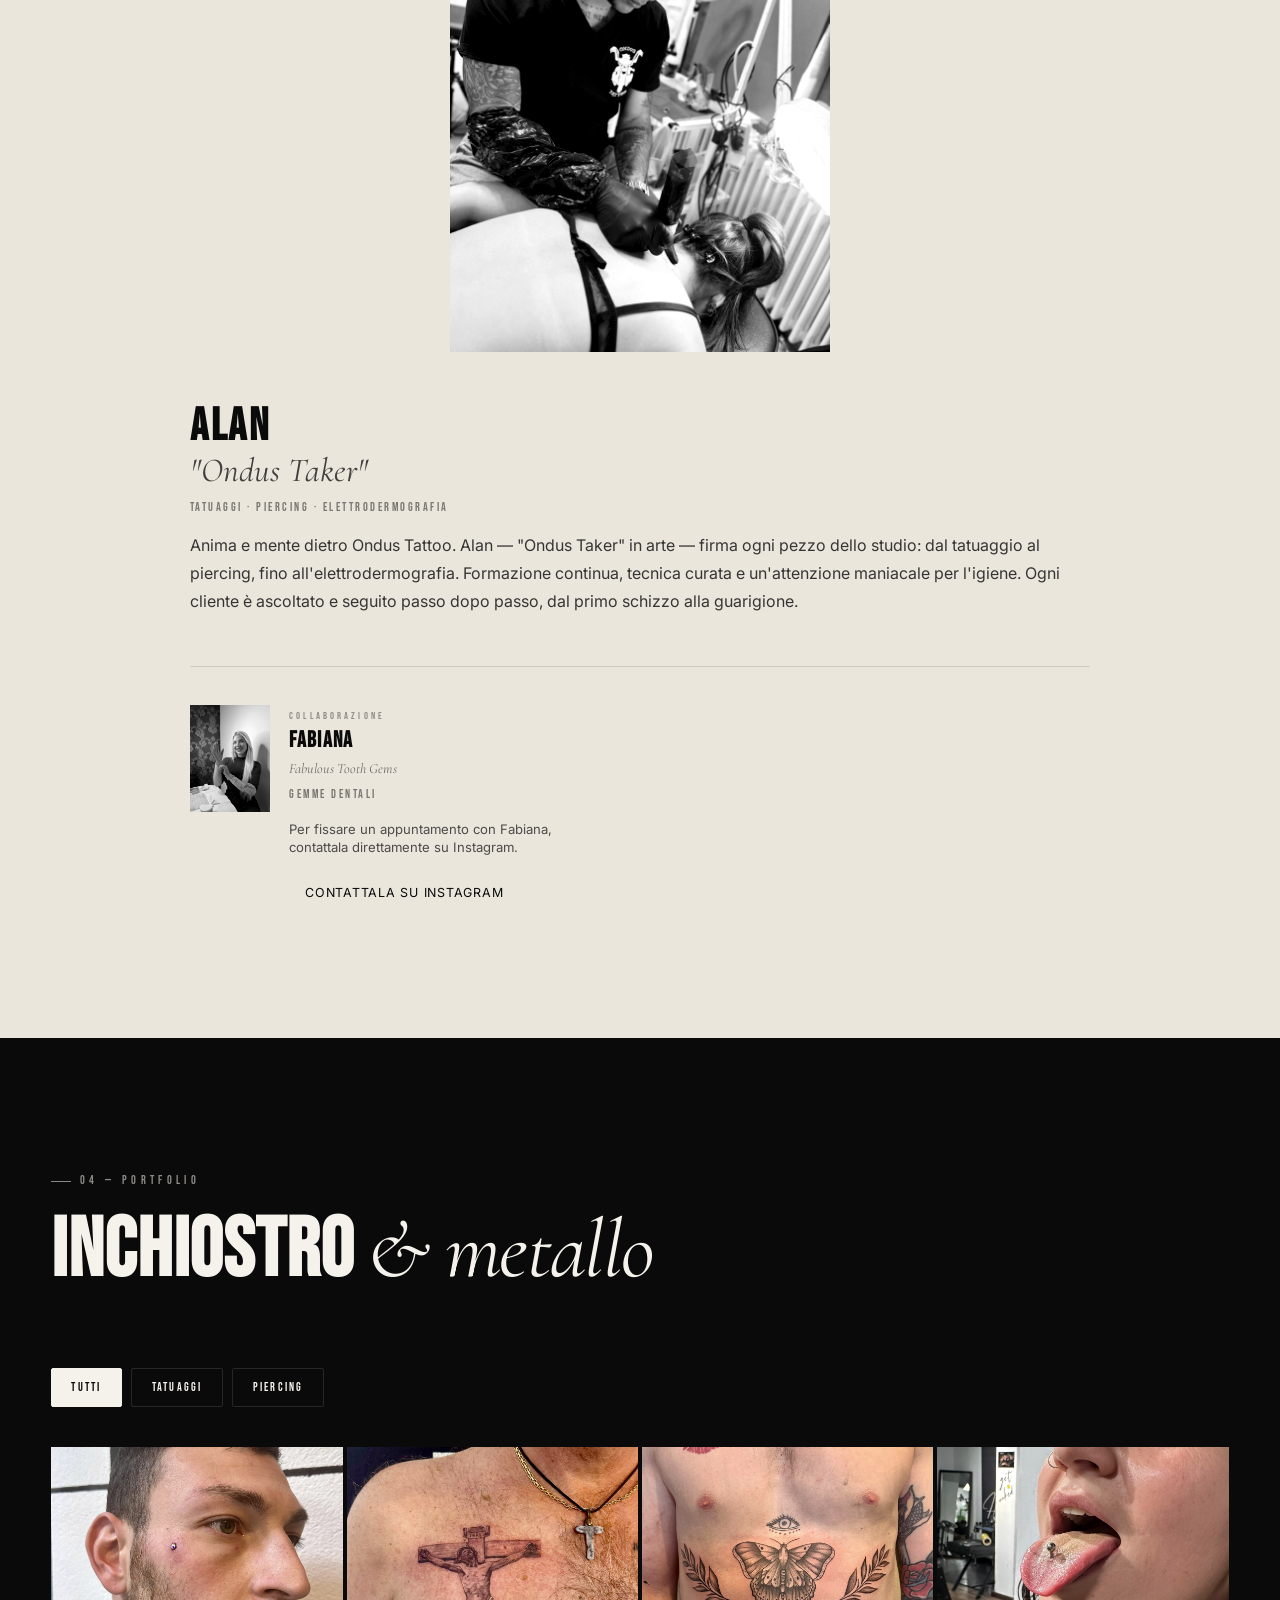
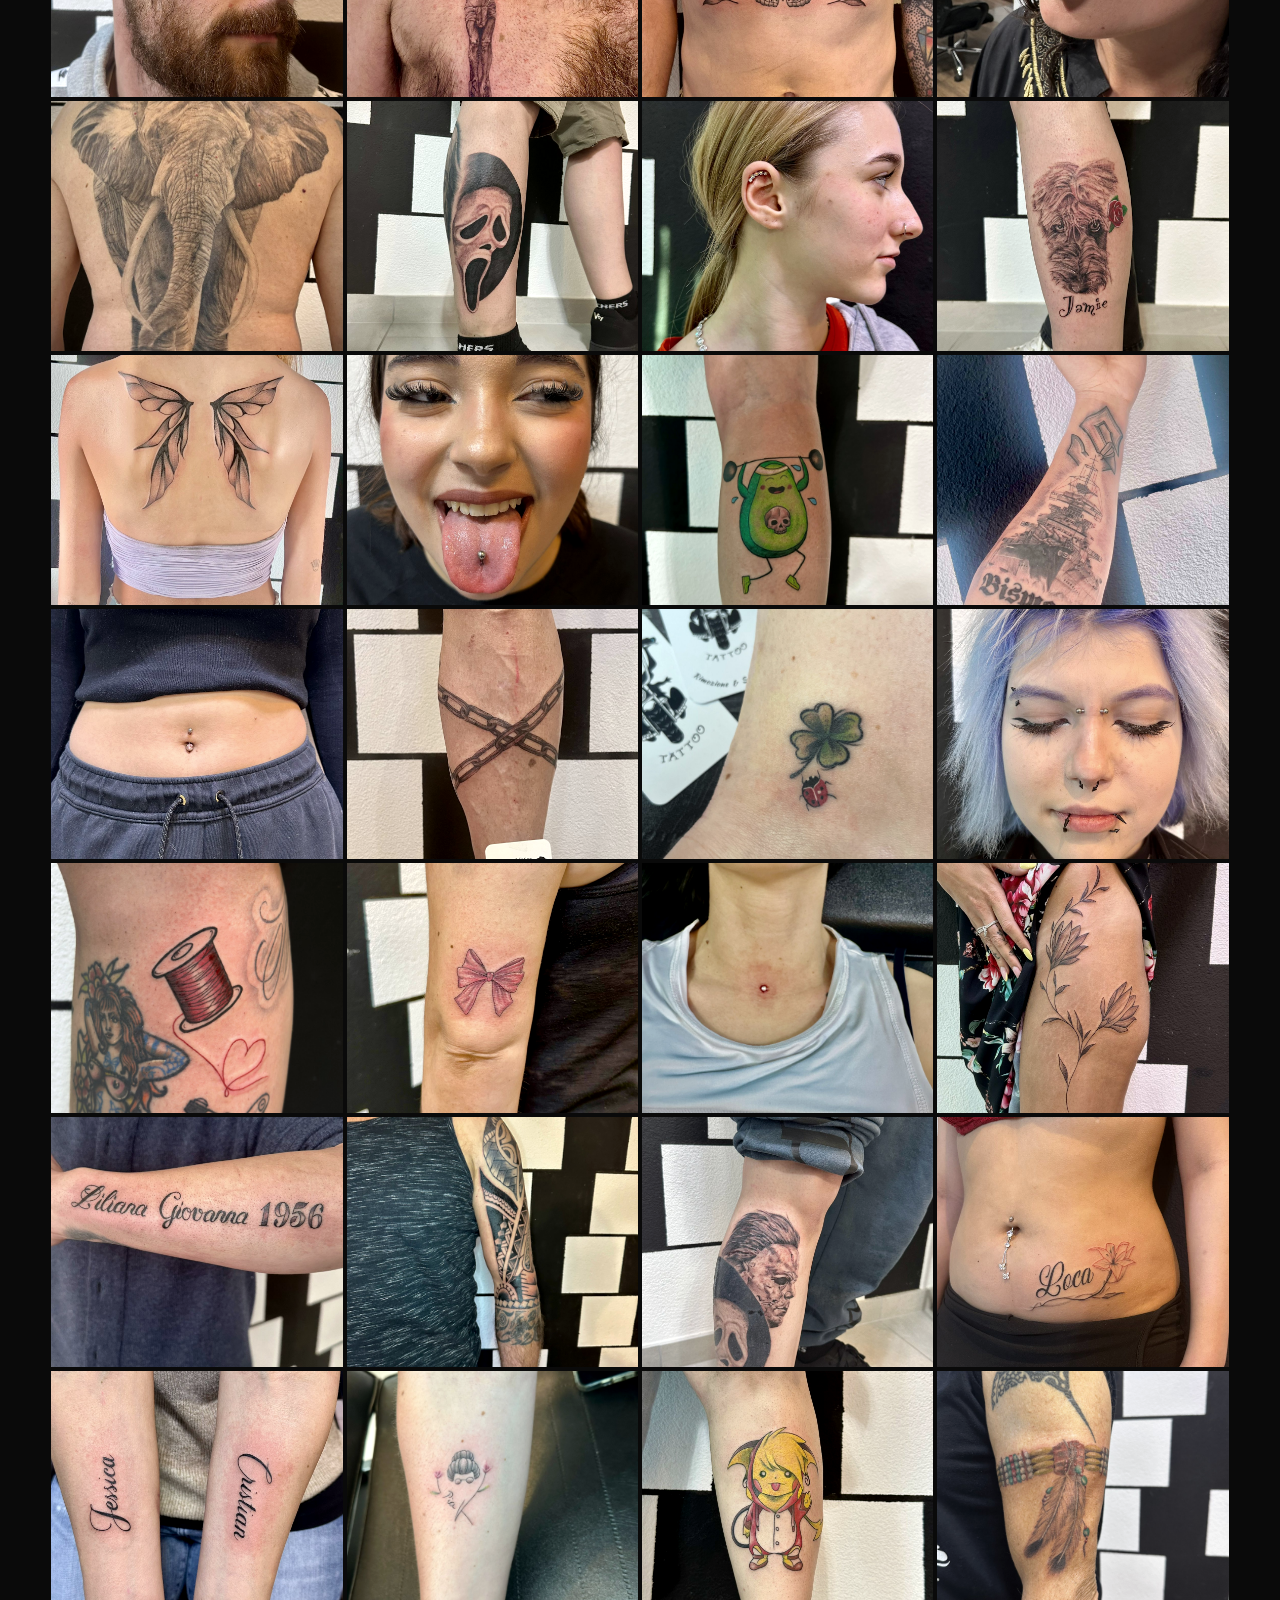
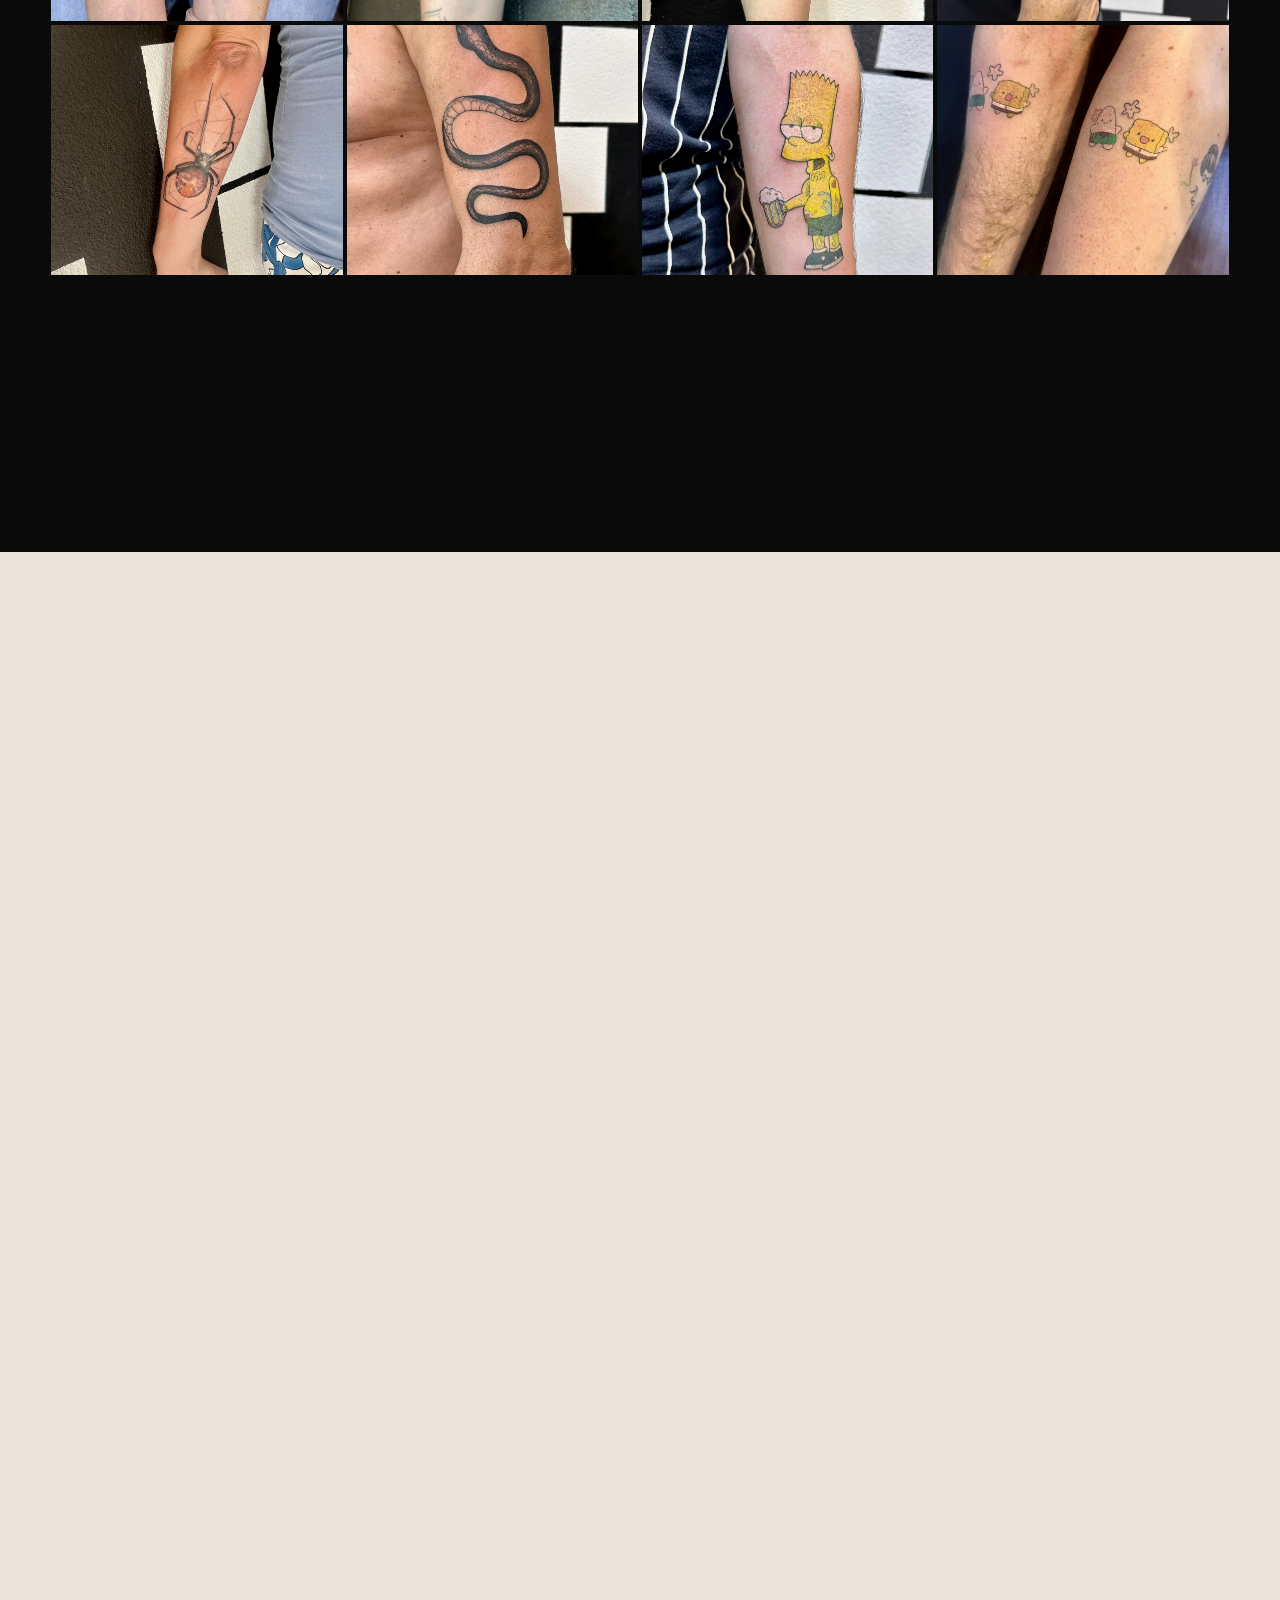
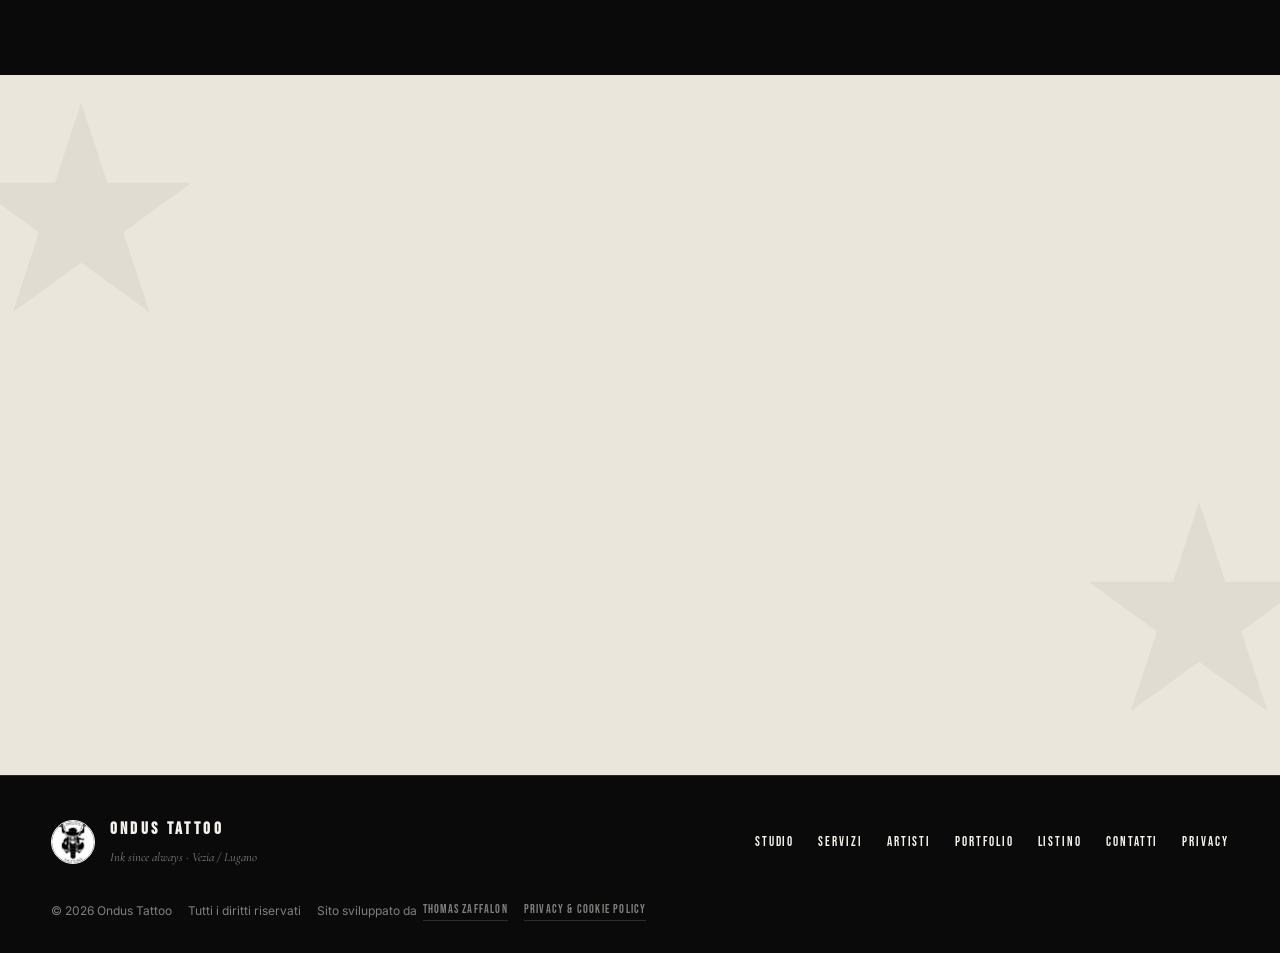
==== commit bbfbdf86: "Disable vacation banner after summer closure The August 15-18 closure has passed, so hide the banner" ====
--- a/index.html
+++ b/index.html
@@ -64,19 +64,20 @@
 
   <!--
     ============================================
-    AVVISO FERIE / CHIUSURA STUDIO  [ATTIVO]
-    Per DISATTIVARE: avvolgi il blocco <aside ...></aside>
-    qui sotto fra i marker "BANNER:OPEN" e "BANNER:CLOSE"
-    dentro un commento HTML, come segue:
-
-      <!-- BANNER:OPEN
+    AVVISO FERIE / CHIUSURA STUDIO  [DISATTIVATO]
+    Per ATTIVARE: togli il commento HTML che avvolge il blocco
+    <aside ...></aside> qui sotto, ossia trasforma il marker
+    "BANNER:OPEN" in un commento chiuso e "BANNER:CLOSE" in un
+    commento aperto:
+
+      <!- - BANNER:OPEN - ->
       <aside class="alert-banner" ...>...</aside>
-      BANNER:CLOSE - - >    (rimuovi gli spazi tra - - >)
+      <!- - BANNER:CLOSE - ->    (rimuovi gli spazi tra - -)
 
     Le traduzioni IT/EN/DE/FR sono gia' pronte.
     ============================================
   -->
-  <!-- BANNER:OPEN -->
+  <!-- BANNER:OPEN
   <aside class="alert-banner" id="alertBanner" role="status" aria-live="polite">
     <div class="alert-banner__inner">
       <span class="alert-banner__dot" aria-hidden="true"></span>
@@ -86,7 +87,7 @@
       <button class="alert-banner__close" id="alertBannerClose" aria-label="Chiudi">✕</button>
     </div>
   </aside>
-  <!-- BANNER:CLOSE -->
+  BANNER:CLOSE -->
 
   <!-- NAVIGATION -->
   <header class="nav" id="nav">
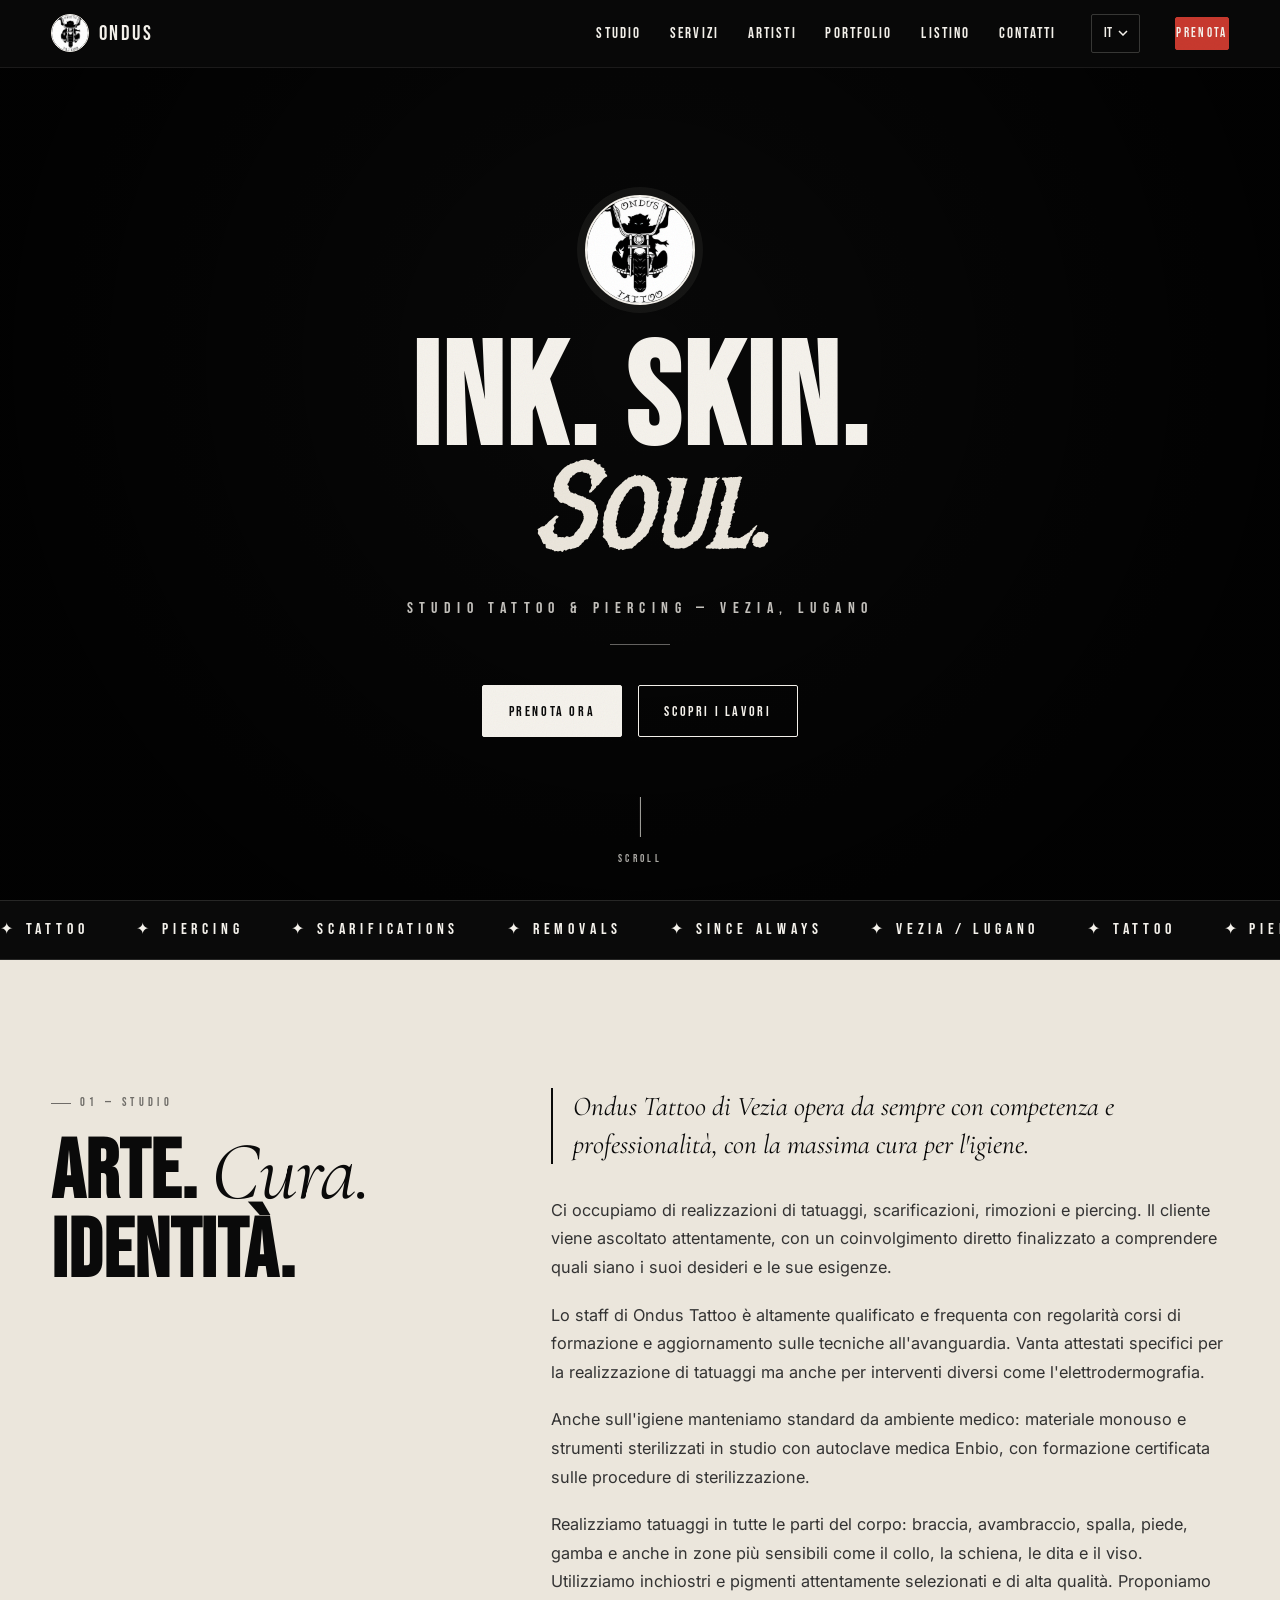
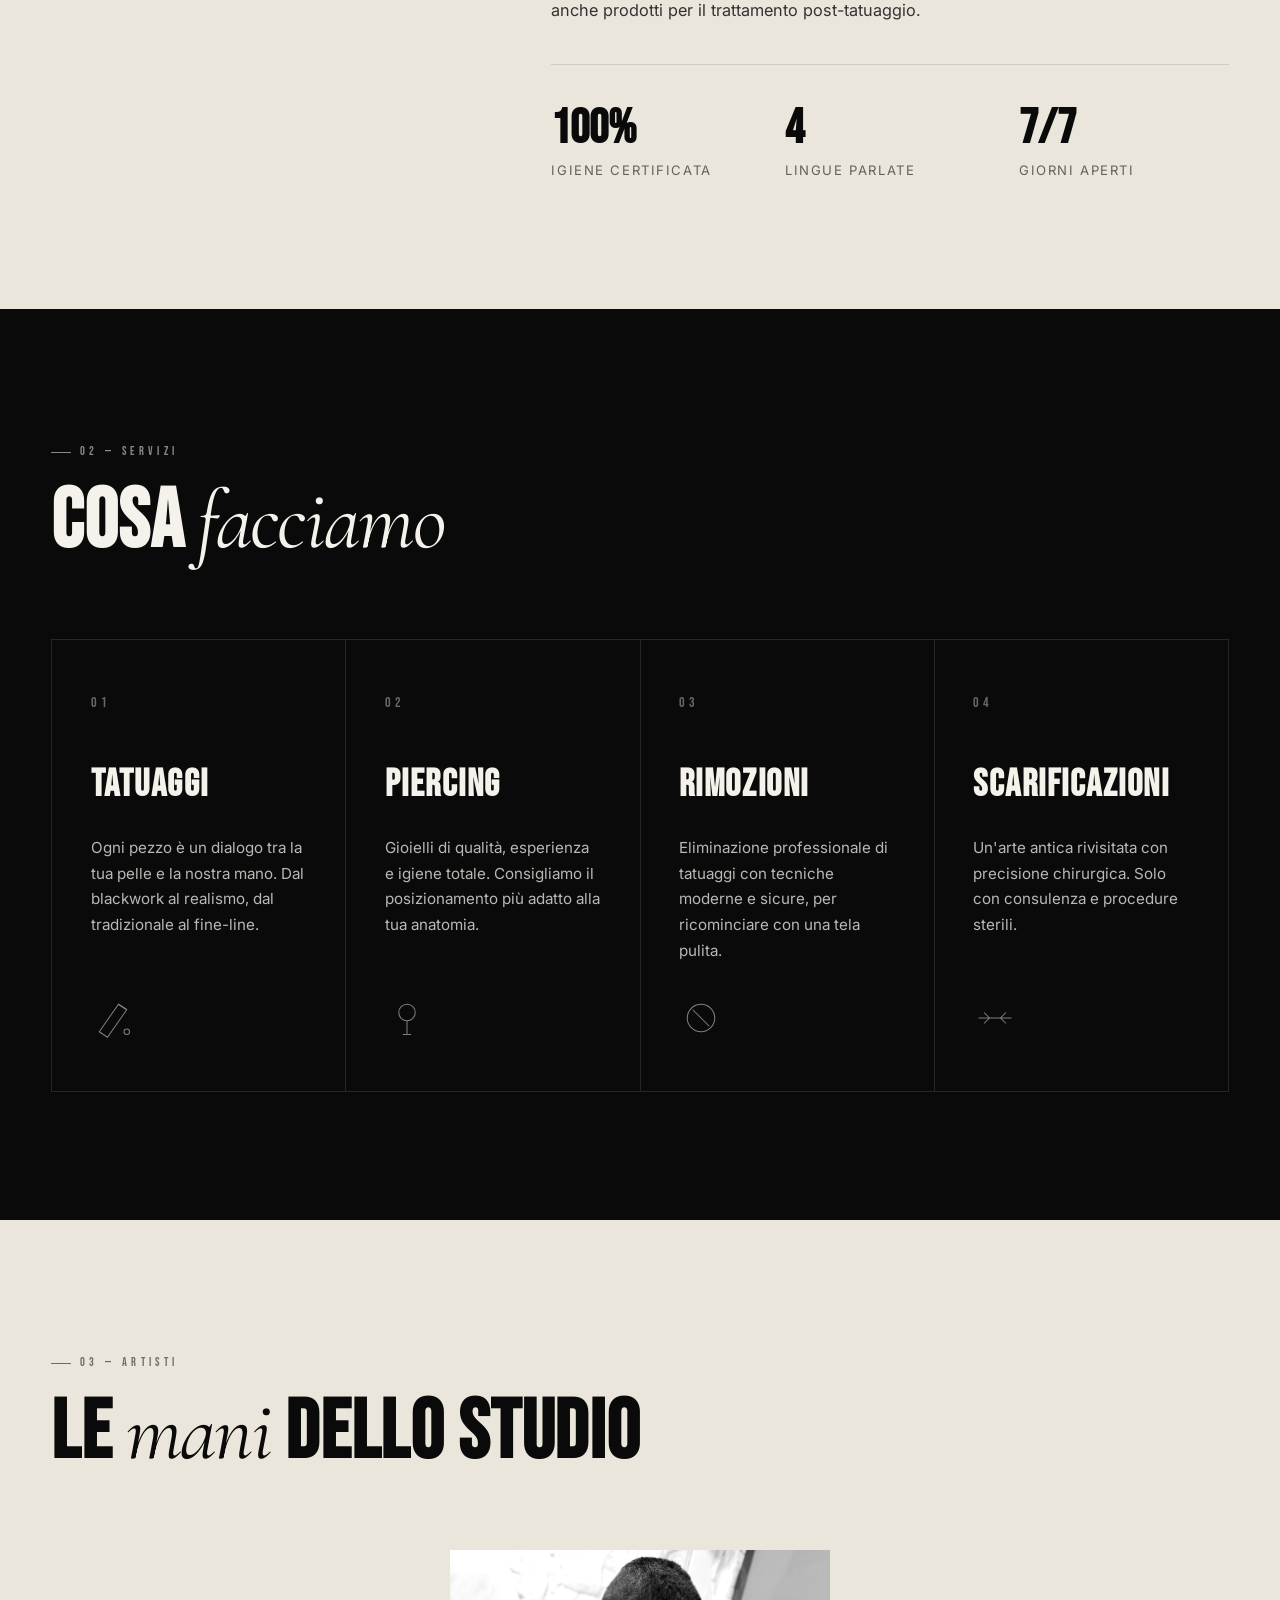
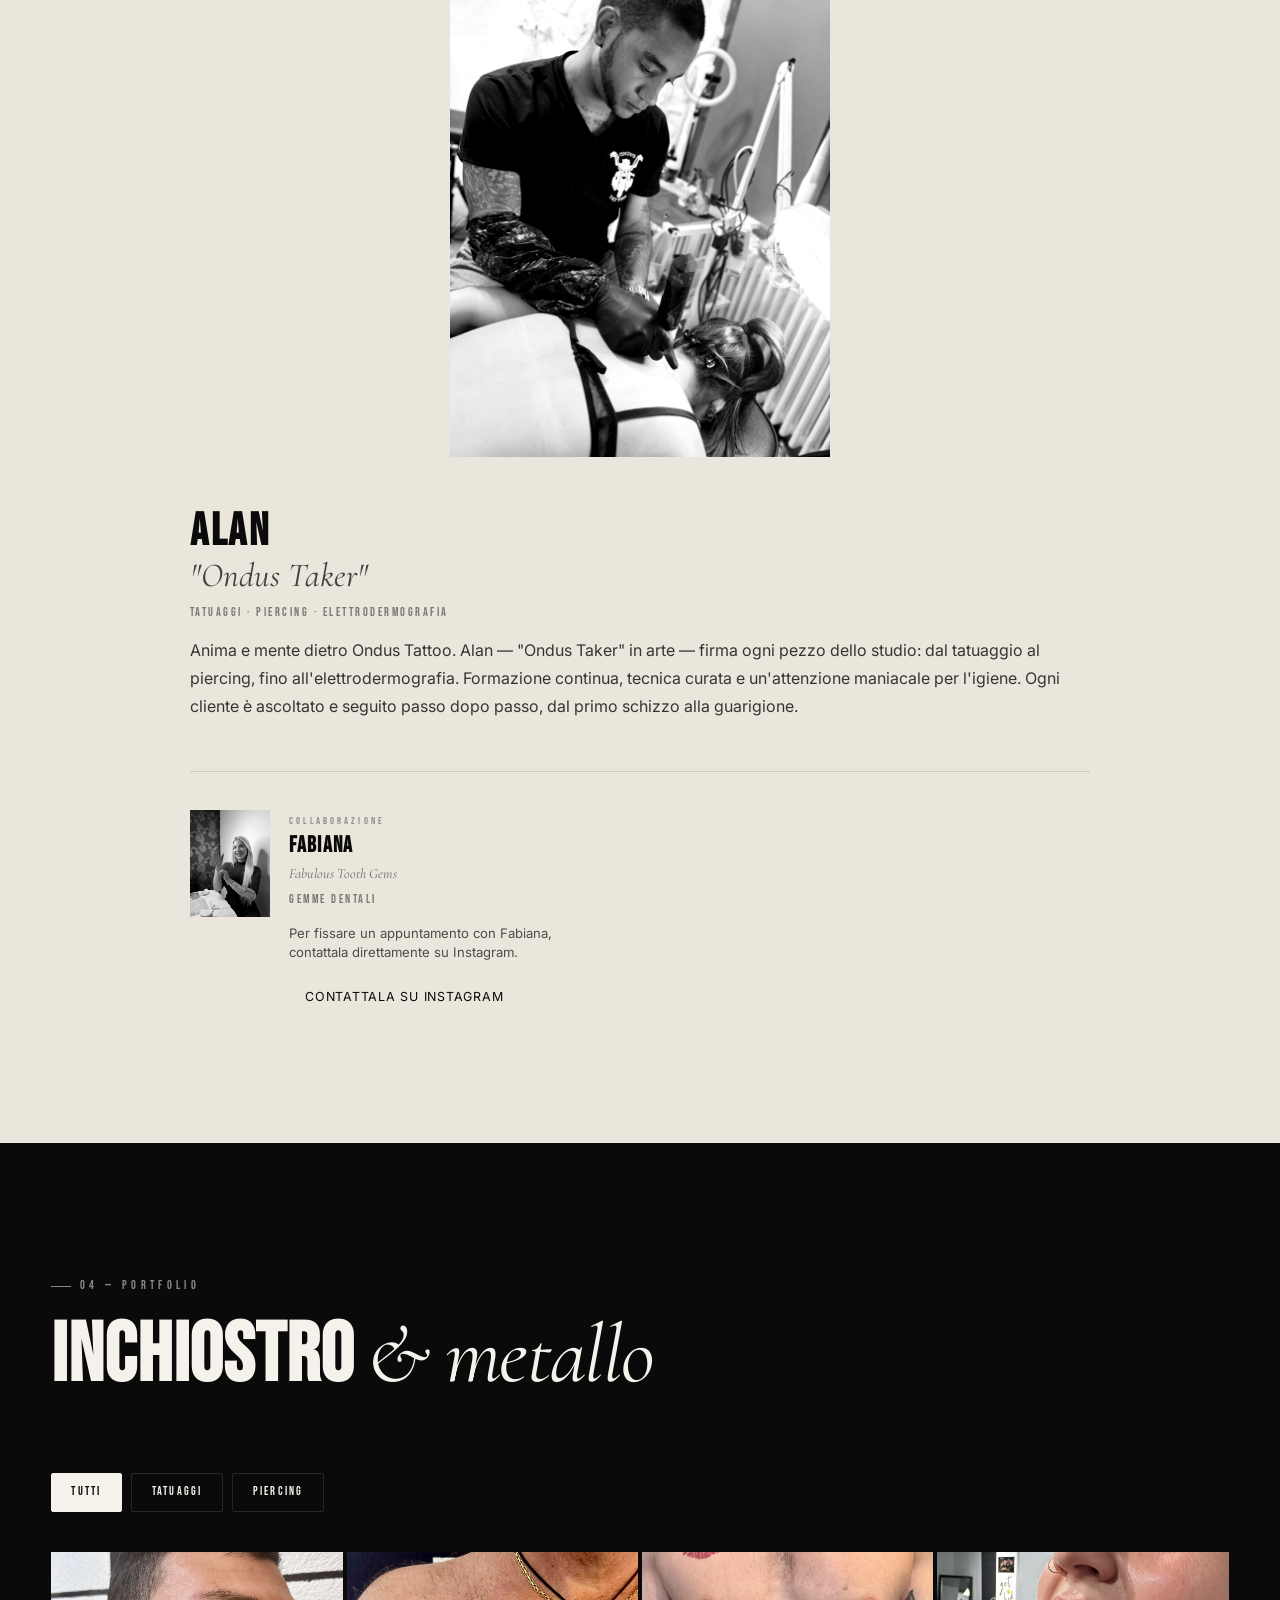
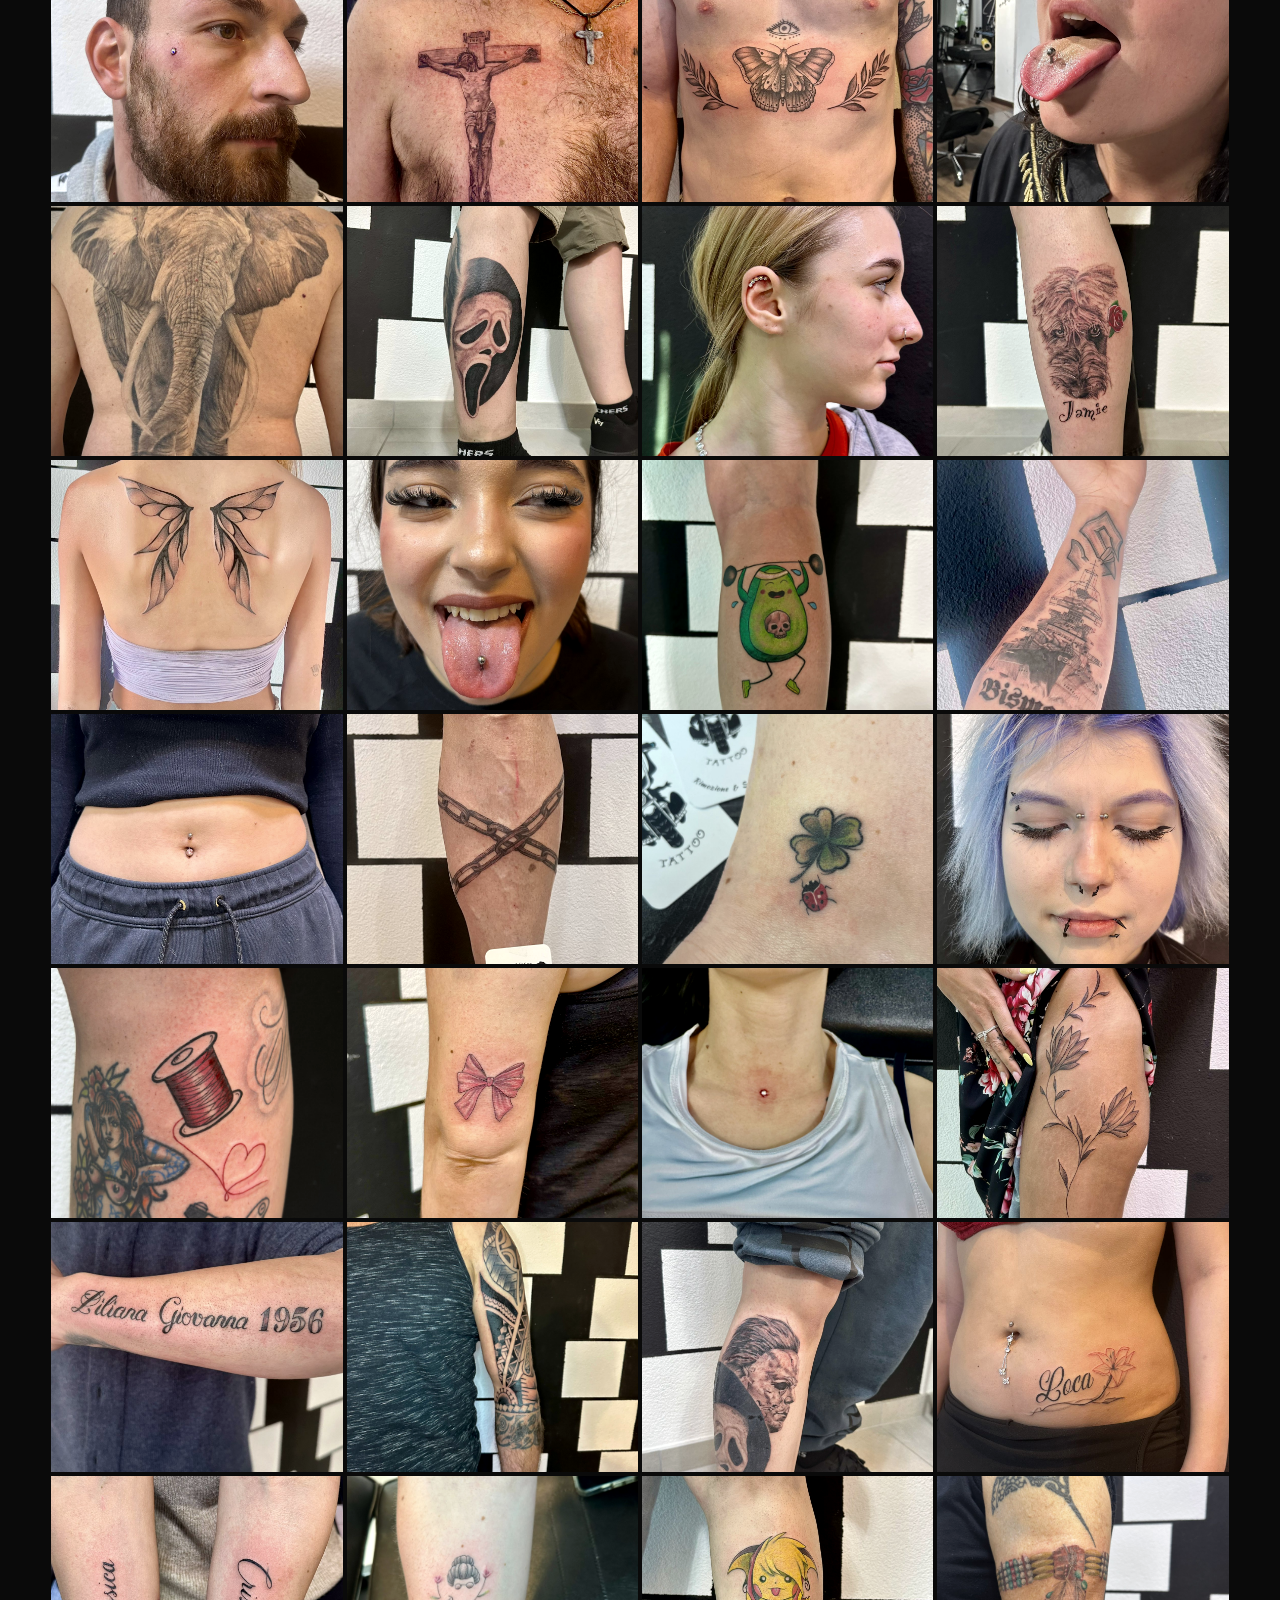
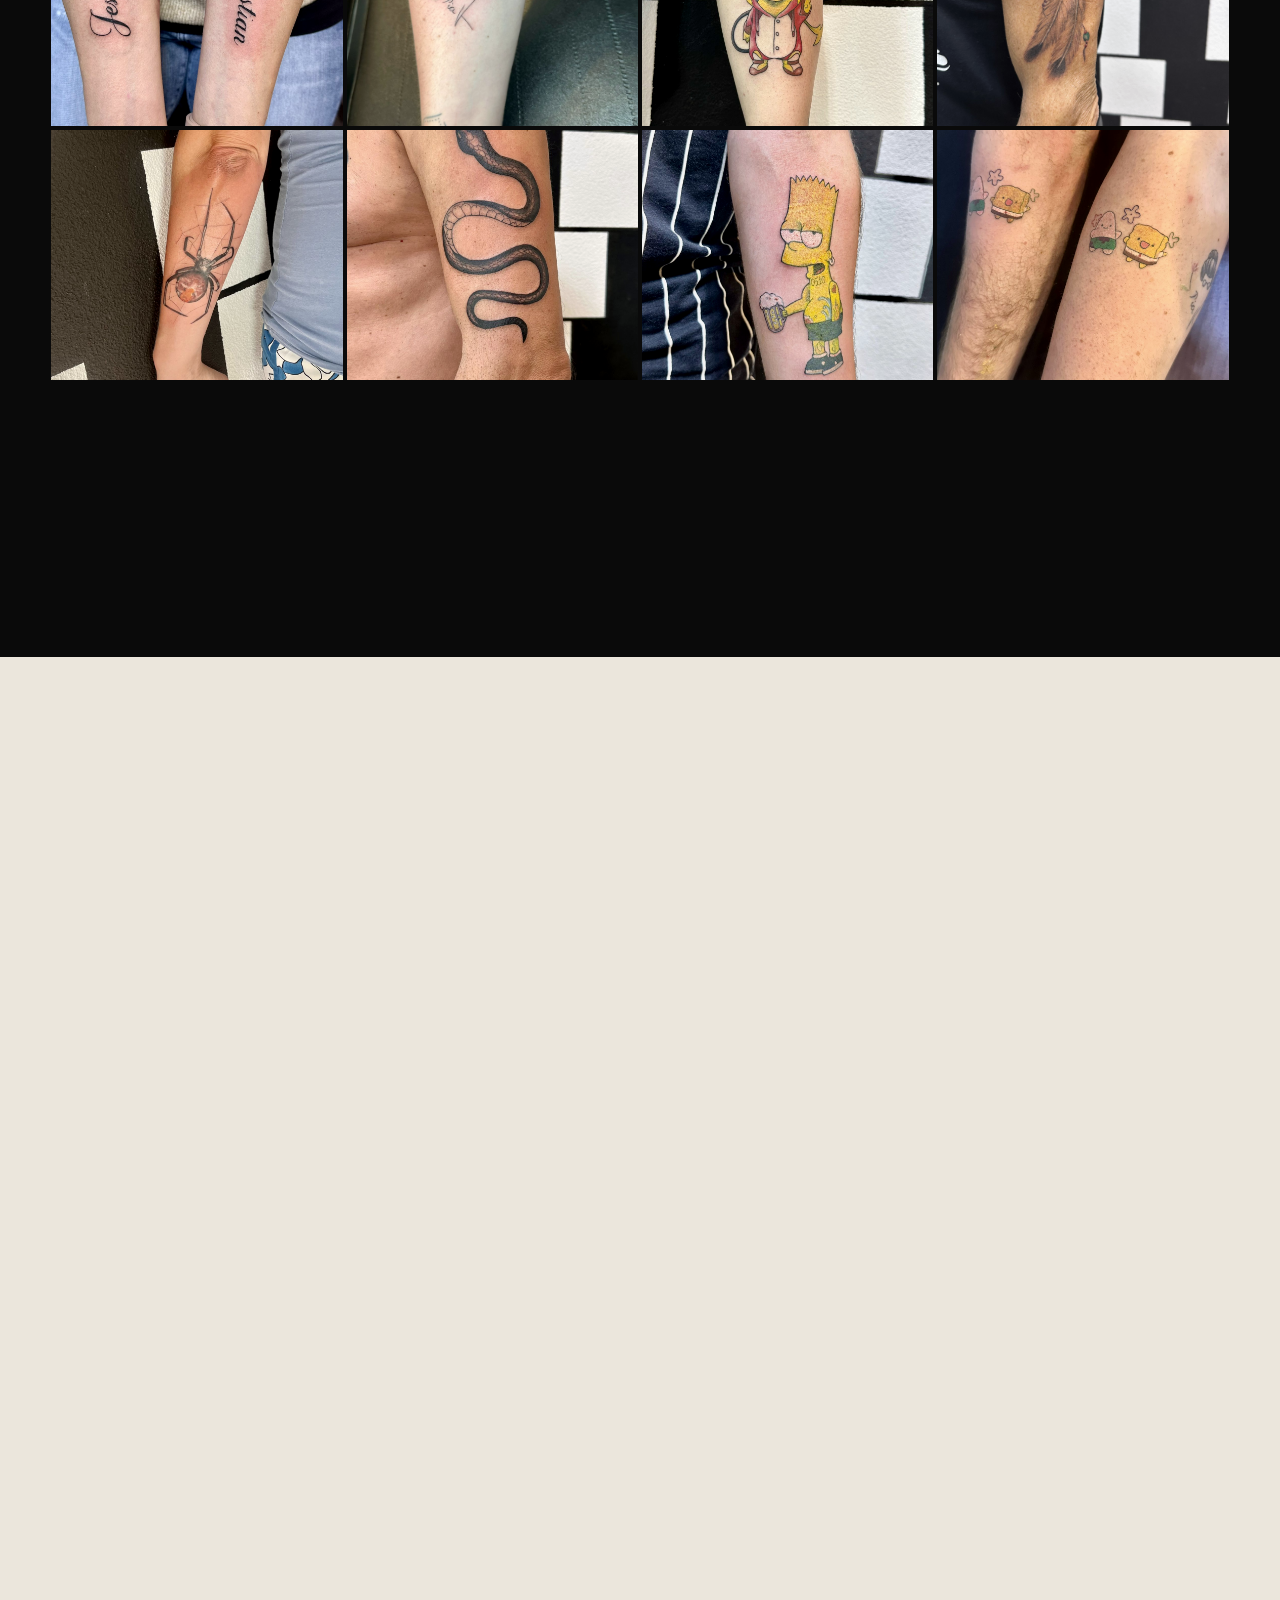
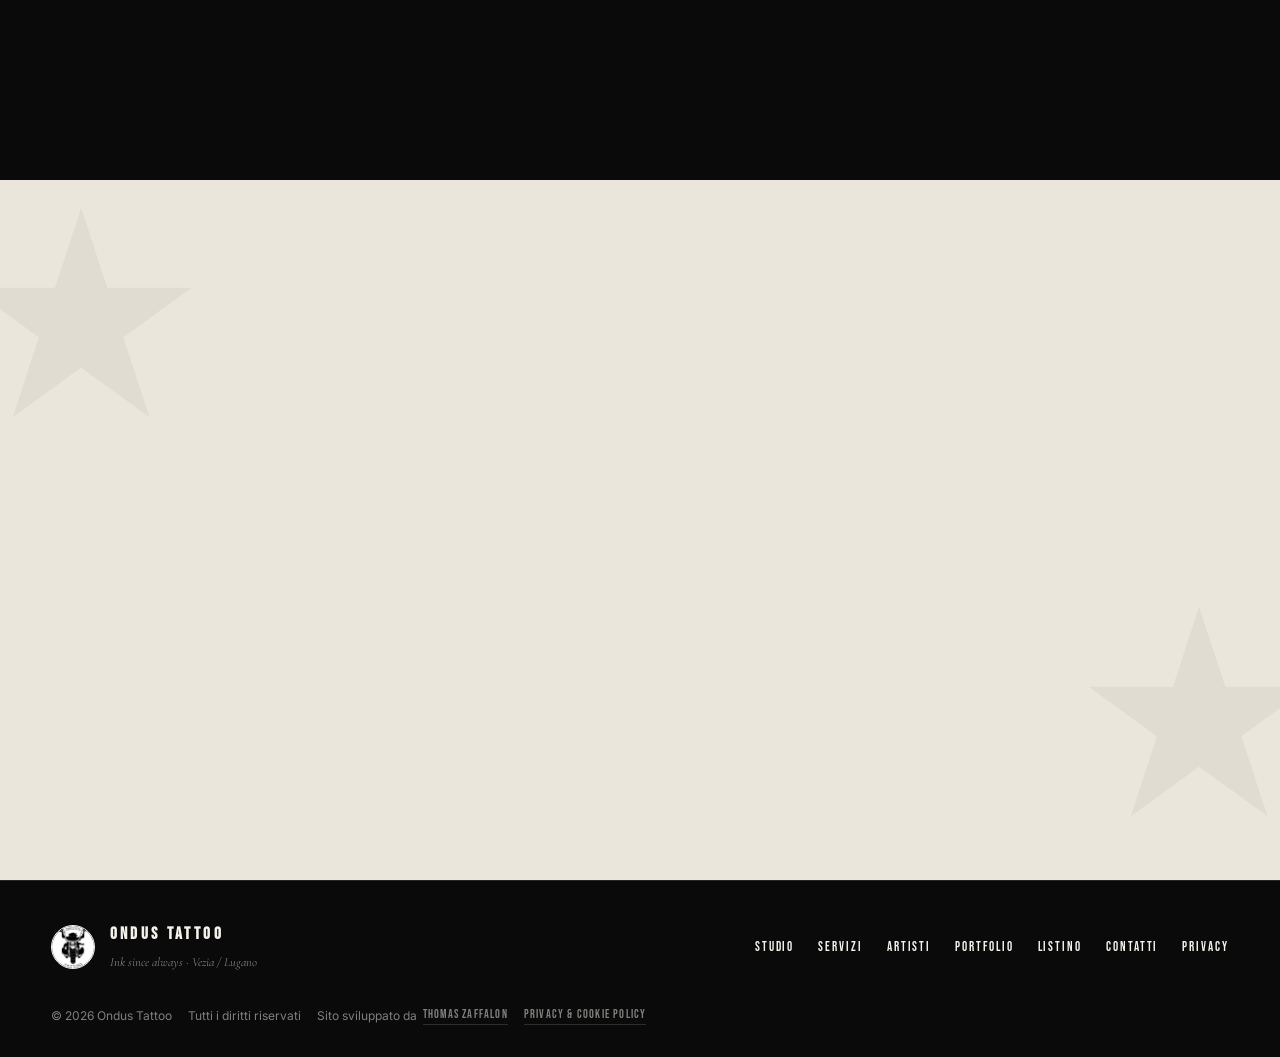
==== commit 6669040e: "Mention medical autoclave sterilization in studio section The studio upgraded to an Enbio medical au" ====
--- a/index.html
+++ b/index.html
@@ -176,6 +176,7 @@
         <p class="lead" data-i18n="studio.lead">Ondus Tattoo di Vezia opera da sempre con competenza e professionalità, con la massima cura per l'igiene.</p>
         <p data-i18n="studio.p1">Ci occupiamo di realizzazioni di tatuaggi, scarificazioni, rimozioni e piercing. Il cliente viene ascoltato attentamente, con un coinvolgimento diretto finalizzato a comprendere quali siano i suoi desideri e le sue esigenze.</p>
         <p data-i18n="studio.p2">Lo staff di Ondus Tattoo è altamente qualificato e frequenta con regolarità corsi di formazione e aggiornamento sulle tecniche all'avanguardia. Vanta attestati specifici per la realizzazione di tatuaggi ma anche per interventi diversi come l'elettrodermografia.</p>
+        <p data-i18n="studio.p4">Anche sull'igiene manteniamo standard da ambiente medico: materiale monouso e strumenti sterilizzati in studio con autoclave medica Enbio, con formazione certificata sulle procedure di sterilizzazione.</p>
         <p data-i18n="studio.p3">Realizziamo tatuaggi in tutte le parti del corpo: braccia, avambraccio, spalla, piede, gamba e anche in zone più sensibili come il collo, la schiena, le dita e il viso. Utilizziamo inchiostri e pigmenti attentamente selezionati e di alta qualità. Proponiamo anche prodotti per il trattamento post-tatuaggio.</p>
 
         <ul class="studio__stats" id="studioStats">
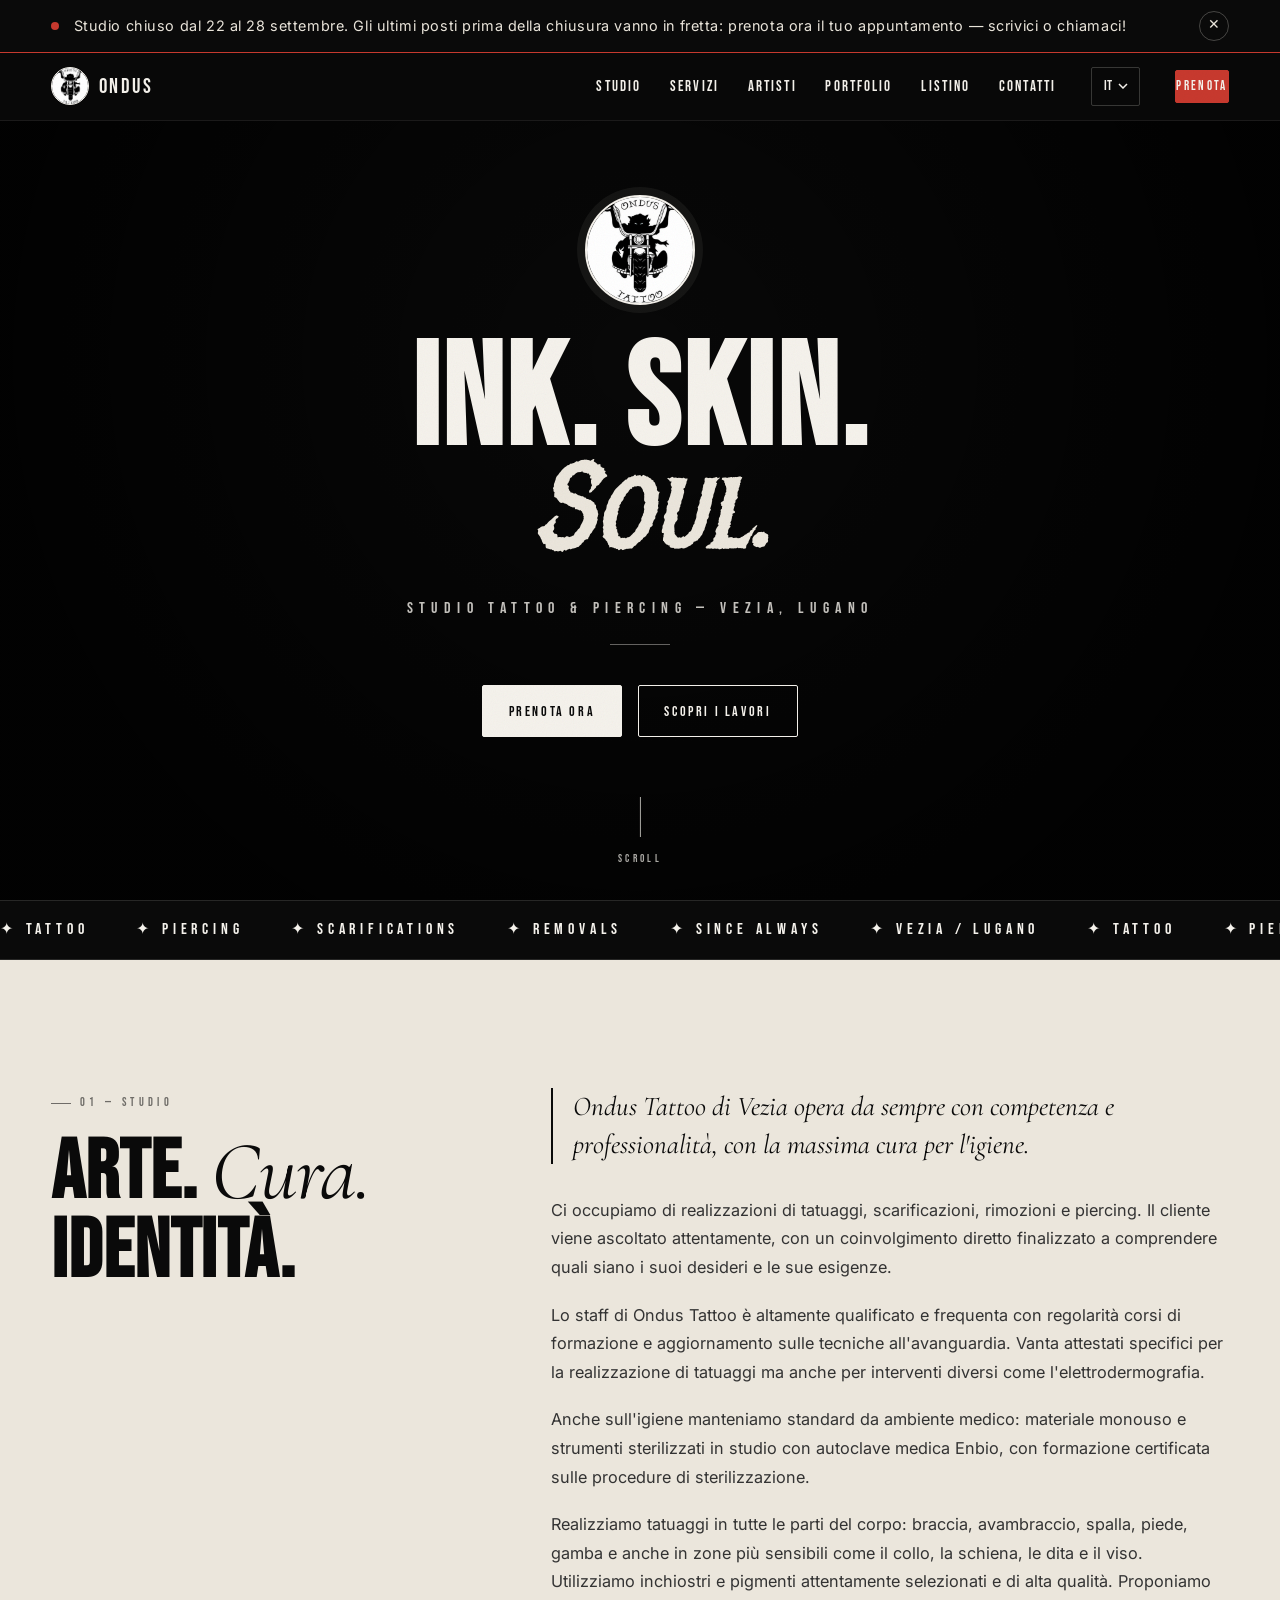
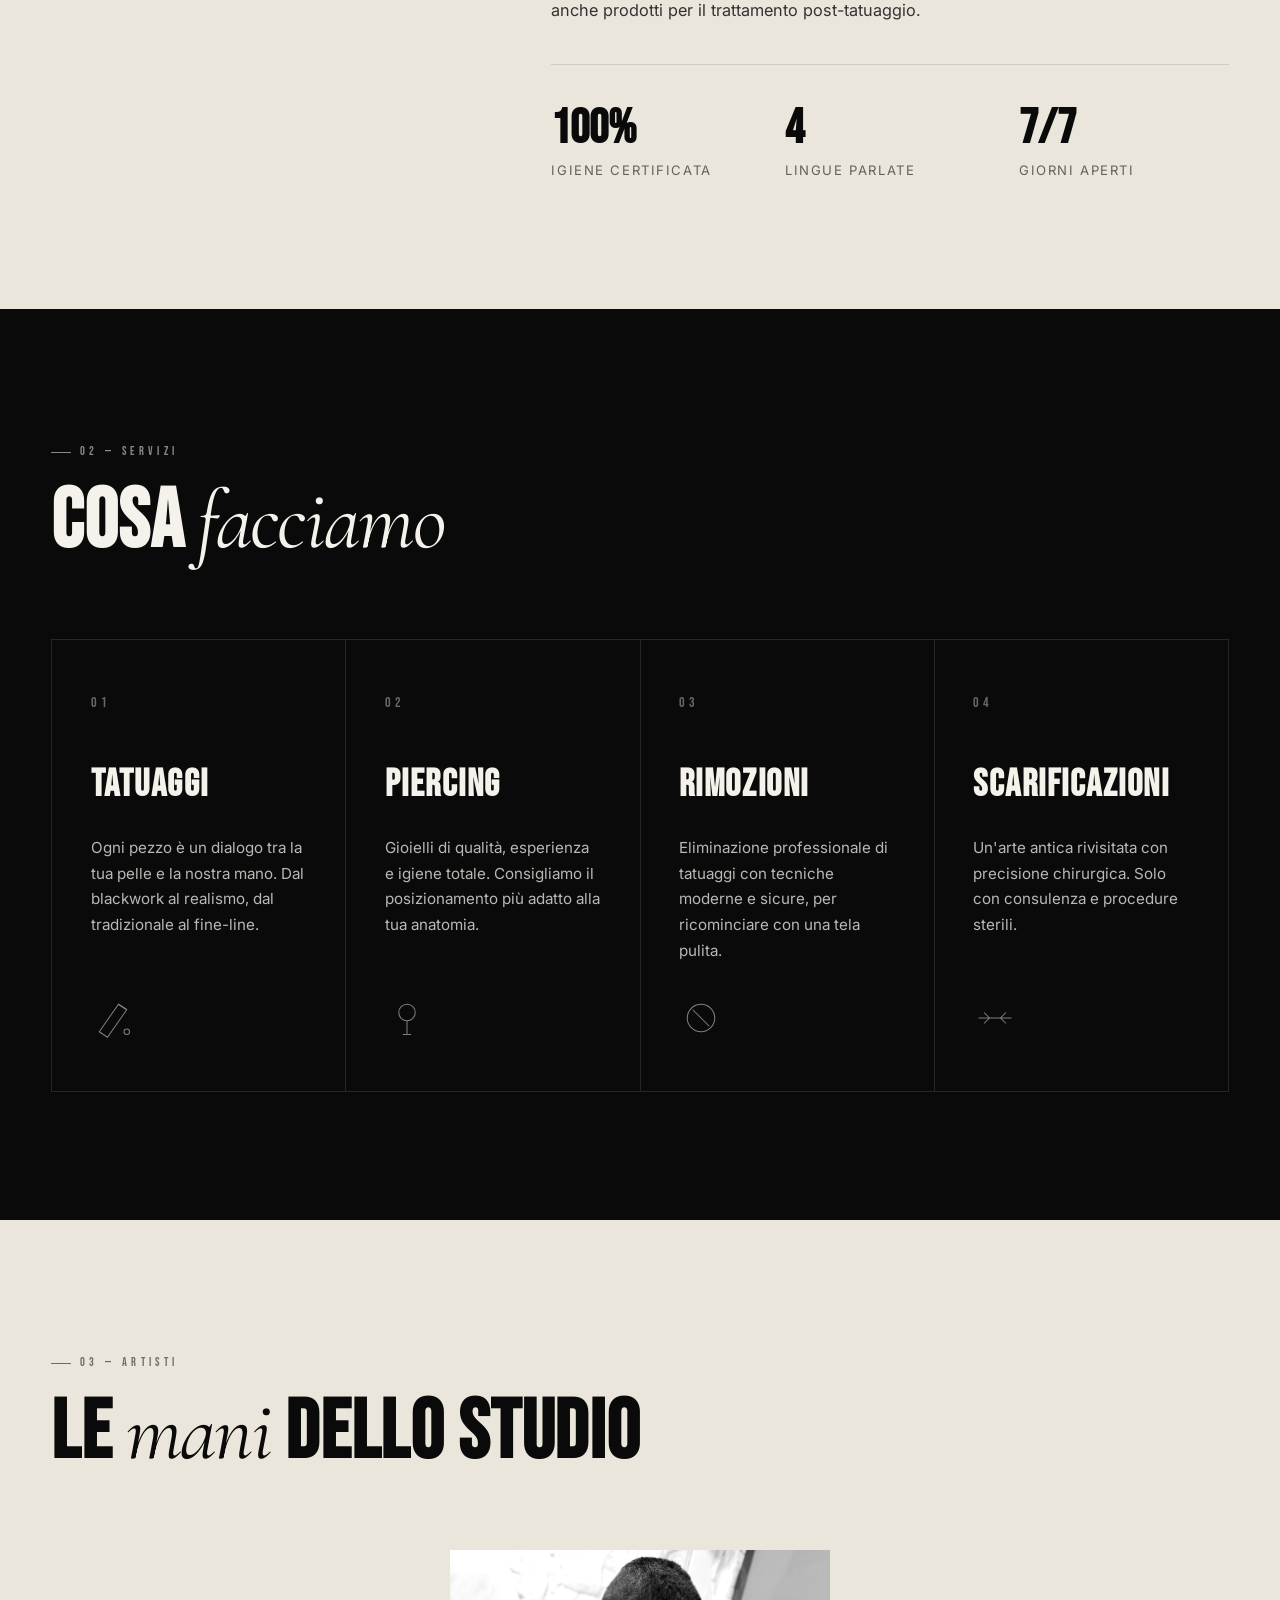
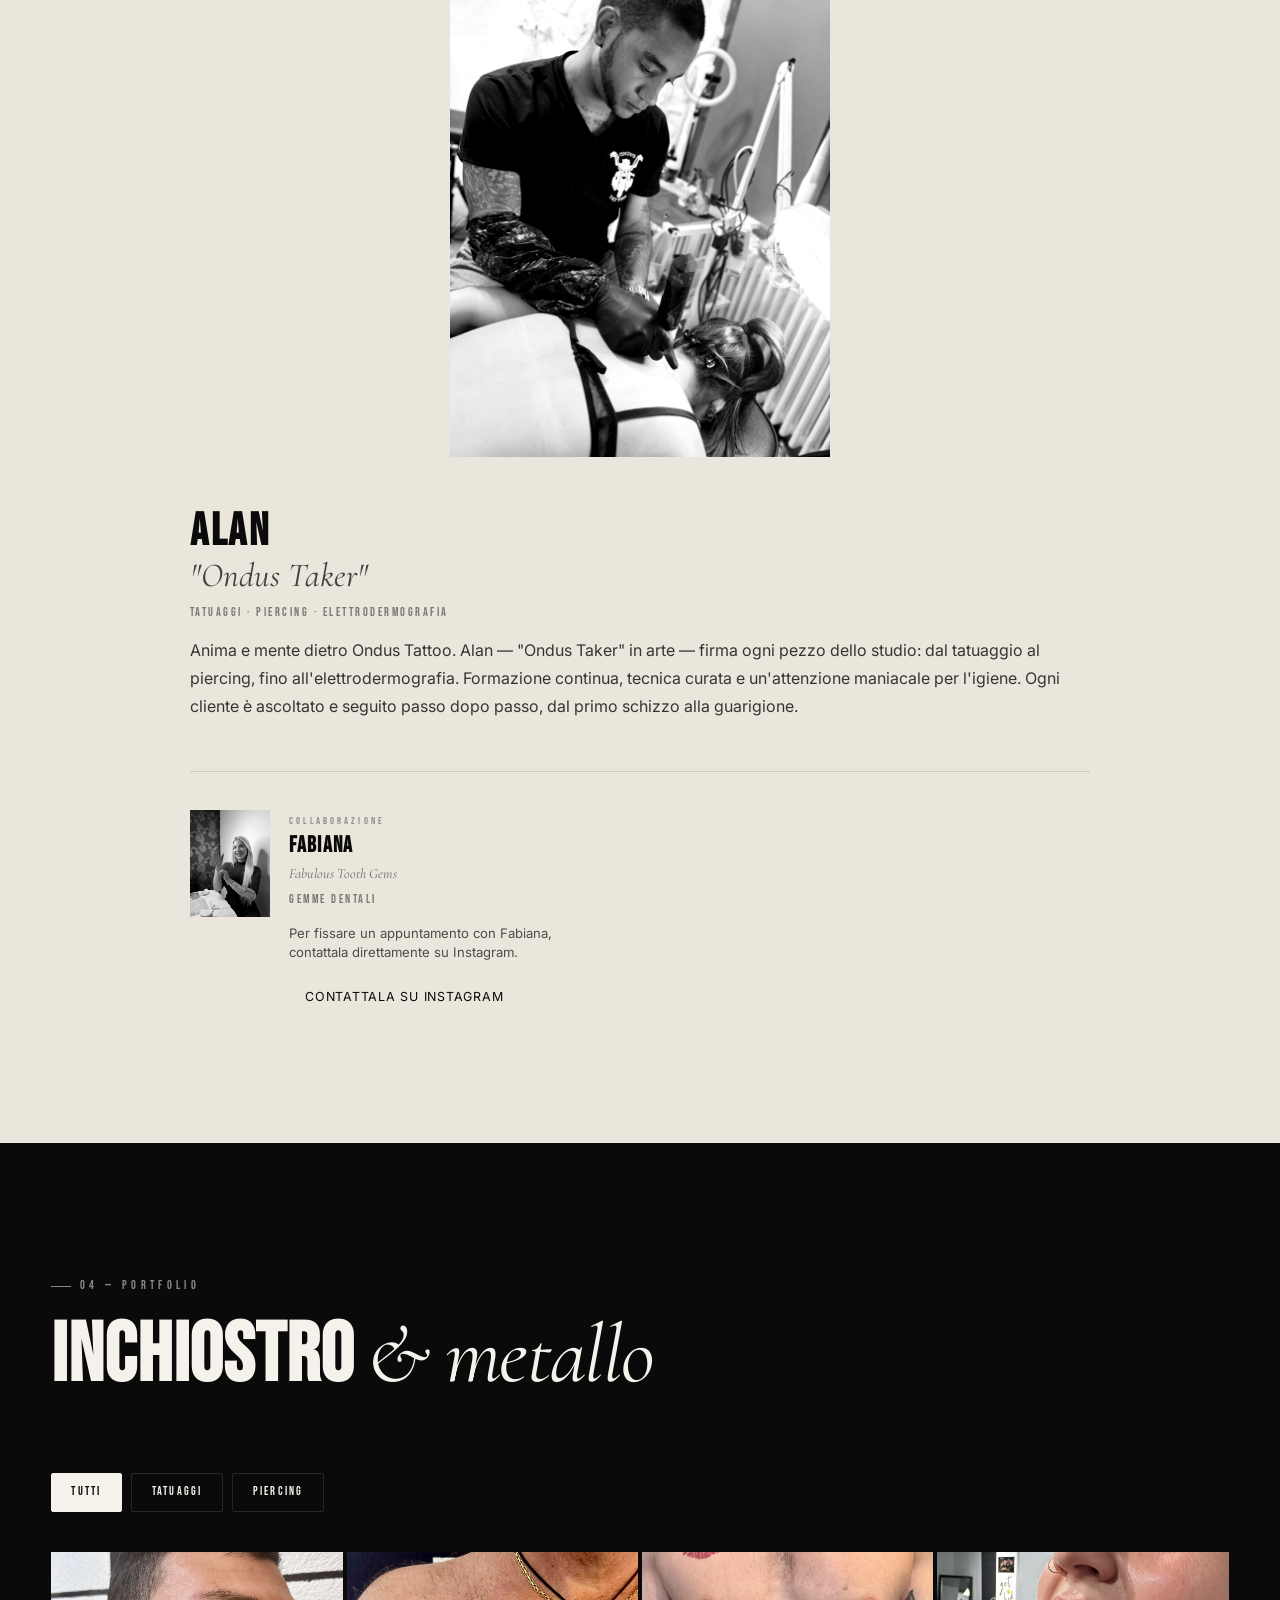
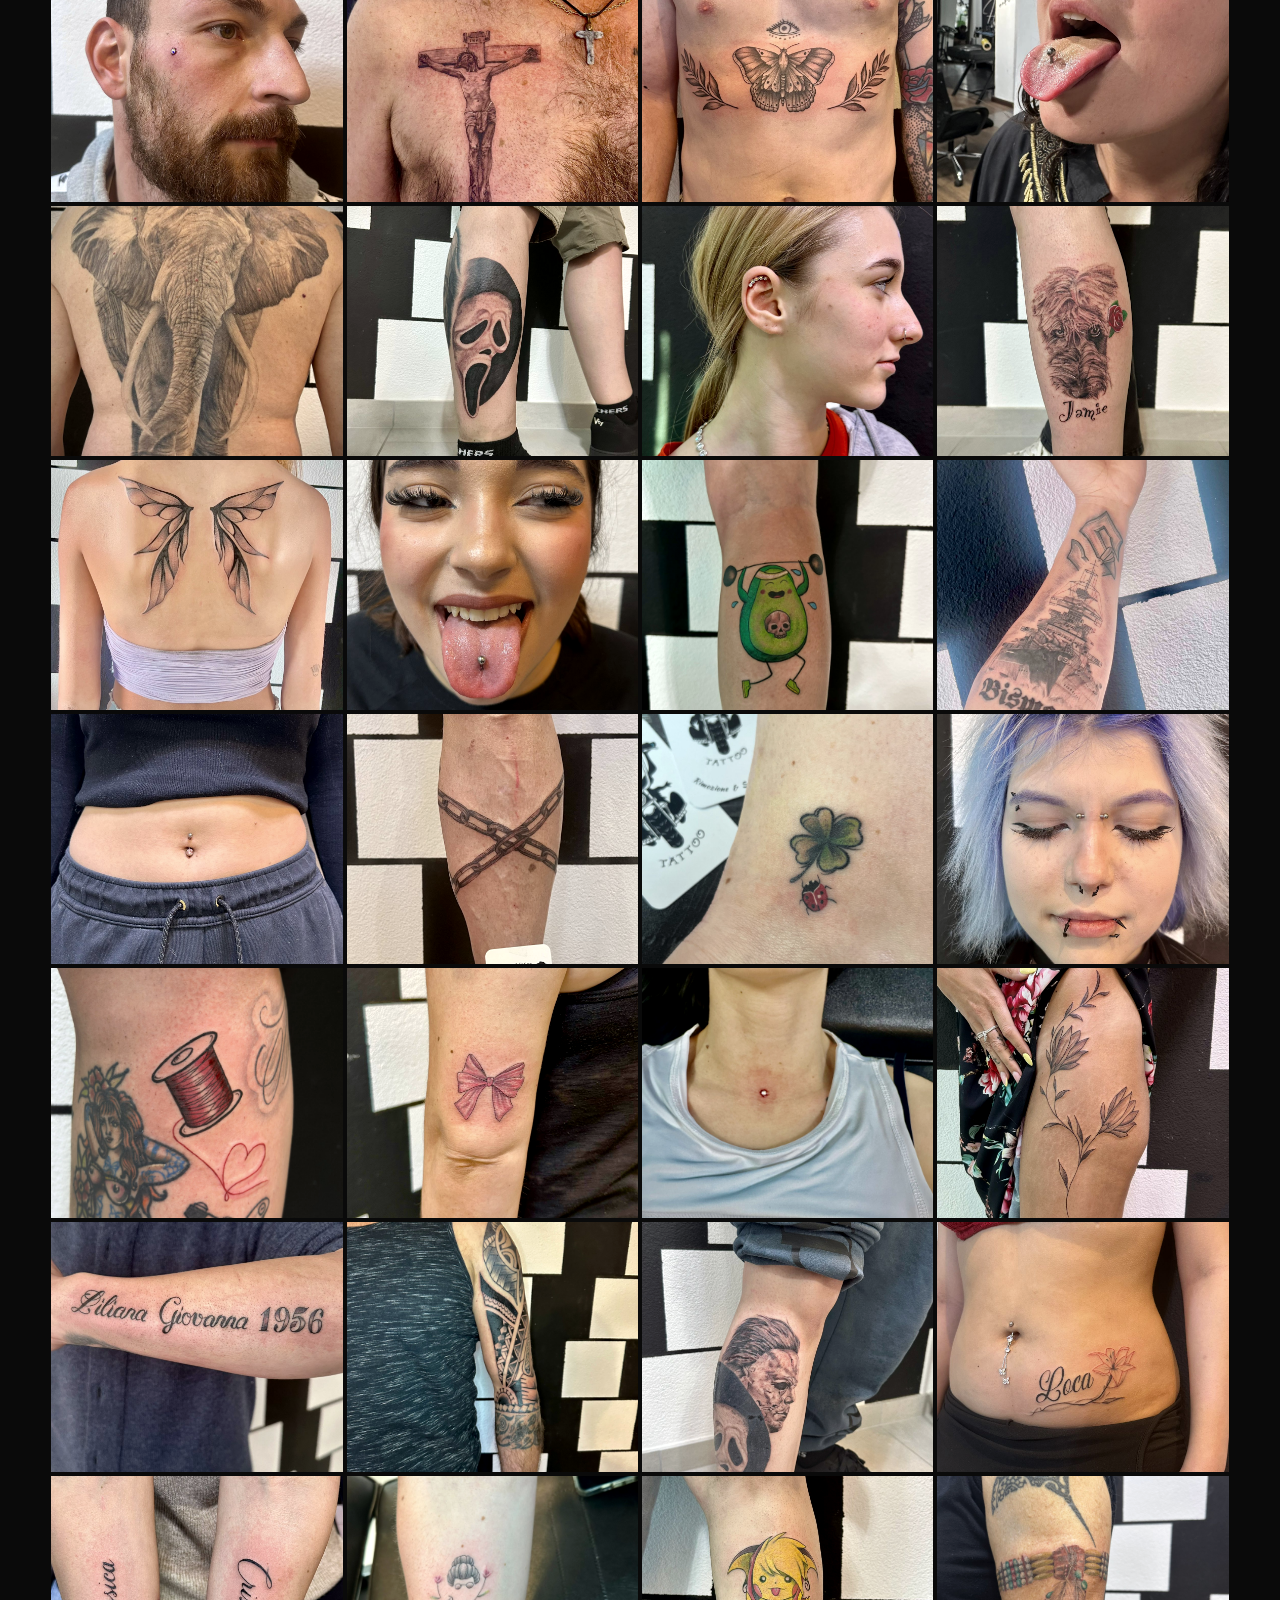
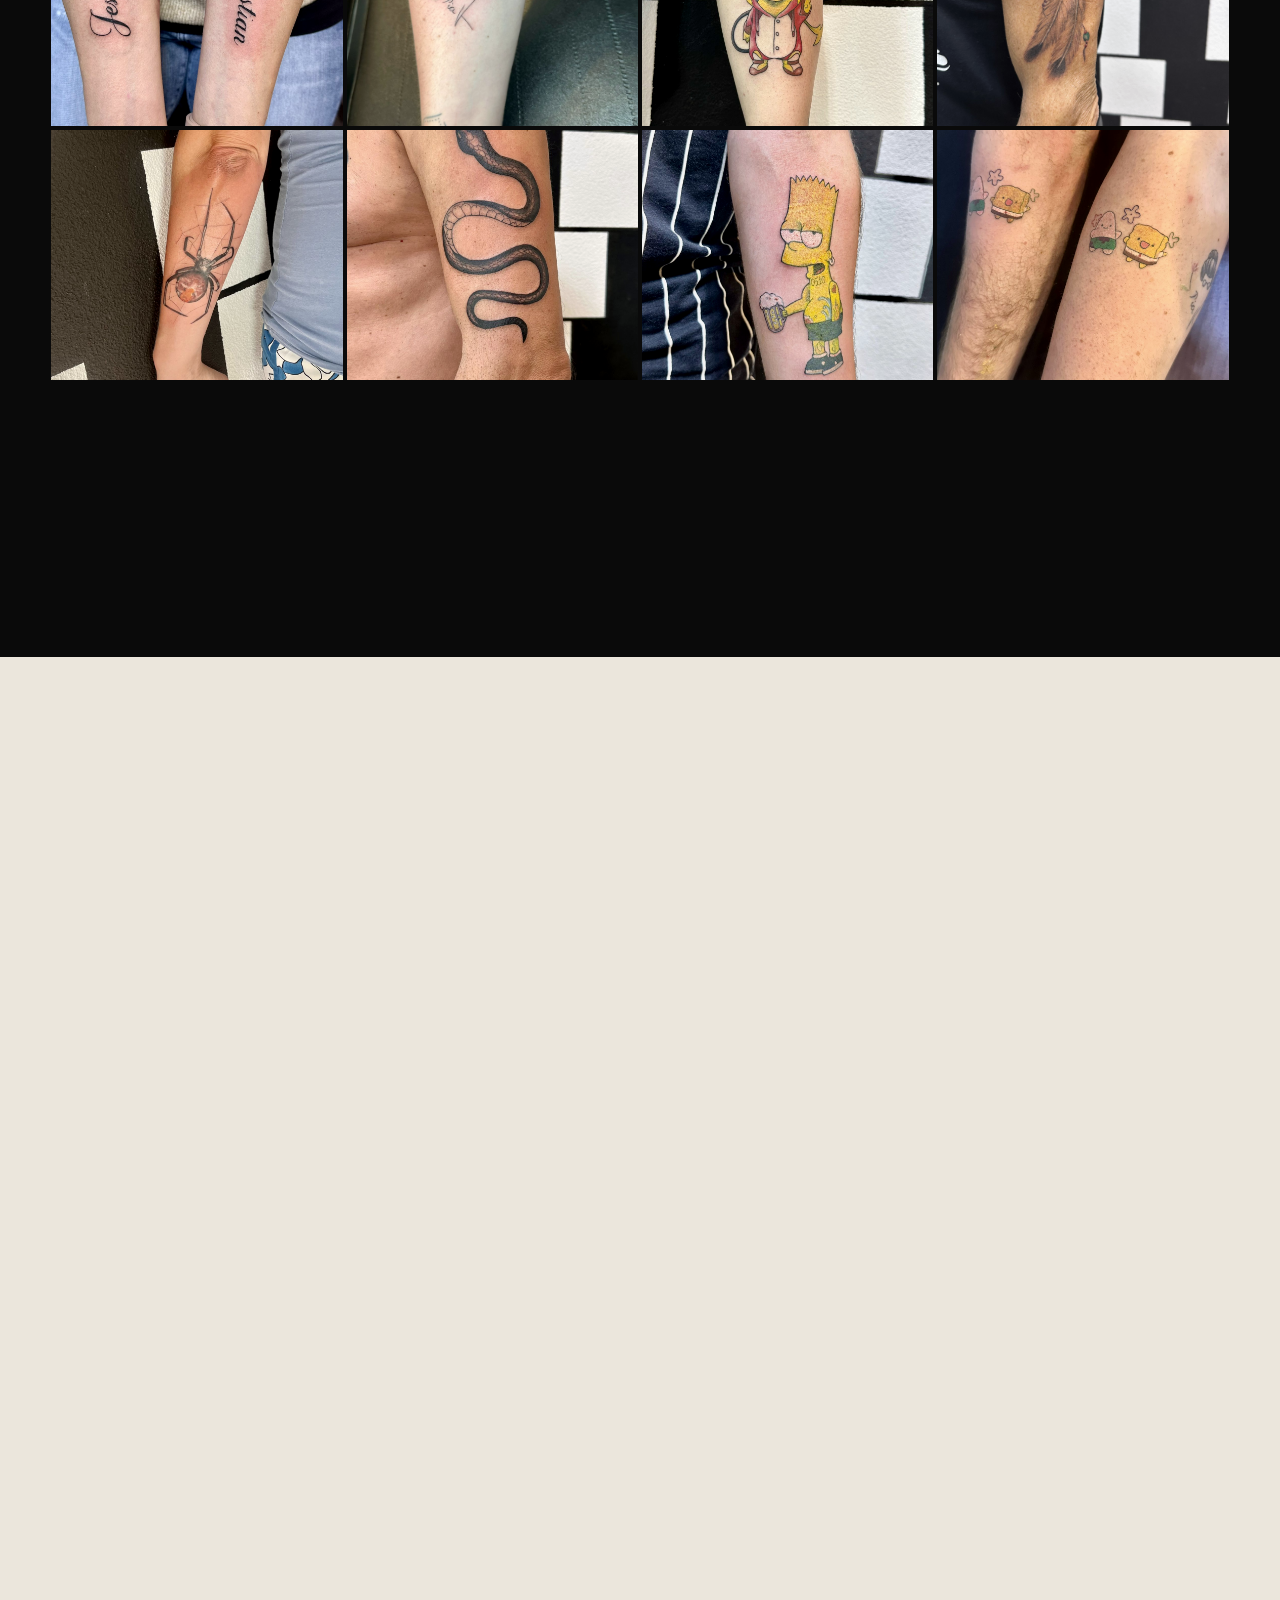
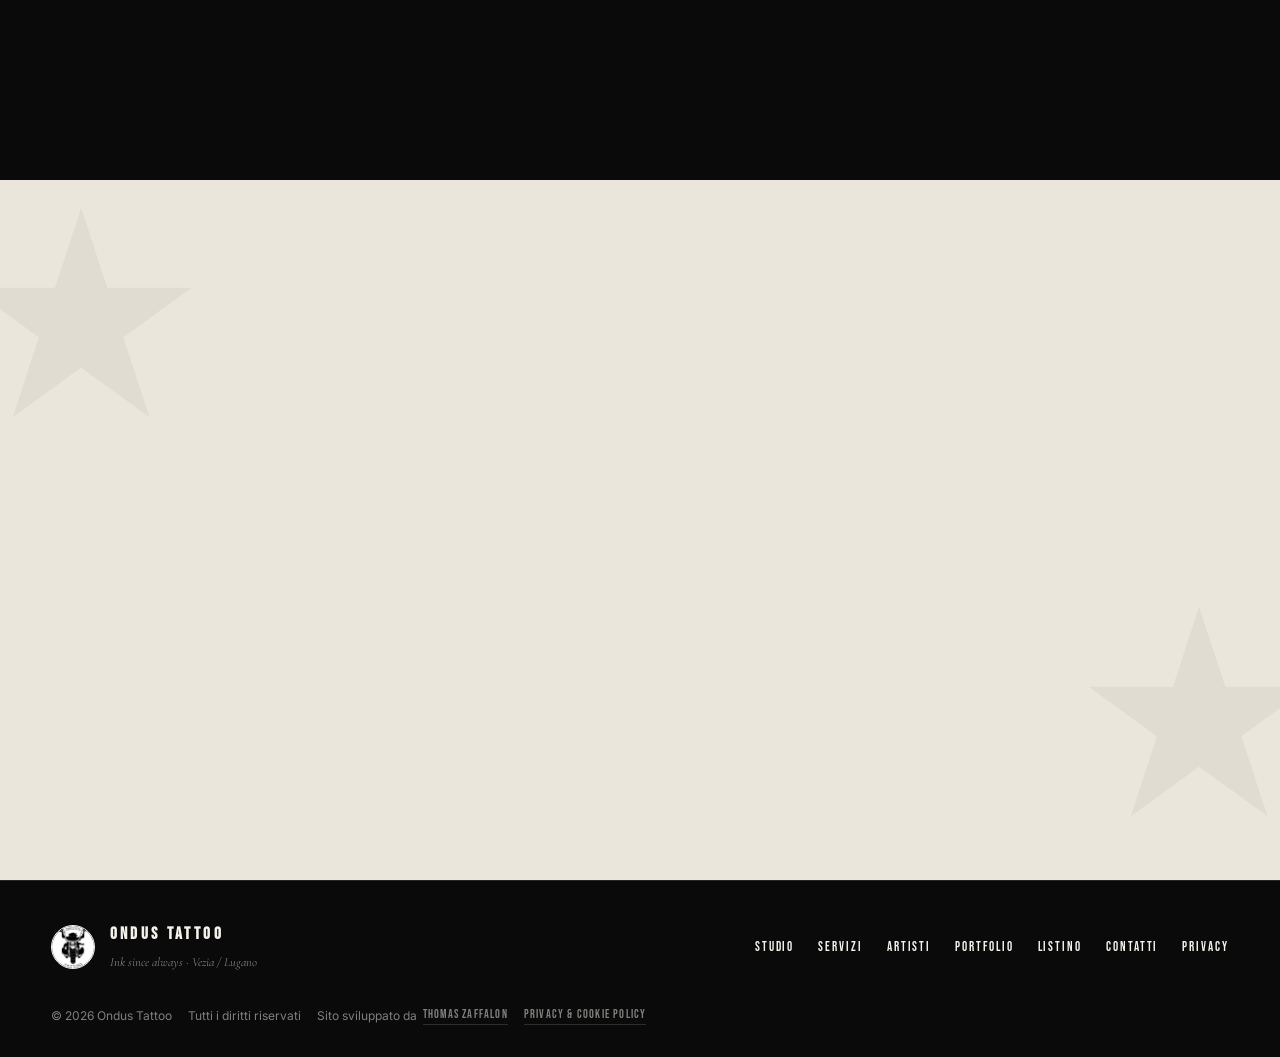
==== commit a62a4d85: "Enable September 22-28 closure banner The studio closes again from September 22 to 28, so bring the " ====
--- a/index.html
+++ b/index.html
@@ -64,30 +64,29 @@
 
   <!--
     ============================================
-    AVVISO FERIE / CHIUSURA STUDIO  [DISATTIVATO]
-    Per ATTIVARE: togli il commento HTML che avvolge il blocco
-    <aside ...></aside> qui sotto, ossia trasforma il marker
-    "BANNER:OPEN" in un commento chiuso e "BANNER:CLOSE" in un
-    commento aperto:
-
-      <!- - BANNER:OPEN - ->
+    AVVISO FERIE / CHIUSURA STUDIO  [ATTIVO]
+    Per DISATTIVARE: avvolgi il blocco <aside ...></aside>
+    qui sotto fra i marker "BANNER:OPEN" e "BANNER:CLOSE"
+    dentro un commento HTML, come segue:
+
+      <!- - BANNER:OPEN
       <aside class="alert-banner" ...>...</aside>
-      <!- - BANNER:CLOSE - ->    (rimuovi gli spazi tra - -)
+      BANNER:CLOSE - ->    (rimuovi gli spazi tra - -)
 
     Le traduzioni IT/EN/DE/FR sono gia' pronte.
     ============================================
   -->
-  <!-- BANNER:OPEN
+  <!-- BANNER:OPEN -->
   <aside class="alert-banner" id="alertBanner" role="status" aria-live="polite">
     <div class="alert-banner__inner">
       <span class="alert-banner__dot" aria-hidden="true"></span>
       <p class="alert-banner__text" data-i18n="banner.vacation">
-        Chiusura estiva dal 15 al 18 agosto. Gli ultimi posti prima delle ferie vanno in fretta: prenota ora il tuo appuntamento!
+        Studio chiuso dal 22 al 28 settembre. Prenota ora il tuo appuntamento: gli ultimi posti prima della chiusura vanno in fretta!
       </p>
       <button class="alert-banner__close" id="alertBannerClose" aria-label="Chiudi">✕</button>
     </div>
   </aside>
-  BANNER:CLOSE -->
+  <!-- BANNER:CLOSE -->
 
   <!-- NAVIGATION -->
   <header class="nav" id="nav">
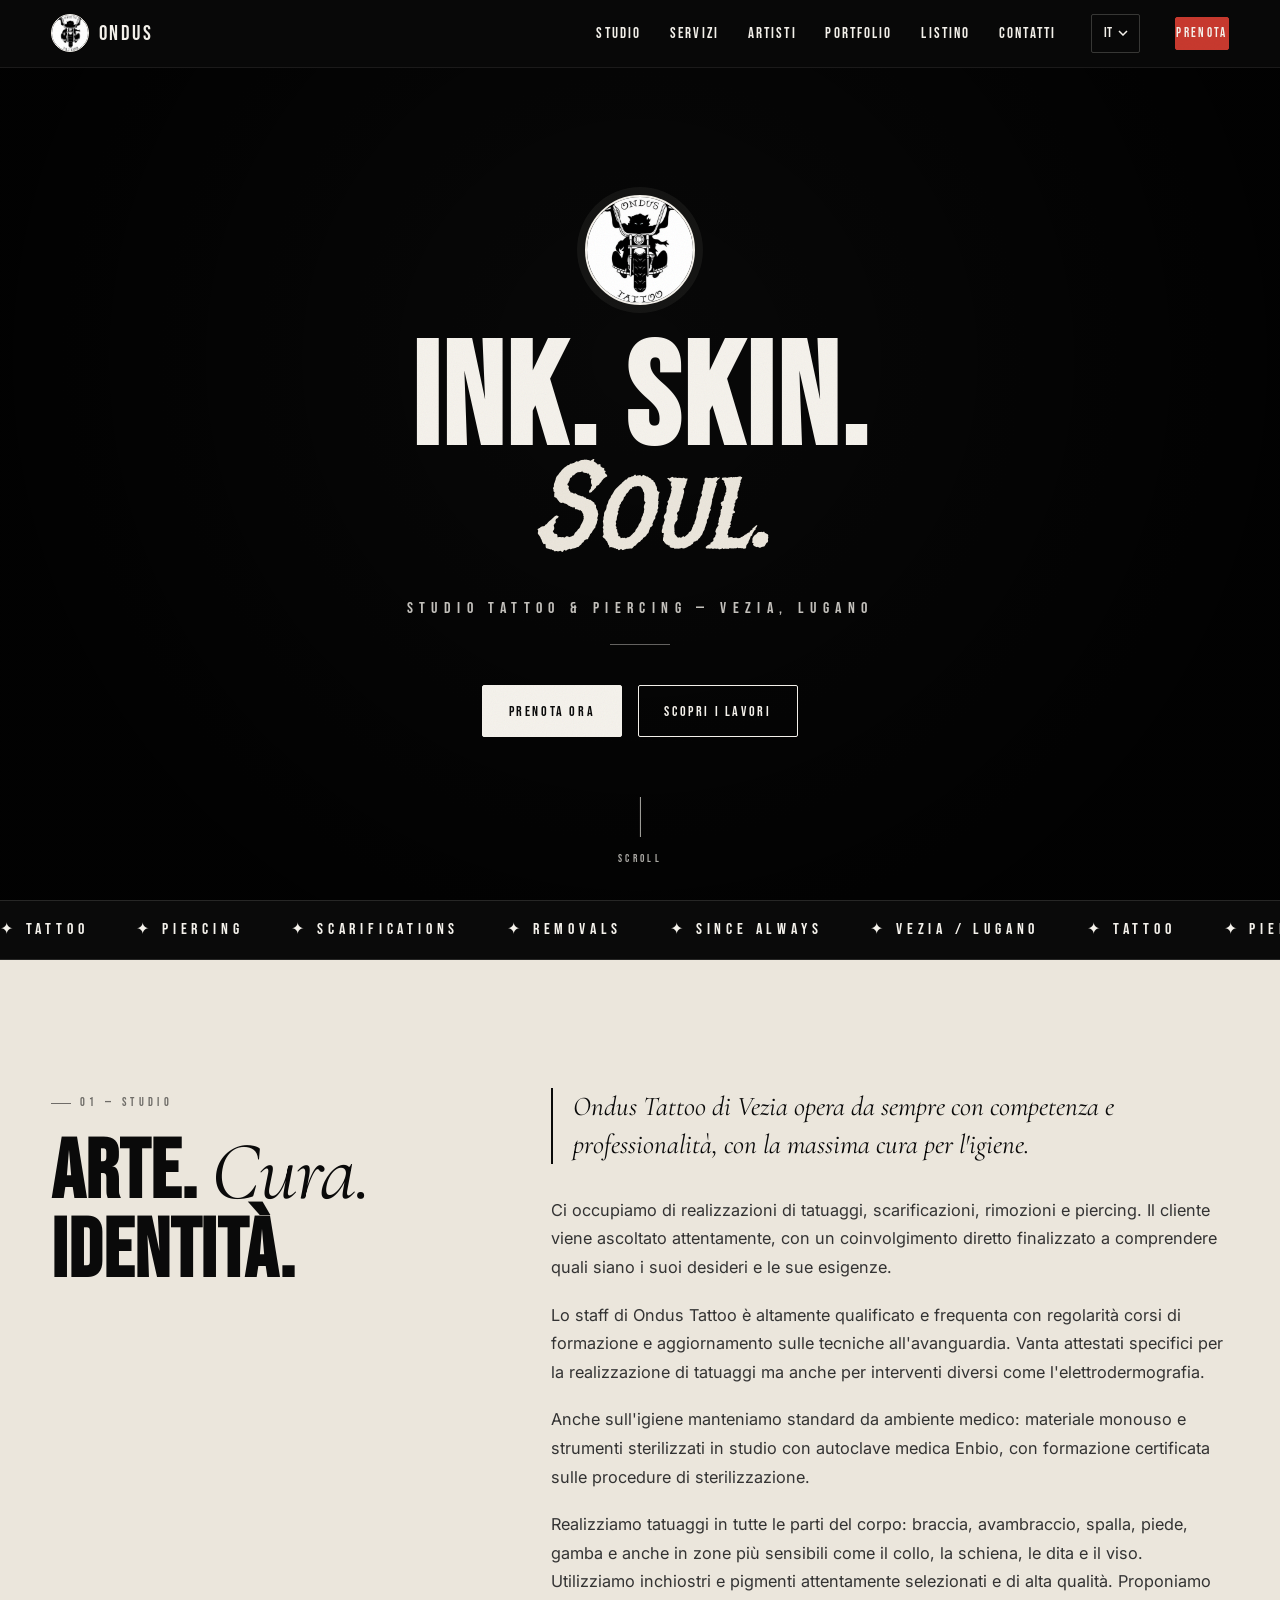
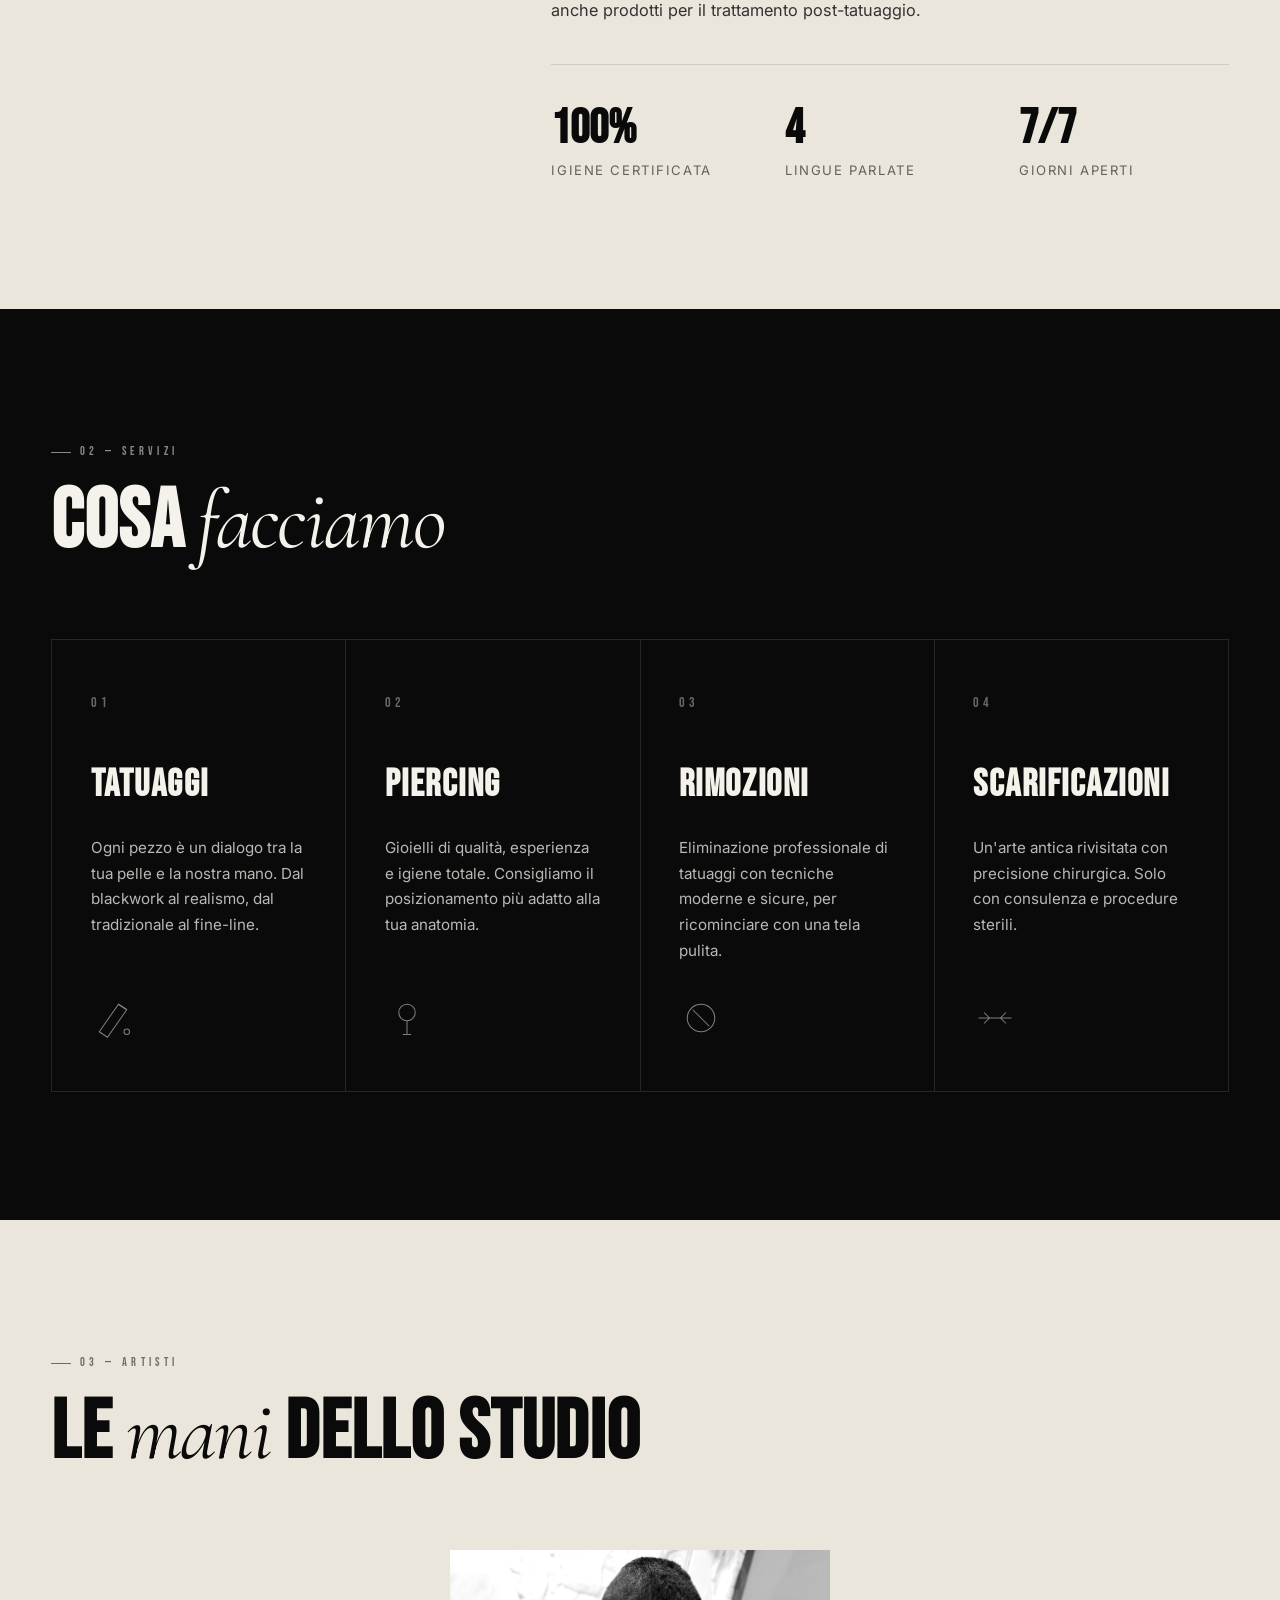
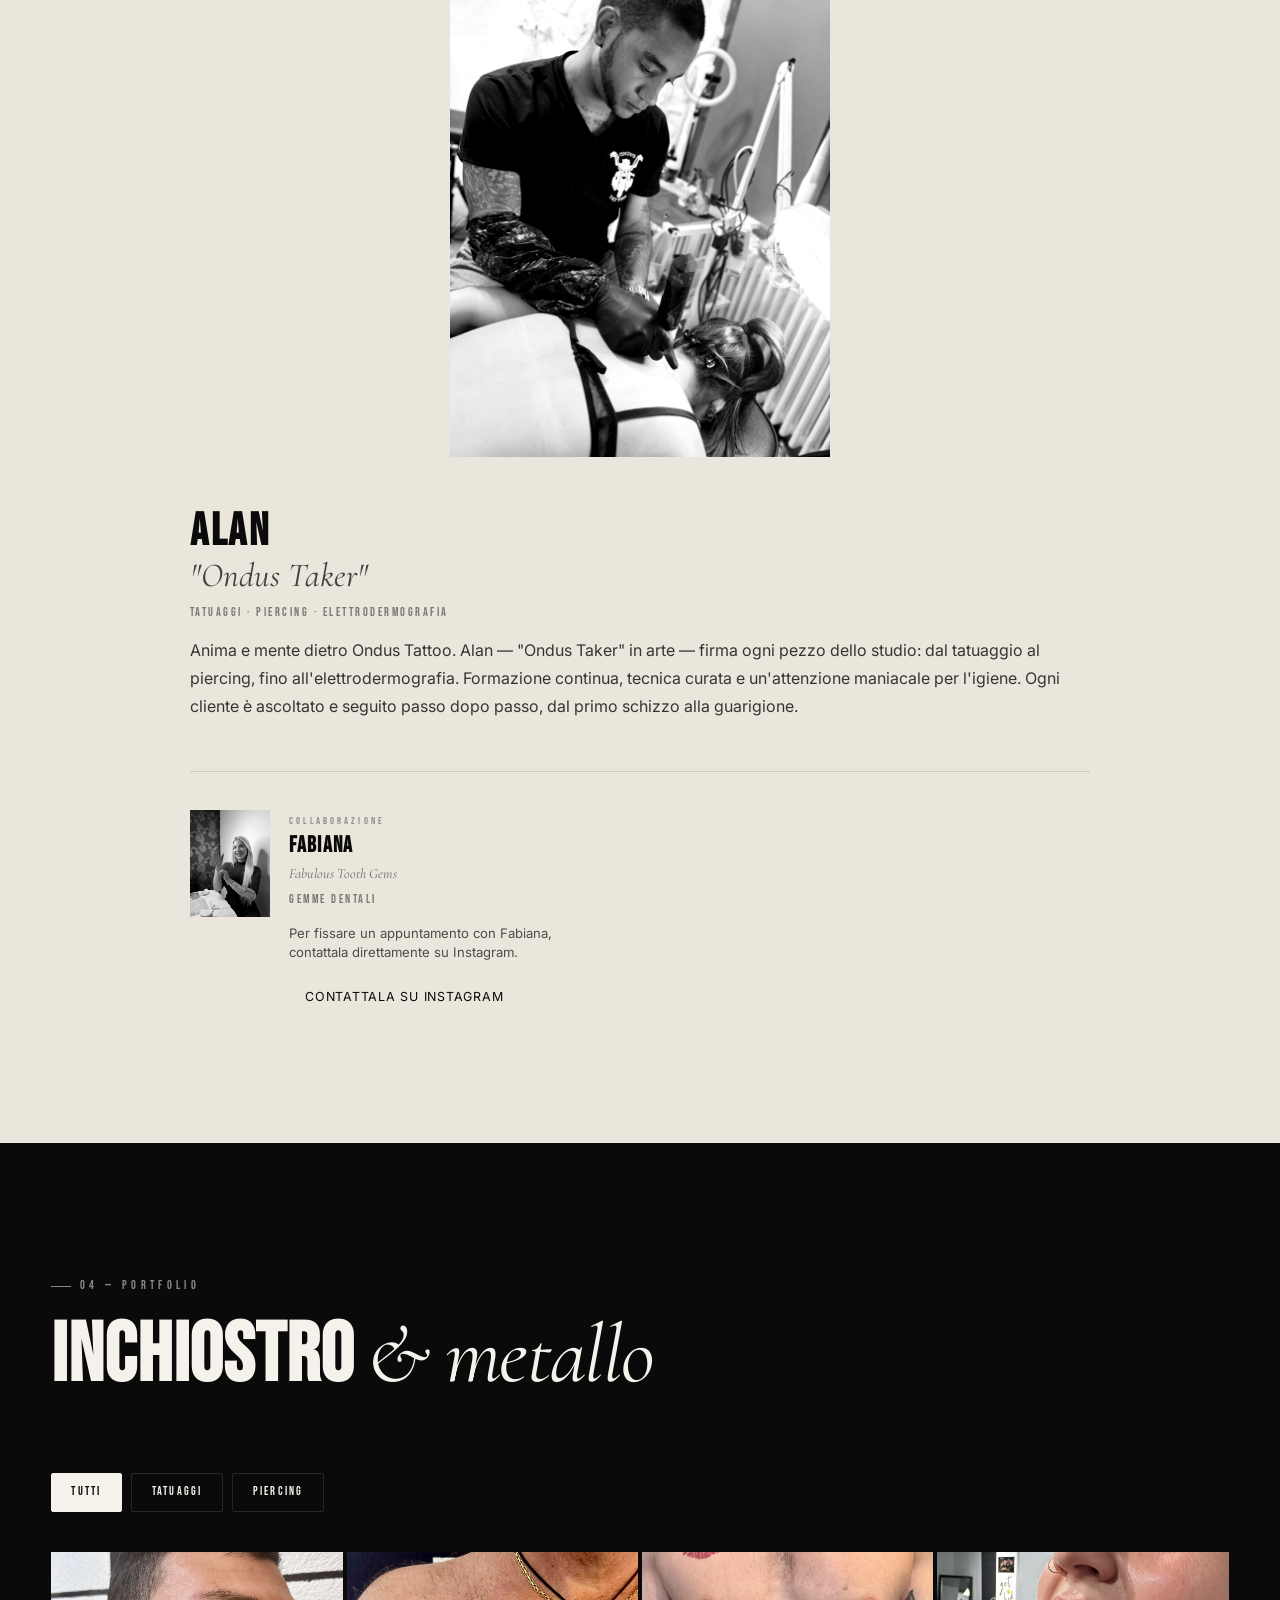
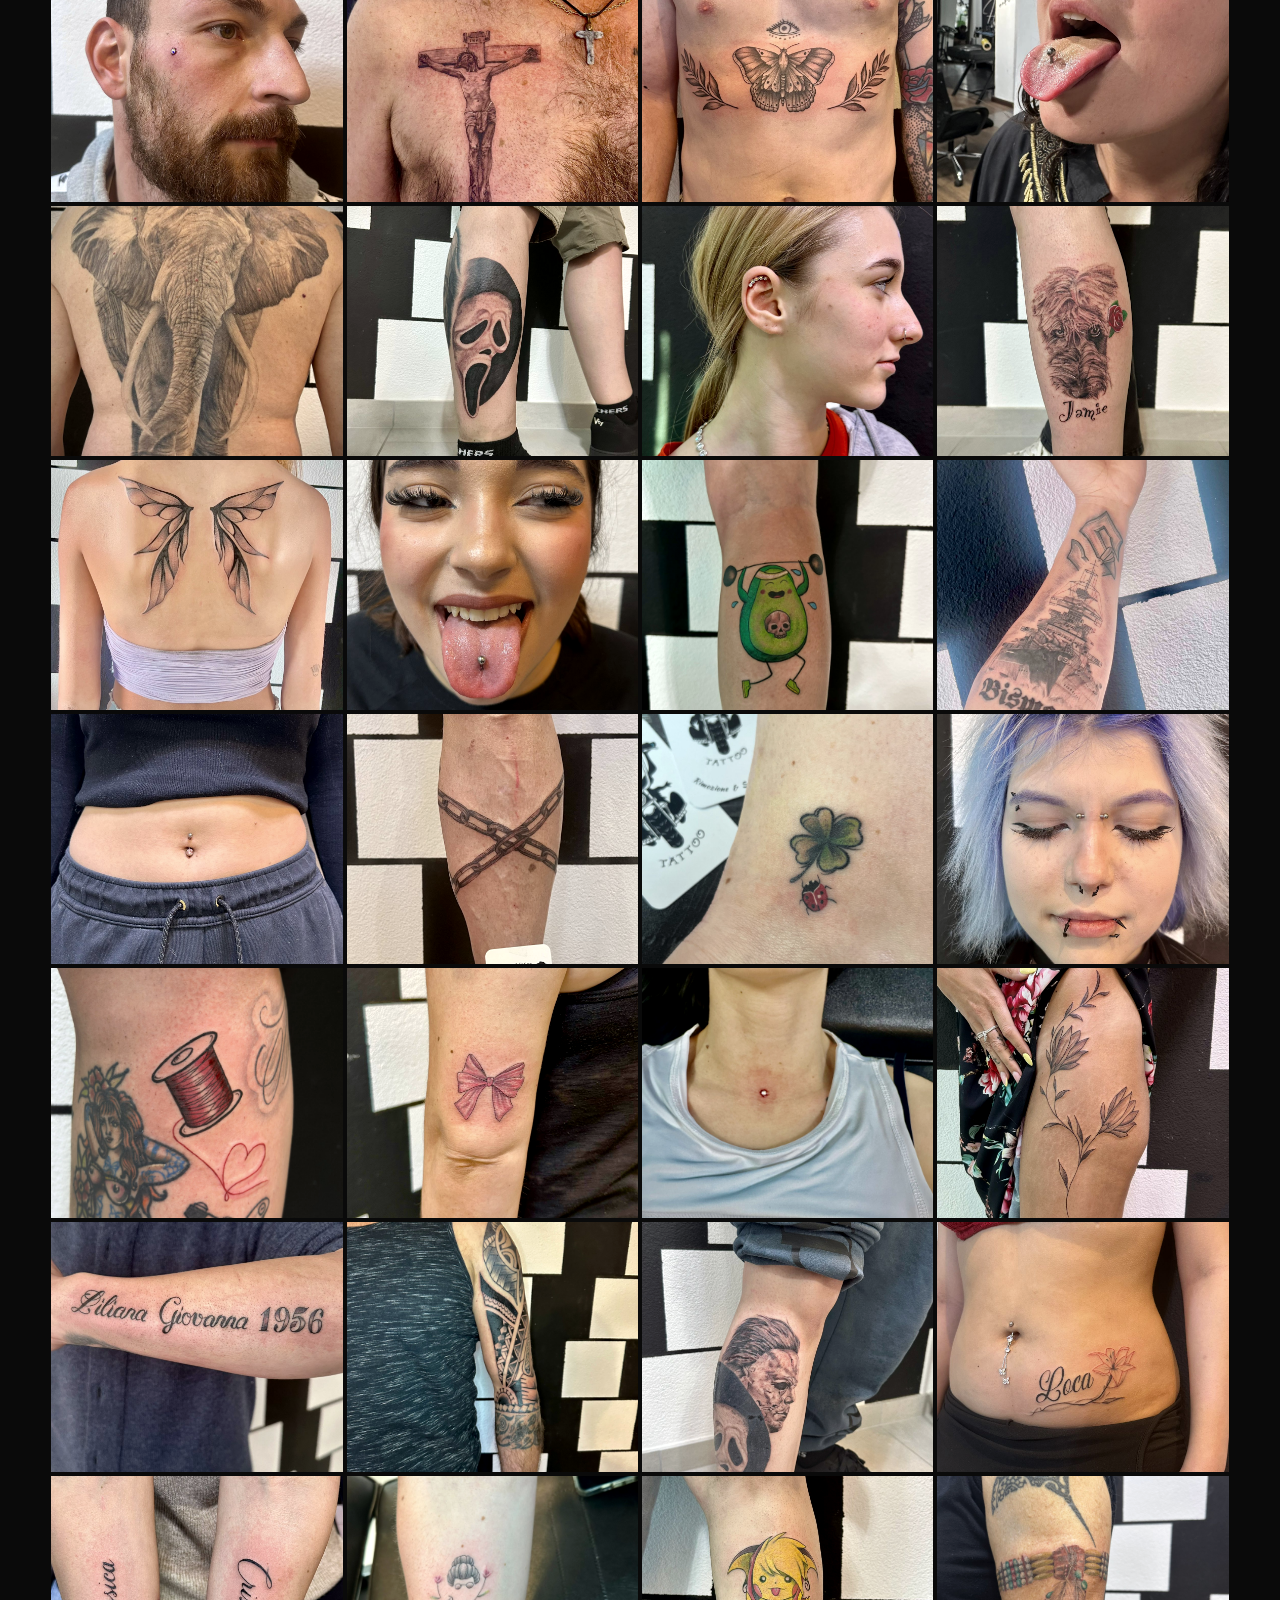
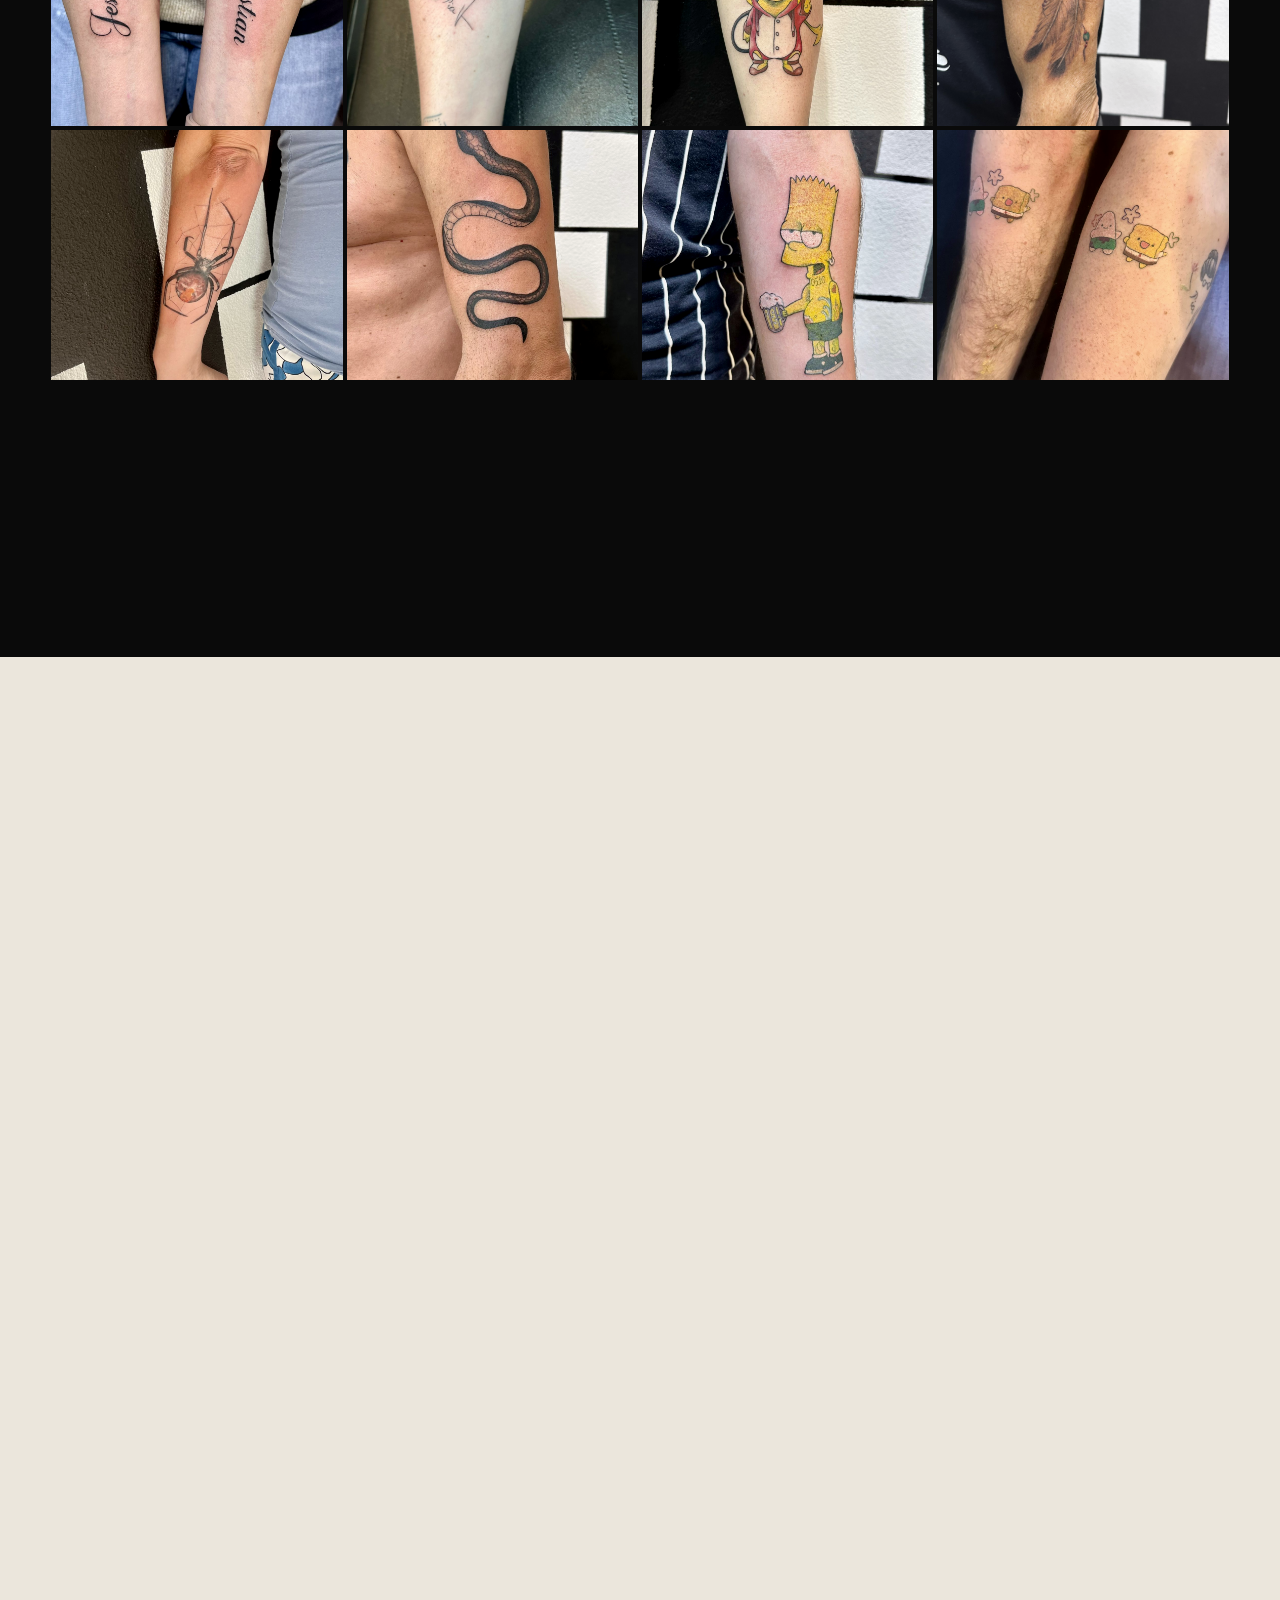
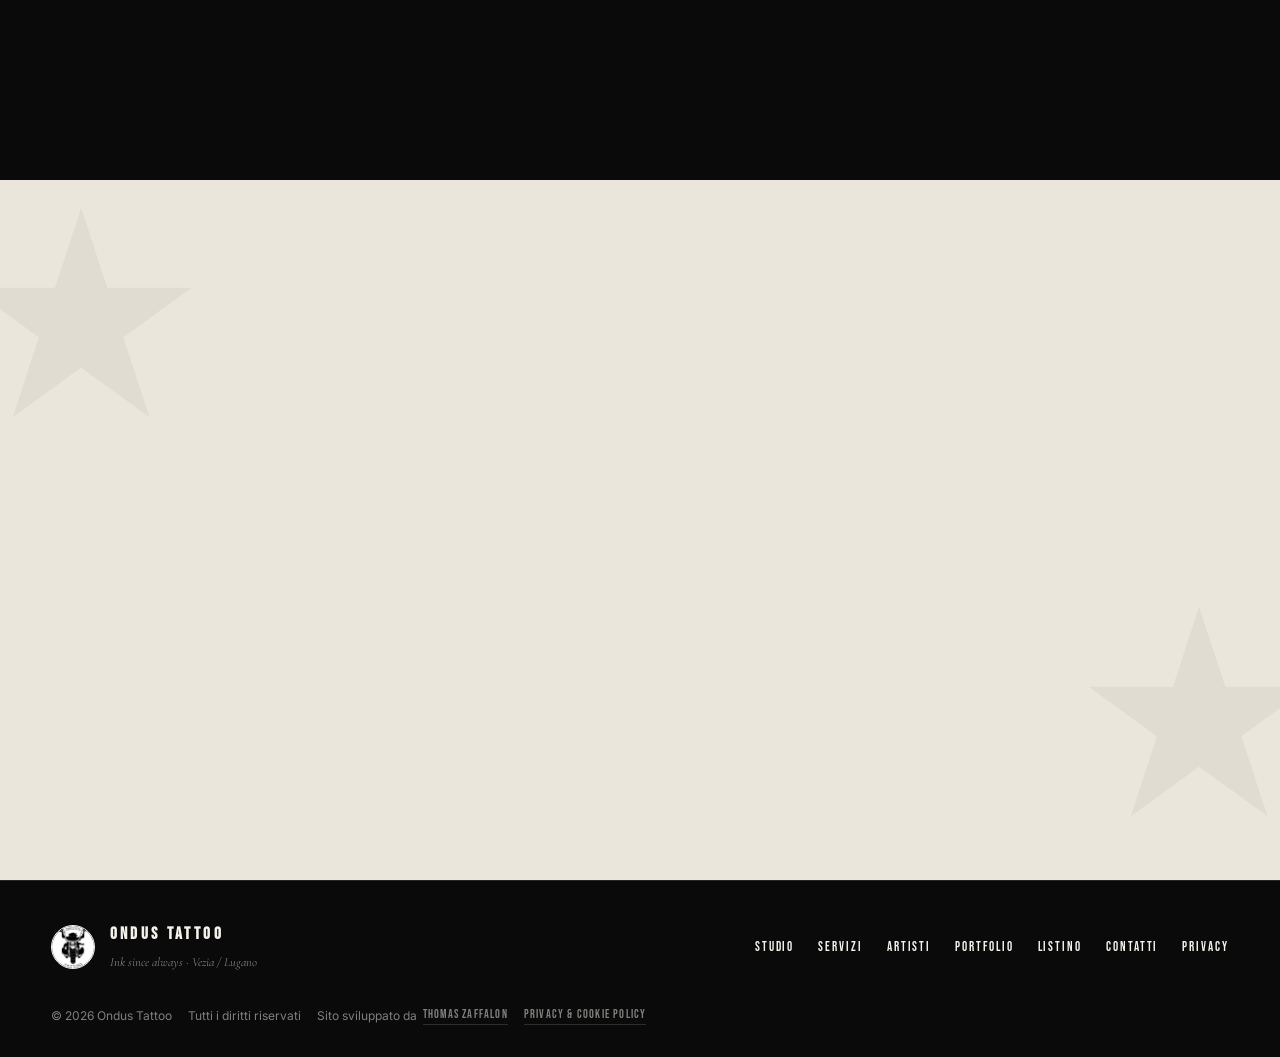
==== commit 13f08aea: "Disattiva banner ferie" ====
--- a/index.html
+++ b/index.html
@@ -64,19 +64,14 @@
 
   <!--
     ============================================
-    AVVISO FERIE / CHIUSURA STUDIO  [ATTIVO]
-    Per DISATTIVARE: avvolgi il blocco <aside ...></aside>
-    qui sotto fra i marker "BANNER:OPEN" e "BANNER:CLOSE"
-    dentro un commento HTML, come segue:
-
-      <!- - BANNER:OPEN
-      <aside class="alert-banner" ...>...</aside>
-      BANNER:CLOSE - ->    (rimuovi gli spazi tra - -)
+    AVVISO FERIE / CHIUSURA STUDIO  [DISATTIVATO]
+    Per riattivare, togli il commento HTML che racchiude il blocco
+    fra i marker "BANNER:OPEN" e "BANNER:CLOSE".
 
     Le traduzioni IT/EN/DE/FR sono gia' pronte.
     ============================================
   -->
-  <!-- BANNER:OPEN -->
+  <!-- BANNER:OPEN
   <aside class="alert-banner" id="alertBanner" role="status" aria-live="polite">
     <div class="alert-banner__inner">
       <span class="alert-banner__dot" aria-hidden="true"></span>
@@ -86,7 +81,7 @@
       <button class="alert-banner__close" id="alertBannerClose" aria-label="Chiudi">✕</button>
     </div>
   </aside>
-  <!-- BANNER:CLOSE -->
+  BANNER:CLOSE -->
 
   <!-- NAVIGATION -->
   <header class="nav" id="nav">
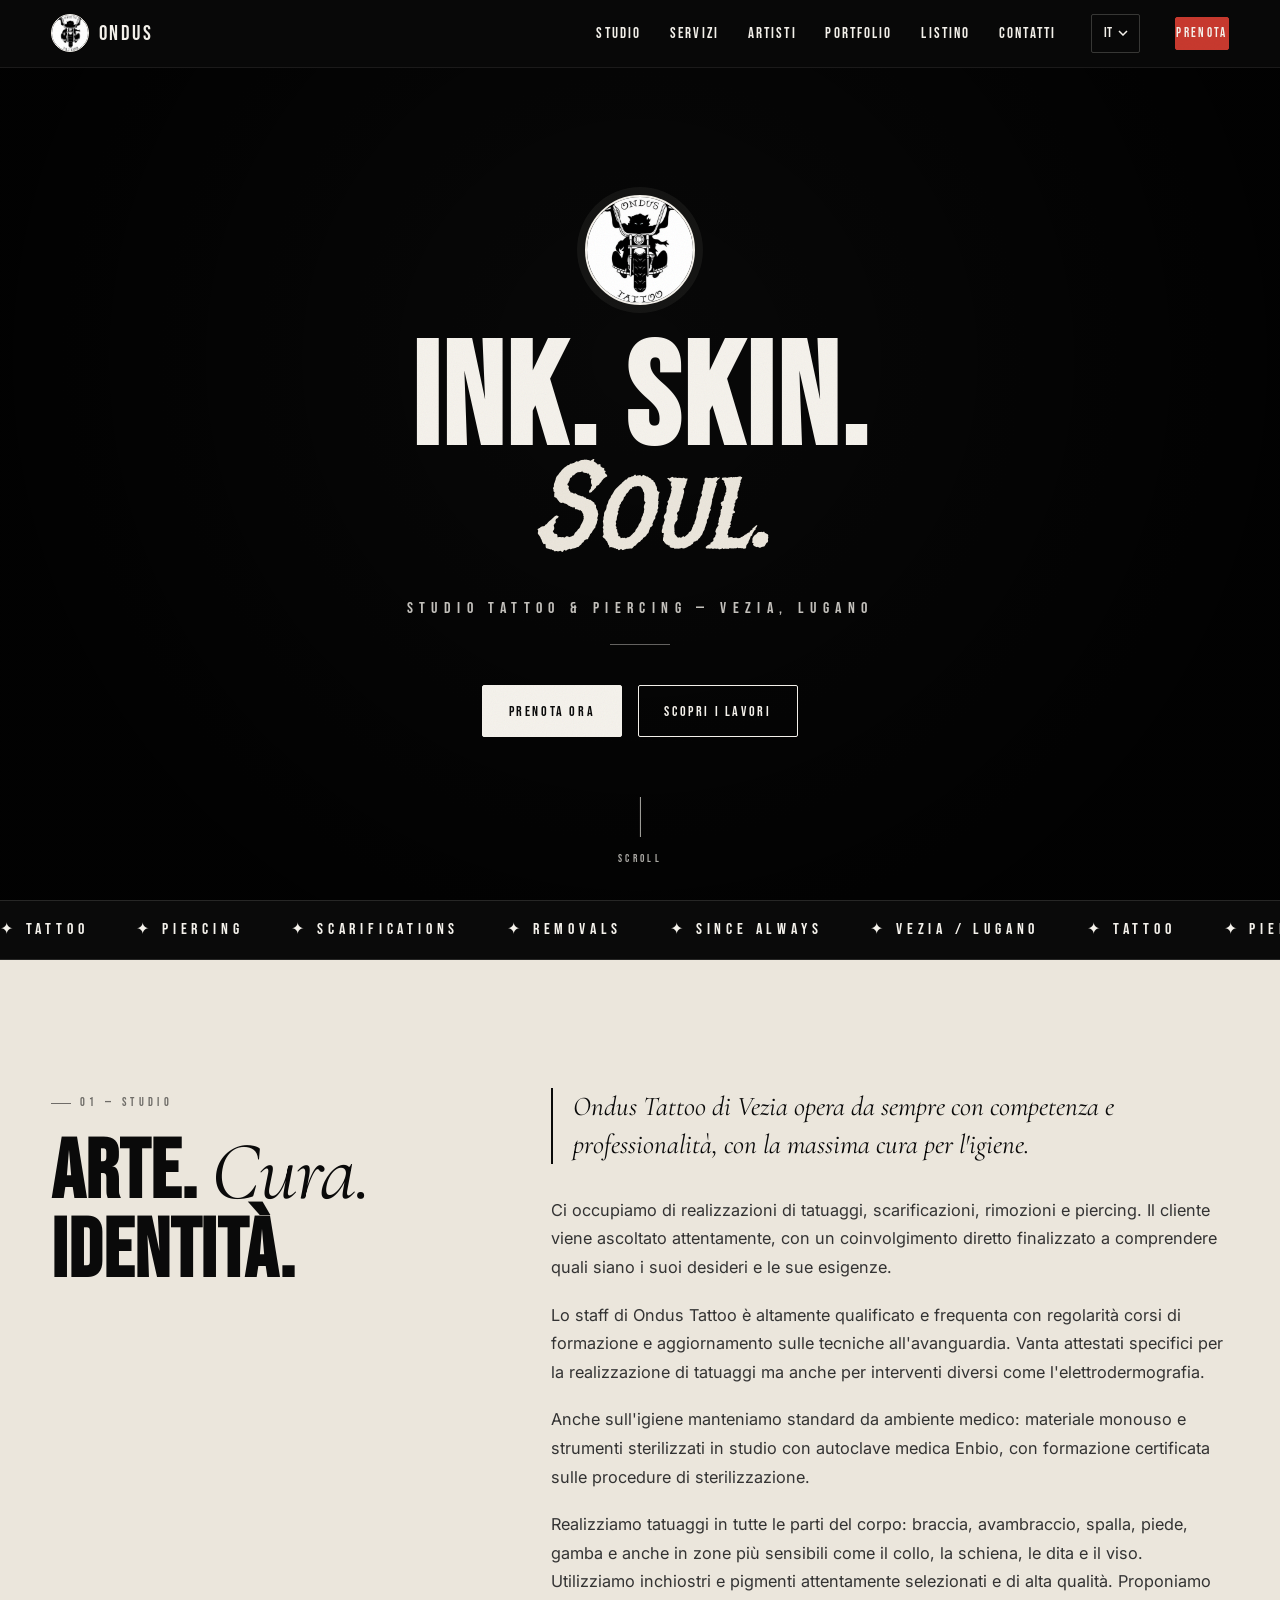
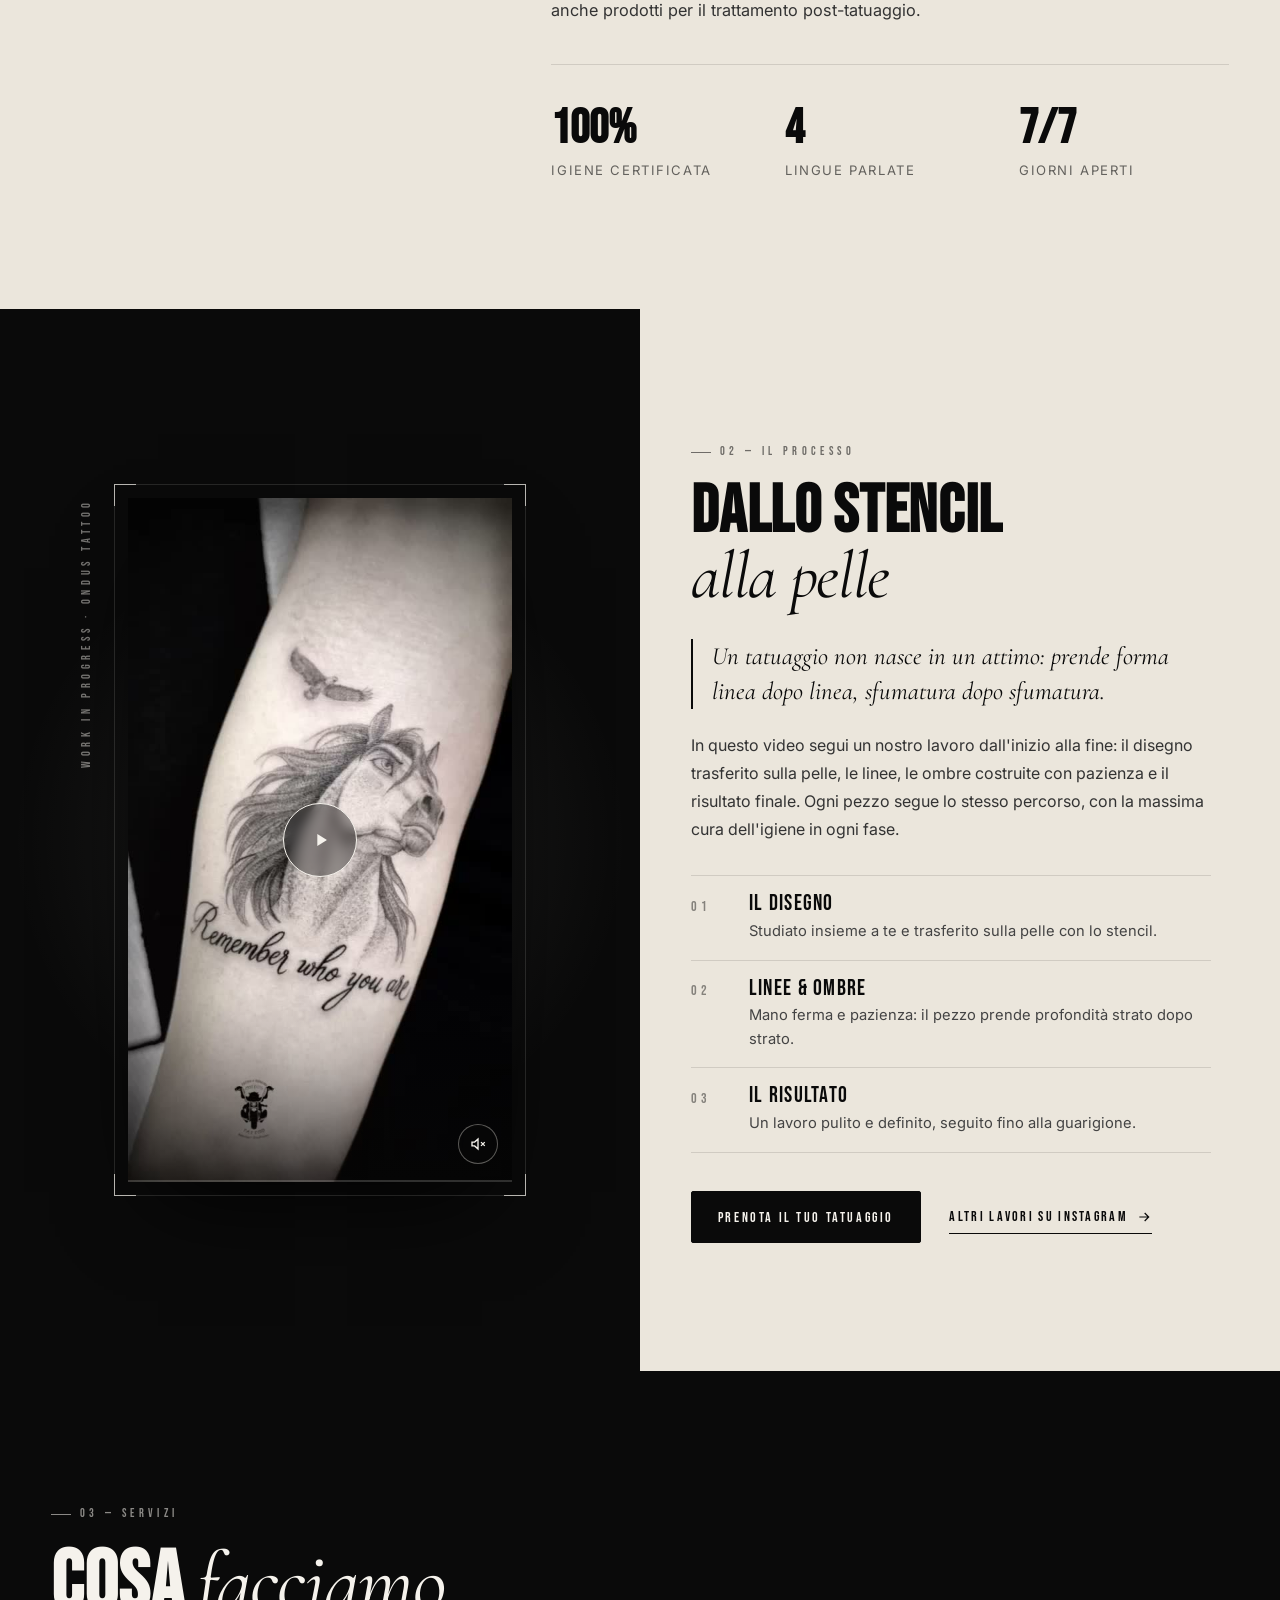
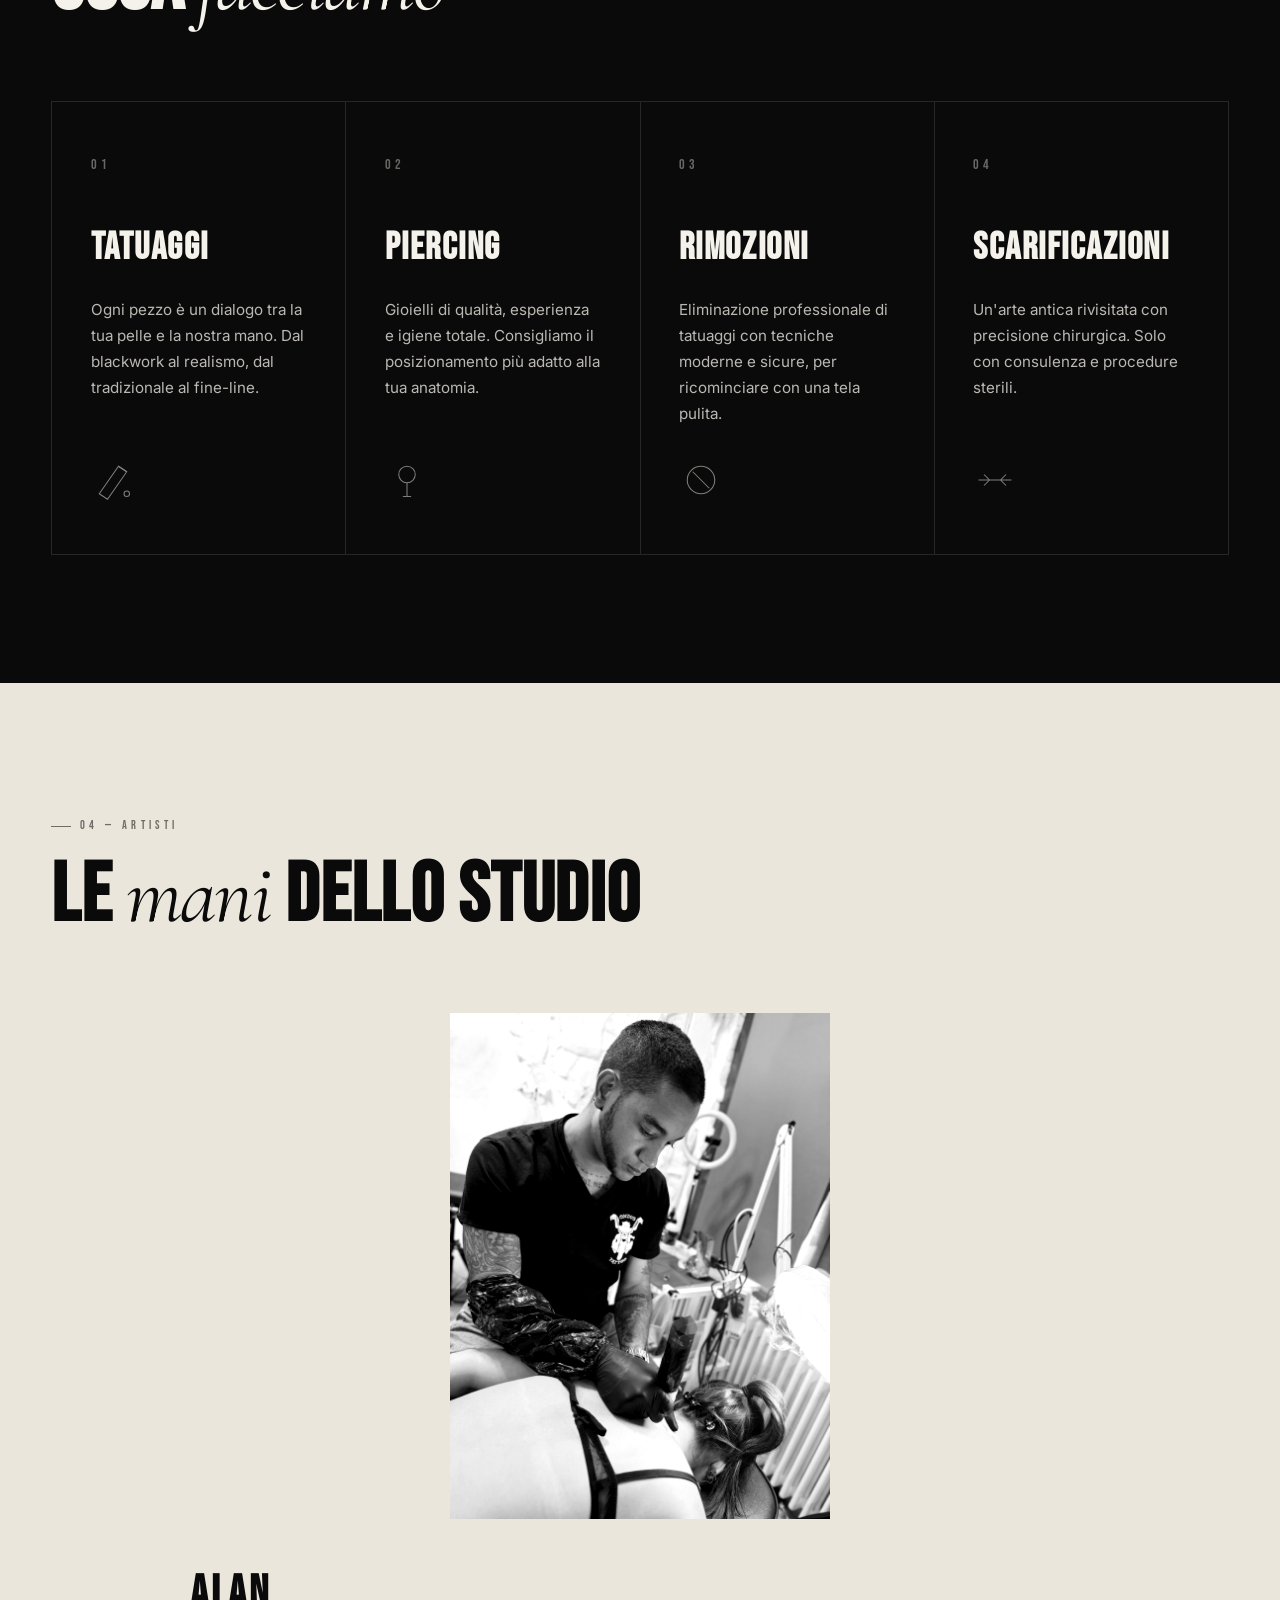
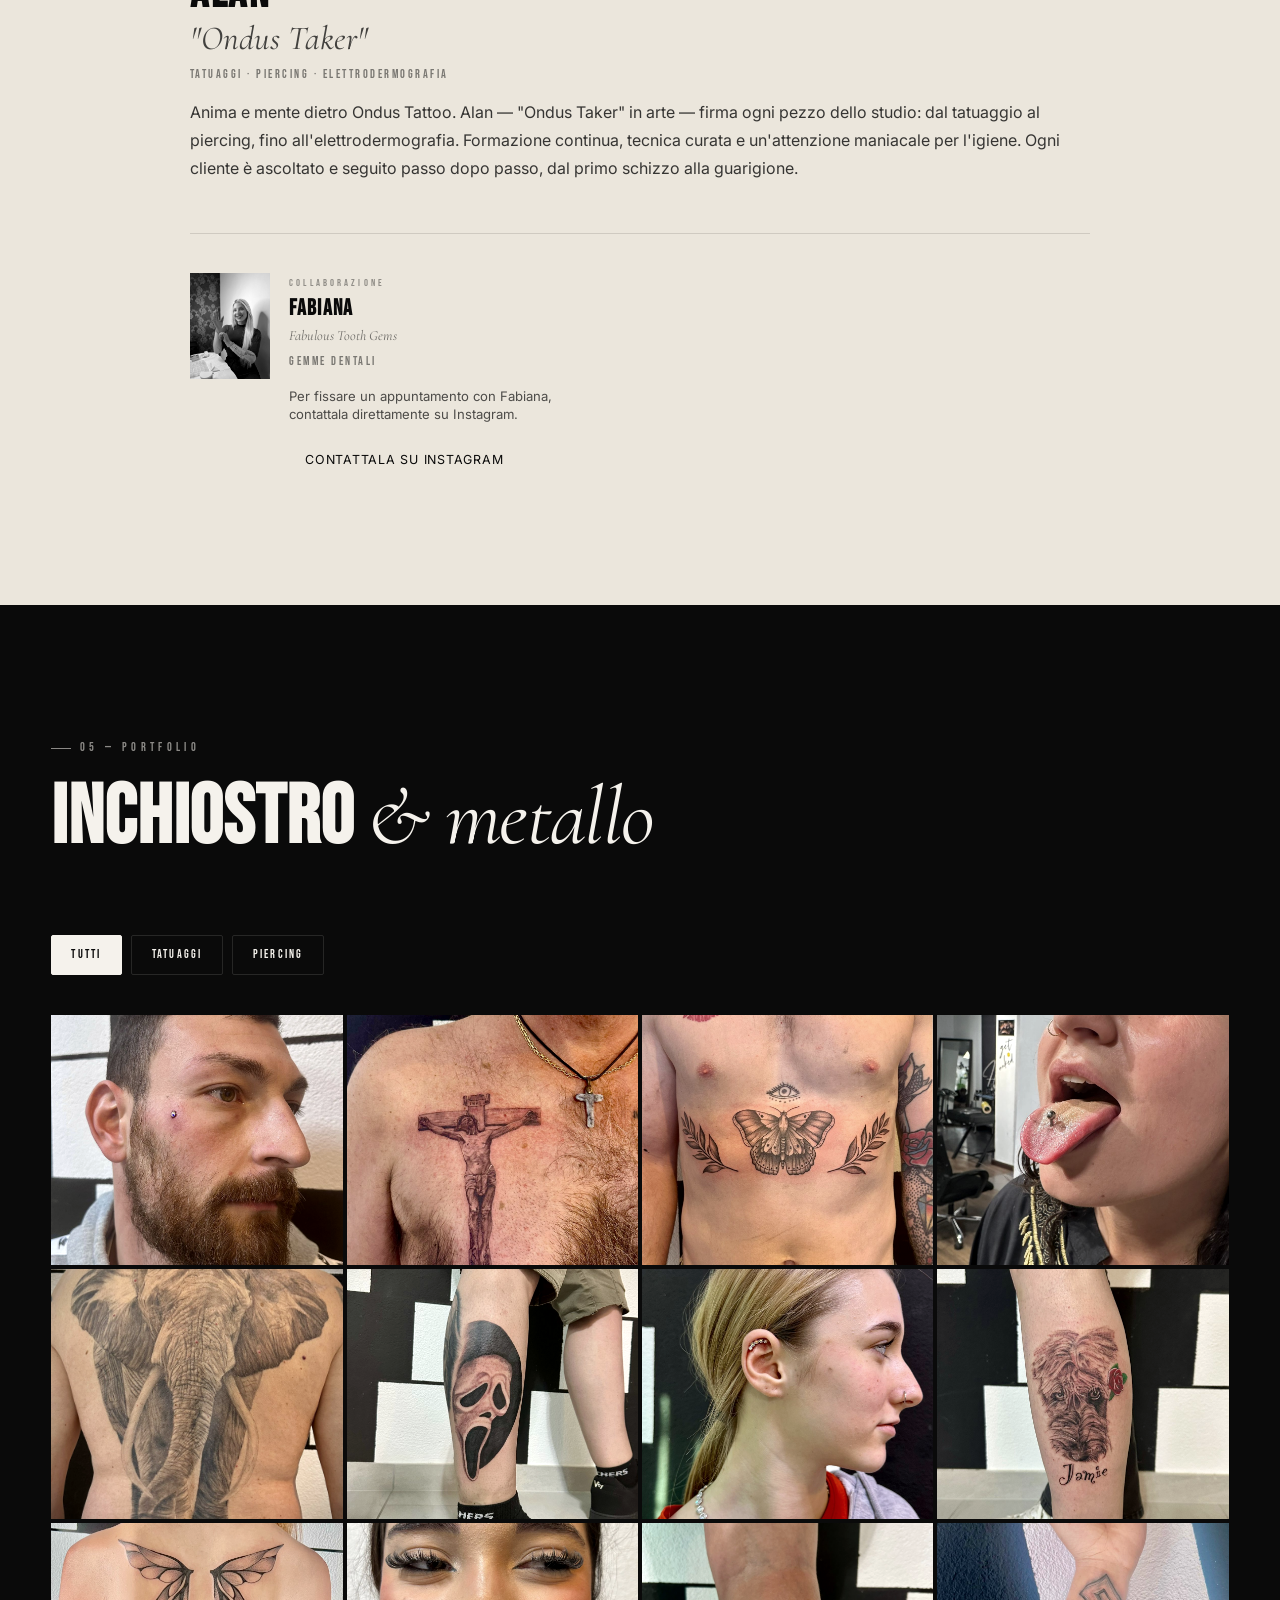
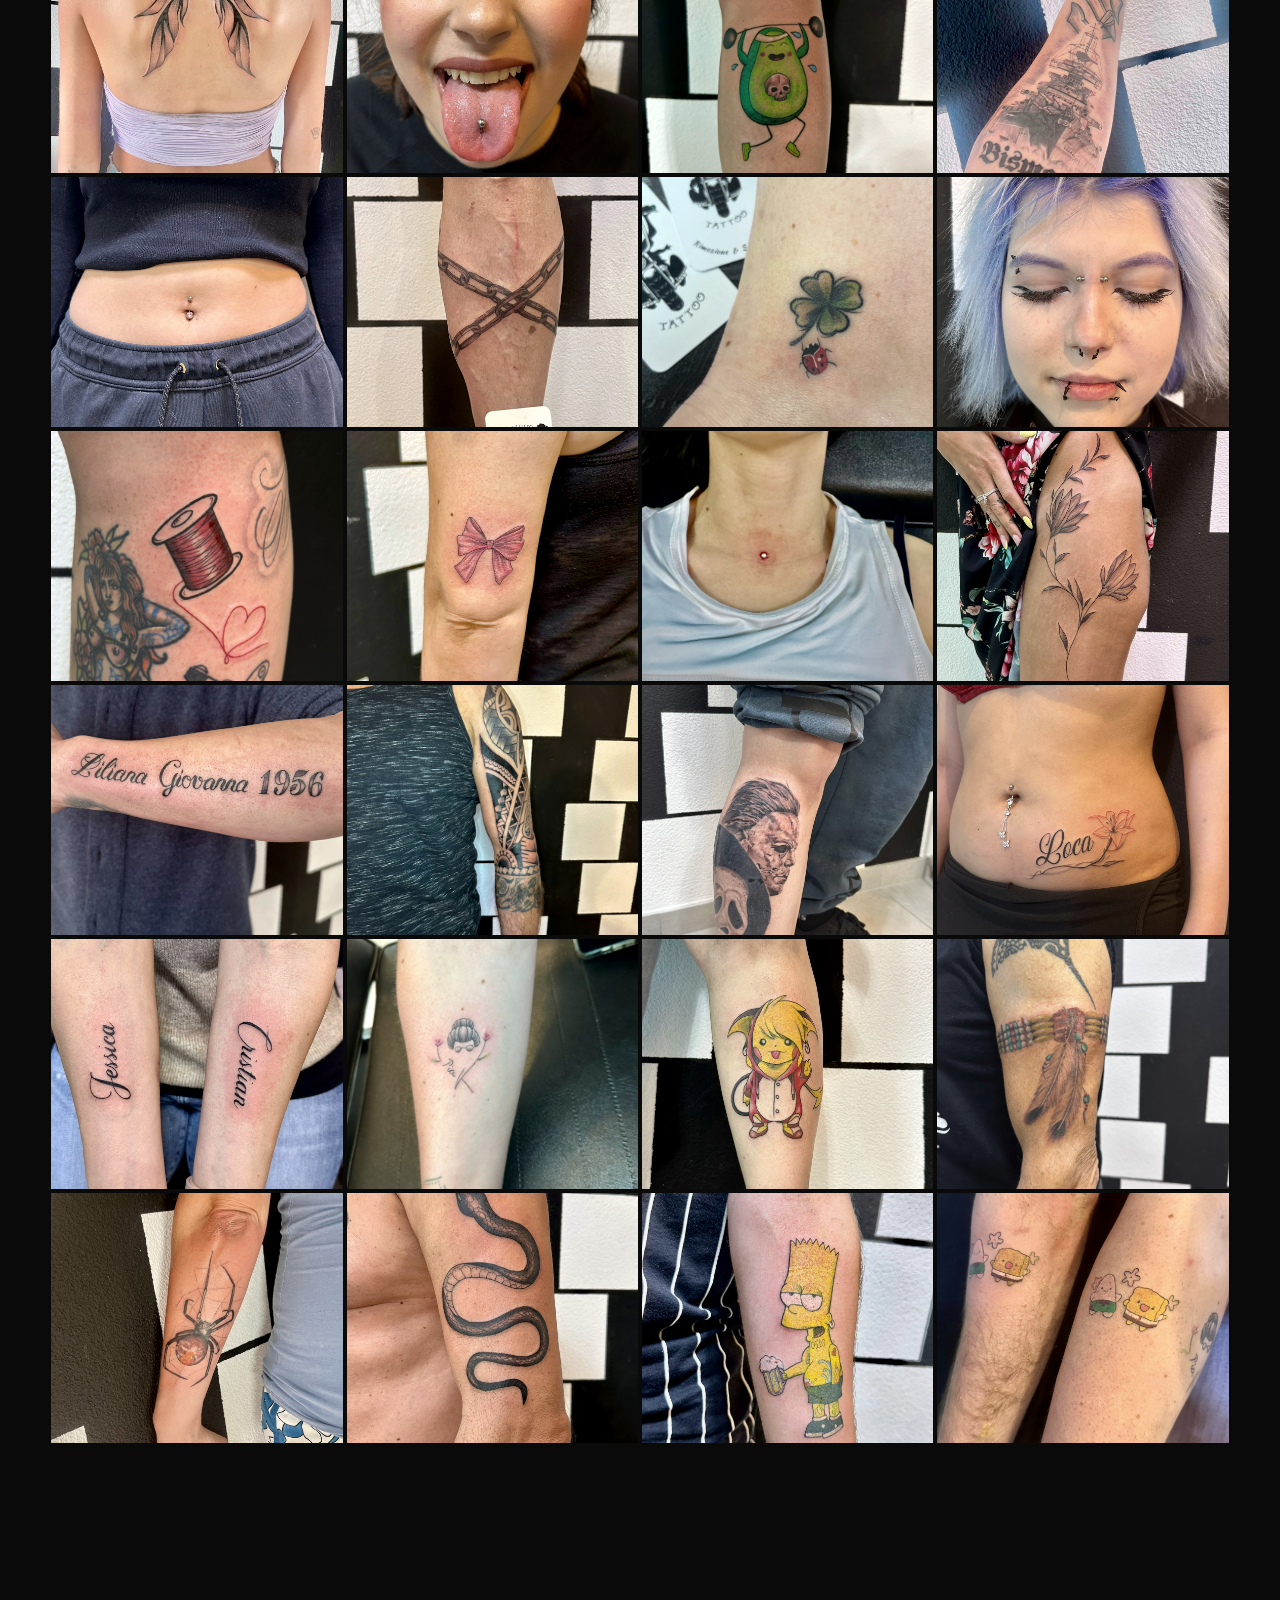
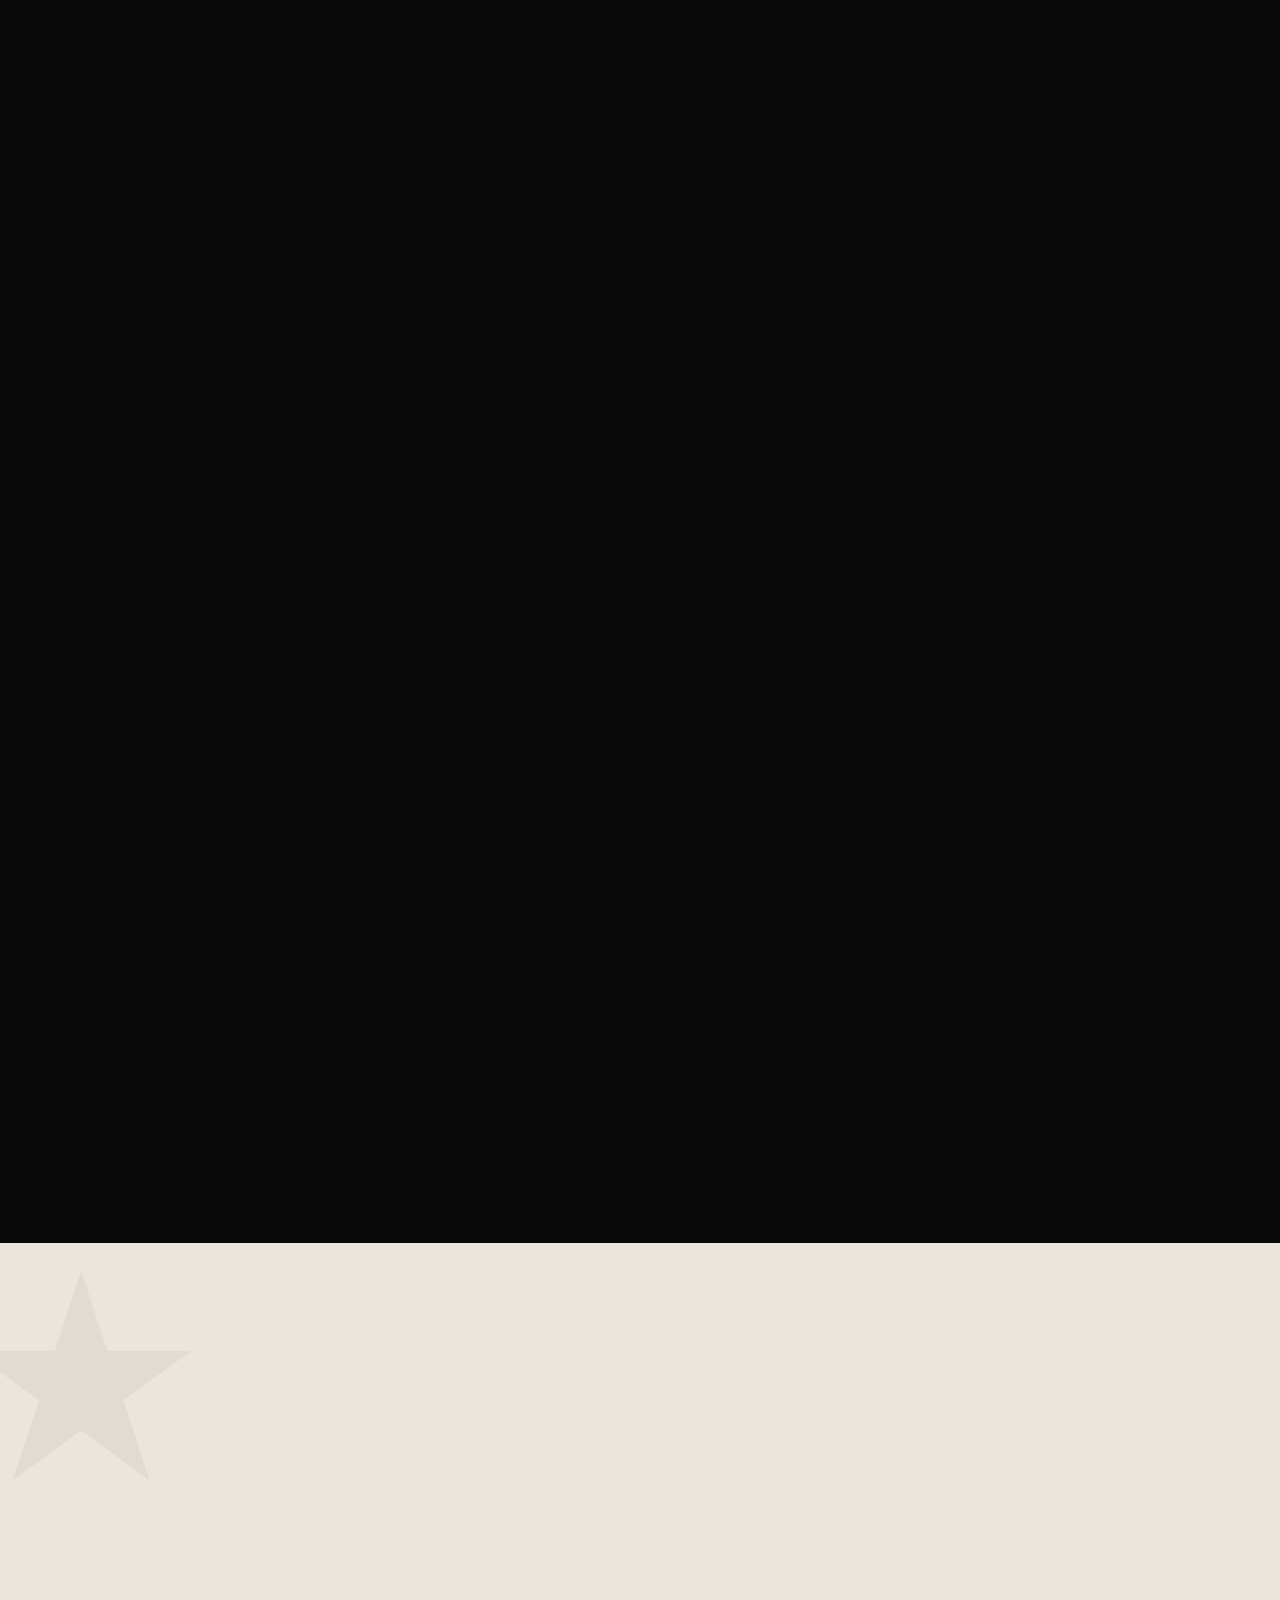
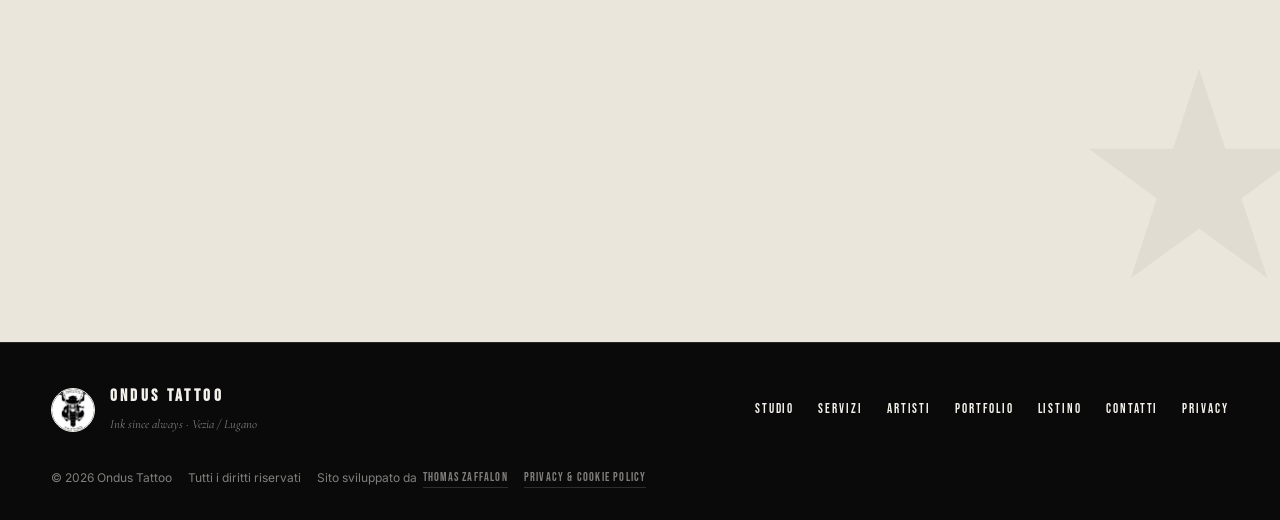
==== commit 83241c79: "Add process video section after Studio The client wants their tattoo time-lapse on the site as one o" ====
--- a/index.html
+++ b/index.html
@@ -191,11 +191,90 @@
     </div>
   </section>
 
+  <!-- PROCESSO / VIDEO
+       Su desktop: video su pannello nero a sinistra, testo su pannello chiaro a destra.
+       Il video parte (muto) solo quando entra nello schermo e si ferma quando esce.
+       File: video/processo-av1.mp4 (AV1, browser moderni) + video/processo.mp4 (H.264, fallback). -->
+  <section class="film" id="processo">
+    <div class="film__inner">
+      <header class="film__header reveal">
+        <span class="eyebrow" data-i18n="film.eyebrow">02 — Il processo</span>
+        <h2 class="section__title">
+          <span data-i18n="film.titleA">Dallo stencil</span>
+          <span class="italic" data-i18n="film.titleB">alla pelle</span>
+        </h2>
+      </header>
+
+      <div class="film__media reveal">
+        <div class="film__frame is-paused is-muted" id="filmFrame">
+          <video class="film__video" id="filmVideo" muted loop playsinline preload="none"
+                 poster="img/processo-poster.jpg" width="576" height="1024"
+                 data-i18n-aria="film.videoLabel" aria-label="Video: realizzazione di un tatuaggio da Ondus Tattoo, dallo stencil al risultato finale">
+            <source src="video/processo-av1.mp4" type='video/mp4; codecs="av01.0.04M.10, mp4a.40.2"' />
+            <source src="video/processo.mp4" type='video/mp4; codecs="avc1.64001F, mp4a.40.2"' />
+          </video>
+
+          <button class="film__toggle" id="filmToggle" type="button" data-i18n-aria="film.play" aria-label="Riproduci video">
+            <span class="film__play" aria-hidden="true">
+              <svg class="film__icon-play" width="22" height="22" viewBox="0 0 24 24" fill="currentColor"><path d="M8 5.5v13l10.5-6.5z"/></svg>
+              <svg class="film__icon-pause" width="20" height="20" viewBox="0 0 24 24" fill="currentColor"><rect x="6.5" y="5" width="3.5" height="14"/><rect x="14" y="5" width="3.5" height="14"/></svg>
+            </span>
+          </button>
+
+          <button class="film__sound" id="filmSound" type="button" data-i18n-aria="film.soundOn" aria-label="Attiva audio">
+            <svg class="film__icon-muted" width="18" height="18" viewBox="0 0 24 24" fill="none" stroke="currentColor" stroke-width="1.8" aria-hidden="true"><path d="M4 9.5h3.5L12 5.5v13l-4.5-4H4z"/><path d="M16 9.5l5 5M21 9.5l-5 5"/></svg>
+            <svg class="film__icon-sound" width="18" height="18" viewBox="0 0 24 24" fill="none" stroke="currentColor" stroke-width="1.8" aria-hidden="true"><path d="M4 9.5h3.5L12 5.5v13l-4.5-4H4z"/><path d="M15.5 9a4.2 4.2 0 0 1 0 6M18.2 6.5a8 8 0 0 1 0 11"/></svg>
+          </button>
+
+          <span class="film__progress" aria-hidden="true"><span id="filmProgress"></span></span>
+          <span class="film__tag" aria-hidden="true">Work in progress · Ondus Tattoo</span>
+        </div>
+      </div>
+
+      <div class="film__body reveal">
+        <p class="film__lead" data-i18n="film.lead">Un tatuaggio non nasce in un attimo: prende forma linea dopo linea, sfumatura dopo sfumatura.</p>
+        <p data-i18n="film.p1">In questo video segui un nostro lavoro dall'inizio alla fine: il disegno trasferito sulla pelle, le linee, le ombre costruite con pazienza e il risultato finale. Ogni pezzo segue lo stesso percorso, con la massima cura dell'igiene in ogni fase.</p>
+
+        <ol class="film__steps">
+          <li>
+            <span class="film__step-num">01</span>
+            <div>
+              <h3 data-i18n="film.s1.title">Il disegno</h3>
+              <p data-i18n="film.s1.desc">Studiato insieme a te e trasferito sulla pelle con lo stencil.</p>
+            </div>
+          </li>
+          <li>
+            <span class="film__step-num">02</span>
+            <div>
+              <h3 data-i18n="film.s2.title">Linee &amp; ombre</h3>
+              <p data-i18n="film.s2.desc">Mano ferma e pazienza: il pezzo prende profondità strato dopo strato.</p>
+            </div>
+          </li>
+          <li>
+            <span class="film__step-num">03</span>
+            <div>
+              <h3 data-i18n="film.s3.title">Il risultato</h3>
+              <p data-i18n="film.s3.desc">Un lavoro pulito e definito, seguito fino alla guarigione.</p>
+            </div>
+          </li>
+        </ol>
+
+        <div class="film__ctas">
+          <a href="https://ondustattoofydl.setmore.com/ondus" target="_blank" rel="noopener" class="btn btn--primary" data-i18n="film.book">Prenota il tuo tatuaggio</a>
+          <a href="https://www.instagram.com/ondus.tattoo" target="_blank" rel="noopener" class="film__link">
+            <span data-i18n="film.insta">Altri lavori su Instagram</span>
+            <svg width="16" height="16" viewBox="0 0 24 24" fill="none" stroke="currentColor" stroke-width="1.8" aria-hidden="true"><path d="M5 12h14M13 6l6 6-6 6"/></svg>
+          </a>
+        </div>
+      </div>
+    </div>
+  </section>
+
   <!-- SERVICES -->
   <section class="services section section--dark" id="services">
     <div class="section__inner">
       <div class="section__header reveal">
-        <span class="eyebrow" data-i18n="services.eyebrow">02 — Servizi</span>
+        <span class="eyebrow" data-i18n="services.eyebrow">03 — Servizi</span>
         <h2 class="section__title"><span data-i18n="services.titleA">Cosa</span> <span class="italic" data-i18n="services.titleB">facciamo</span></h2>
       </div>
 
@@ -235,7 +314,7 @@
   <section class="artists section" id="artists">
     <div class="section__inner">
       <div class="section__header reveal">
-        <span class="eyebrow" data-i18n="artists.eyebrow">03 — Artisti</span>
+        <span class="eyebrow" data-i18n="artists.eyebrow">04 — Artisti</span>
         <h2 class="section__title"><span data-i18n="artists.titleA">Le</span> <span class="italic" data-i18n="artists.titleB">mani</span> <span data-i18n="artists.titleC">dello studio</span></h2>
       </div>
 
@@ -280,7 +359,7 @@
   <section class="portfolio section section--dark" id="portfolio">
     <div class="section__inner">
       <div class="section__header reveal">
-        <span class="eyebrow" data-i18n="portfolio.eyebrow">04 — Portfolio</span>
+        <span class="eyebrow" data-i18n="portfolio.eyebrow">05 — Portfolio</span>
         <h2 class="section__title"><span data-i18n="portfolio.titleA">Inchiostro</span> <span class="italic" data-i18n="portfolio.titleB">&amp; metallo</span></h2>
       </div>
 
@@ -343,7 +422,7 @@
   <section class="pricing section" id="pricing">
     <div class="section__inner">
       <div class="section__header reveal">
-        <span class="eyebrow" data-i18n="pricing.eyebrow">05 — Listino</span>
+        <span class="eyebrow" data-i18n="pricing.eyebrow">06 — Listino</span>
         <h2 class="section__title"><span data-i18n="pricing.titleA">Listino</span> <span class="italic" data-i18n="pricing.titleB">prezzi</span></h2>
       </div>
 
@@ -421,7 +500,7 @@
   <section class="contact section section--dark" id="contact">
     <div class="section__inner">
       <div class="section__header reveal">
-        <span class="eyebrow" data-i18n="contact.eyebrow">06 — Contatti</span>
+        <span class="eyebrow" data-i18n="contact.eyebrow">07 — Contatti</span>
         <h2 class="section__title"><span data-i18n="contact.titleA">Passa</span> <span class="italic" data-i18n="contact.titleB">da noi</span></h2>
       </div>
 
@@ -489,7 +568,7 @@
   <!-- BOOKING CTA -->
   <section class="booking section" id="booking">
     <div class="section__inner booking__inner reveal">
-      <span class="eyebrow" data-i18n="booking.eyebrow">07 — Prenota</span>
+      <span class="eyebrow" data-i18n="booking.eyebrow">08 — Prenota</span>
       <h2 class="section__title section__title--xl">
         <span data-i18n="booking.titleA">Pronto a</span>
         <span class="italic" data-i18n="booking.titleB">lasciare</span>
--- a/css/style.css
+++ b/css/style.css
@@ -493,6 +493,311 @@
   letter-spacing: .12em;
   text-transform: uppercase;
   opacity: .6;
+}
+
+/* ==============================
+   FILM / PROCESSO (video)
+   Desktop: black half with the video, bone half with the text.
+   Mobile: title + video on black, text on a full-bleed bone panel,
+   so the light/dark rhythm between sections is preserved.
+   ============================== */
+.film {
+  --film-h: min(76vh, 720px);
+  position: relative;
+  background: linear-gradient(90deg, var(--black) 50%, var(--bone) 50%);
+  color: var(--black);
+  overflow: hidden;
+}
+.film__inner {
+  max-width: var(--maxw);
+  margin: 0 auto;
+  padding: clamp(4rem, 10vw, 8rem) var(--pad);
+  display: grid;
+  grid-template-columns: minmax(0, 1fr) minmax(0, 1fr);
+  grid-template-rows: 1fr auto auto 1fr;
+  column-gap: clamp(3rem, 8vw, 8rem);
+}
+.film__header {
+  grid-column: 2;
+  grid-row: 2;
+  margin-bottom: 2rem;
+}
+.film__header .section__title {
+  font-size: clamp(2.6rem, 5.2vw, 4.8rem);
+}
+.film__header .section__title span { display: block; }
+.film__body {
+  grid-column: 2;
+  grid-row: 3;
+  max-width: 520px;
+}
+.film__media {
+  grid-column: 1;
+  grid-row: 1 / -1;
+  position: relative;
+  display: flex;
+  align-items: center;
+  justify-content: center;
+  color: var(--white);
+}
+/* soft light behind the frame */
+.film__media::before {
+  content: "";
+  position: absolute;
+  left: 50%; top: 50%;
+  width: 140%;
+  aspect-ratio: 1;
+  transform: translate(-50%, -50%);
+  background: radial-gradient(circle, rgba(245, 242, 236, 0.09), transparent 58%);
+  pointer-events: none;
+}
+
+/* ---- frame ---- */
+.film__frame {
+  position: relative;
+  width: min(100% - 2.5rem, calc(var(--film-h) * 9 / 16));
+  aspect-ratio: 9 / 16;
+  background: var(--ink);
+  box-shadow: 0 40px 90px -30px rgba(0, 0, 0, 0.9);
+}
+/* passe-partout line + viewfinder corners */
+.film__frame::before,
+.film__frame::after {
+  content: "";
+  position: absolute;
+  inset: -14px;
+  pointer-events: none;
+}
+.film__frame::before { border: 1px solid var(--line); }
+.film__frame::after {
+  --c: var(--white);
+  --l: 22px;
+  background:
+    linear-gradient(var(--c), var(--c)) top left / var(--l) 1px,
+    linear-gradient(var(--c), var(--c)) top left / 1px var(--l),
+    linear-gradient(var(--c), var(--c)) top right / var(--l) 1px,
+    linear-gradient(var(--c), var(--c)) top right / 1px var(--l),
+    linear-gradient(var(--c), var(--c)) bottom left / var(--l) 1px,
+    linear-gradient(var(--c), var(--c)) bottom left / 1px var(--l),
+    linear-gradient(var(--c), var(--c)) bottom right / var(--l) 1px,
+    linear-gradient(var(--c), var(--c)) bottom right / 1px var(--l);
+  background-repeat: no-repeat;
+  opacity: .7;
+}
+.film__video {
+  display: block;
+  width: 100%;
+  height: 100%;
+  object-fit: cover;
+}
+.film__tag {
+  position: absolute;
+  top: 0;
+  right: calc(100% + 14px + 1.1rem);
+  writing-mode: vertical-rl;
+  transform: rotate(180deg);
+  font-family: var(--f-head);
+  font-size: .72rem;
+  letter-spacing: .4em;
+  white-space: nowrap;
+  opacity: .45;
+}
+
+/* ---- controls ---- */
+.film__toggle {
+  position: absolute;
+  inset: 0;
+  display: flex;
+  align-items: center;
+  justify-content: center;
+  background: linear-gradient(0deg, rgba(10, 10, 10, 0.45), transparent 28%);
+  cursor: pointer;
+}
+.film__play {
+  display: flex;
+  align-items: center;
+  justify-content: center;
+  width: 74px;
+  height: 74px;
+  border-radius: 50%;
+  border: 1.5px solid var(--white);
+  background: rgba(10, 10, 10, 0.35);
+  backdrop-filter: blur(6px);
+  -webkit-backdrop-filter: blur(6px);
+  color: var(--white);
+  opacity: 0;
+  transform: scale(.85);
+  transition: opacity .35s var(--ease), transform .35s var(--ease), background .3s;
+}
+.film__play svg { display: none; }
+.film__frame.is-paused .film__play { opacity: 1; transform: scale(1); }
+.film__frame.is-paused .film__icon-play { display: block; margin-left: 3px; }
+.film__frame:not(.is-paused) .film__icon-pause { display: block; }
+.film__toggle:focus-visible .film__play {
+  opacity: 1;
+  transform: scale(1);
+  background: rgba(10, 10, 10, 0.55);
+}
+/* hover only on real pointers: on touch it would stick after a tap */
+@media (hover: hover) {
+  .film__toggle:hover .film__play {
+    opacity: 1;
+    transform: scale(1);
+    background: rgba(10, 10, 10, 0.55);
+  }
+}
+.film__toggle:focus-visible { outline: none; }
+.film__toggle:focus-visible .film__play { box-shadow: 0 0 0 3px rgba(245, 242, 236, 0.35); }
+
+.film__sound {
+  position: absolute;
+  right: 14px;
+  bottom: 18px;
+  z-index: 2;
+  display: flex;
+  align-items: center;
+  justify-content: center;
+  width: 40px;
+  height: 40px;
+  border-radius: 50%;
+  border: 1px solid rgba(245, 242, 236, 0.35);
+  background: rgba(10, 10, 10, 0.45);
+  backdrop-filter: blur(6px);
+  -webkit-backdrop-filter: blur(6px);
+  color: var(--white);
+  transition: background .3s, border-color .3s;
+}
+.film__sound:hover { background: rgba(10, 10, 10, 0.7); border-color: var(--white); }
+.film__sound:focus-visible { outline: 2px solid var(--white); outline-offset: 2px; }
+.film__sound svg { display: none; }
+.film__frame.is-muted .film__icon-muted,
+.film__frame:not(.is-muted) .film__icon-sound { display: block; }
+
+.film__progress {
+  position: absolute;
+  left: 0; right: 0; bottom: 0;
+  height: 2px;
+  background: rgba(245, 242, 236, 0.18);
+  pointer-events: none;
+}
+.film__progress span {
+  display: block;
+  height: 100%;
+  background: var(--red);
+  transform: scaleX(0);
+  transform-origin: left;
+}
+
+/* ---- text ---- */
+.film__lead {
+  font-family: var(--f-serif);
+  font-size: clamp(1.25rem, 2vw, 1.55rem);
+  font-style: italic;
+  line-height: 1.4;
+  margin-bottom: 1.4rem;
+  padding-left: 1.2rem;
+  border-left: 2px solid var(--black);
+}
+.film__body > p:not(.film__lead) {
+  font-size: 1rem;
+  line-height: 1.75;
+  color: #333;
+}
+.film__steps {
+  list-style: none;
+  margin: 2rem 0 2.4rem;
+  border-top: 1px solid var(--line-dark);
+}
+.film__steps li {
+  display: grid;
+  grid-template-columns: 2.6rem 1fr;
+  gap: .4rem 1rem;
+  padding: 1rem 0;
+  border-bottom: 1px solid var(--line-dark);
+}
+.film__step-num {
+  font-family: var(--f-head);
+  font-size: .85rem;
+  letter-spacing: .3em;
+  opacity: .45;
+  padding-top: .3rem;
+}
+.film__steps h3 {
+  font-family: var(--f-head);
+  font-weight: 400;
+  font-size: 1.35rem;
+  letter-spacing: .06em;
+  text-transform: uppercase;
+  line-height: 1.1;
+  margin-bottom: .25rem;
+}
+.film__steps p {
+  font-size: .92rem;
+  line-height: 1.6;
+  color: #444;
+}
+.film__ctas {
+  display: flex;
+  flex-wrap: wrap;
+  align-items: center;
+  gap: 1rem 1.8rem;
+}
+.film__ctas .btn--primary {
+  background: var(--black);
+  color: var(--white);
+  border-color: var(--black);
+}
+.film__ctas .btn--primary:hover {
+  background: transparent;
+  color: var(--black);
+}
+.film__link {
+  display: inline-flex;
+  align-items: center;
+  gap: .5rem;
+  font-family: var(--f-head);
+  letter-spacing: .16em;
+  font-size: .9rem;
+  padding: .3rem 0;
+  border-bottom: 1px solid currentColor;
+  transition: opacity .3s;
+}
+.film__link svg { transition: transform .3s var(--ease); }
+.film__link:hover { opacity: .65; }
+.film__link:hover svg { transform: translateX(4px); }
+
+@media (max-width: 900px) {
+  .film {
+    --film-h: min(70vh, 600px);
+    background: var(--black);
+    color: var(--white);
+  }
+  .film__inner {
+    grid-template-columns: minmax(0, 1fr);
+    grid-template-rows: none;
+    padding-bottom: 0;
+  }
+  .film__header,
+  .film__media,
+  .film__body {
+    grid-column: 1;
+    grid-row: auto;
+  }
+  .film__header { margin-bottom: clamp(2.5rem, 6vw, 3.5rem); }
+  .film__tag { display: none; }
+  .film__frame { width: min(100% - 28px, calc(var(--film-h) * 9 / 16)); }
+  .film__body {
+    max-width: none;
+    margin: clamp(3.5rem, 9vw, 5rem) calc(-1 * var(--pad)) 0;
+    padding: clamp(3rem, 8vw, 4.5rem) var(--pad);
+    background: var(--bone);
+    color: var(--black);
+  }
+}
+@media (max-width: 480px) {
+  .film__ctas { flex-direction: column; align-items: stretch; }
+  .film__ctas .btn { width: 100%; }
+  .film__link { align-self: center; }
 }
 
 /* ==============================
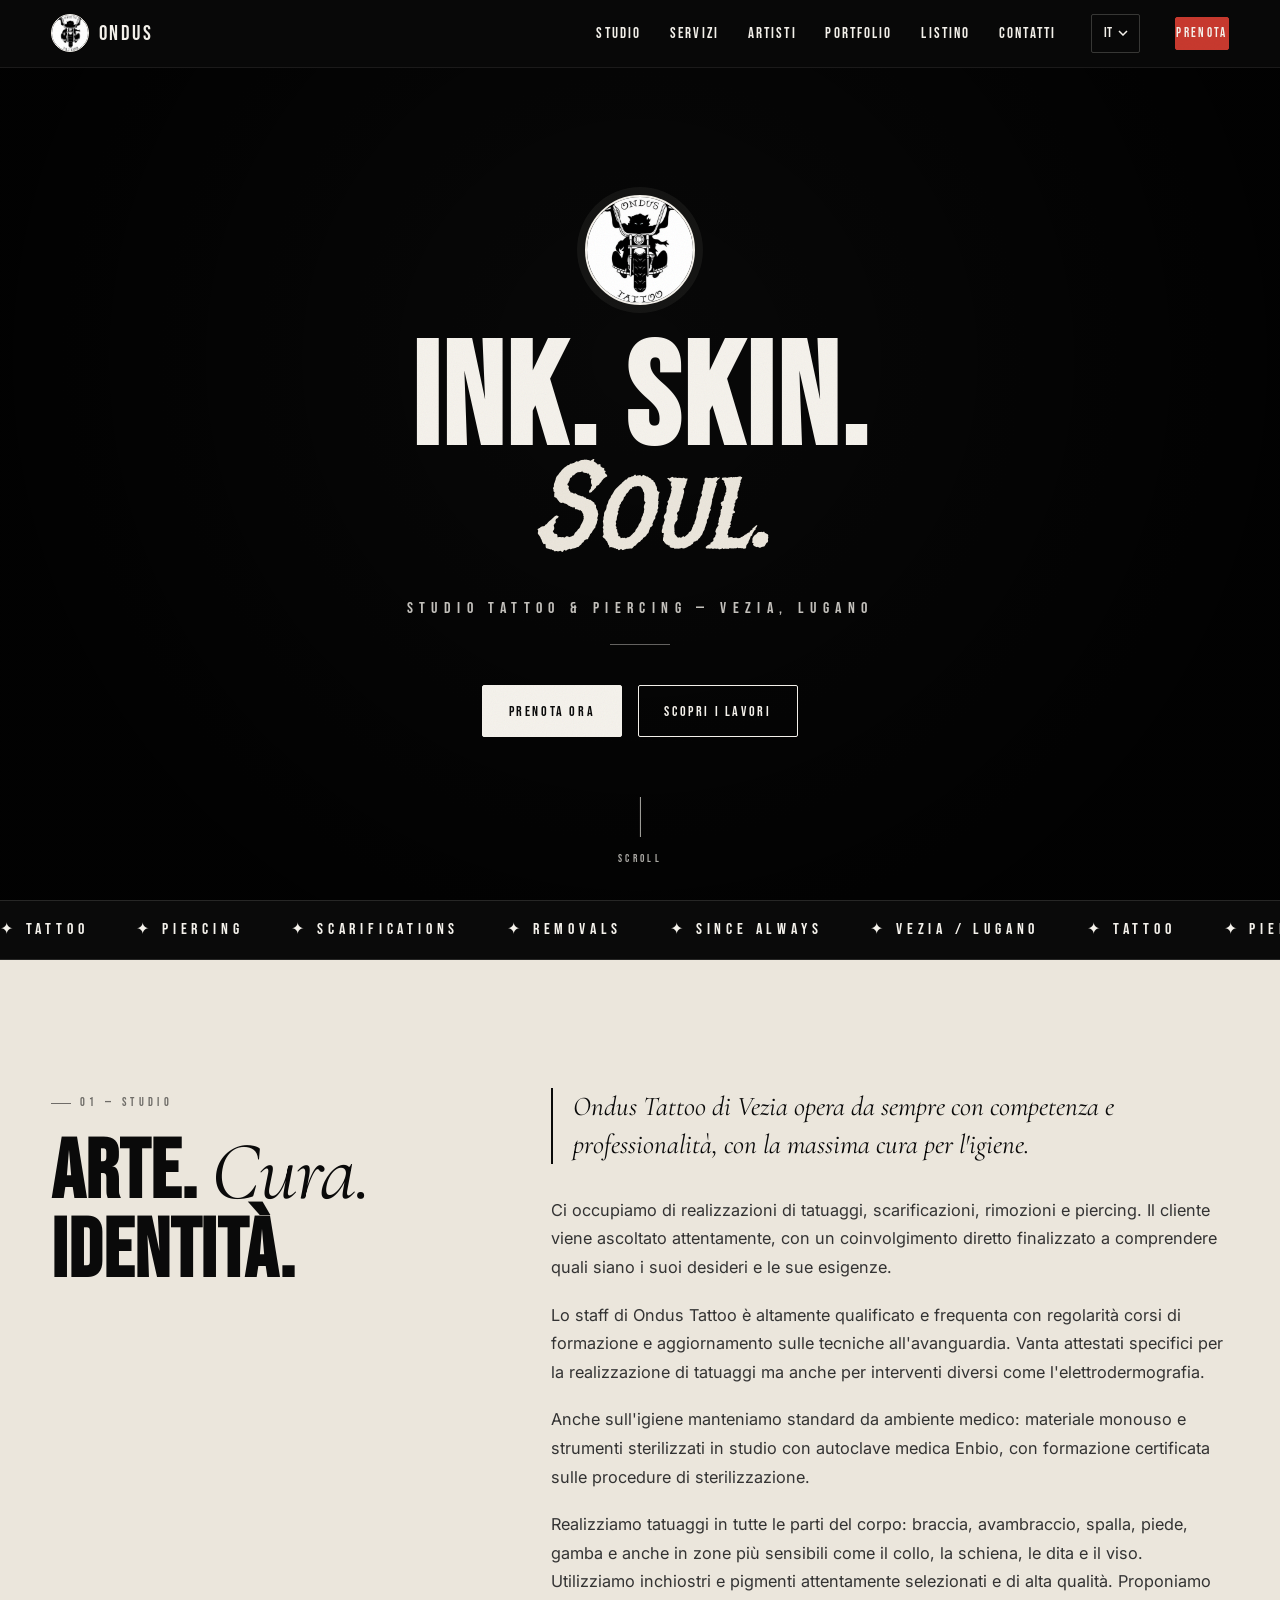
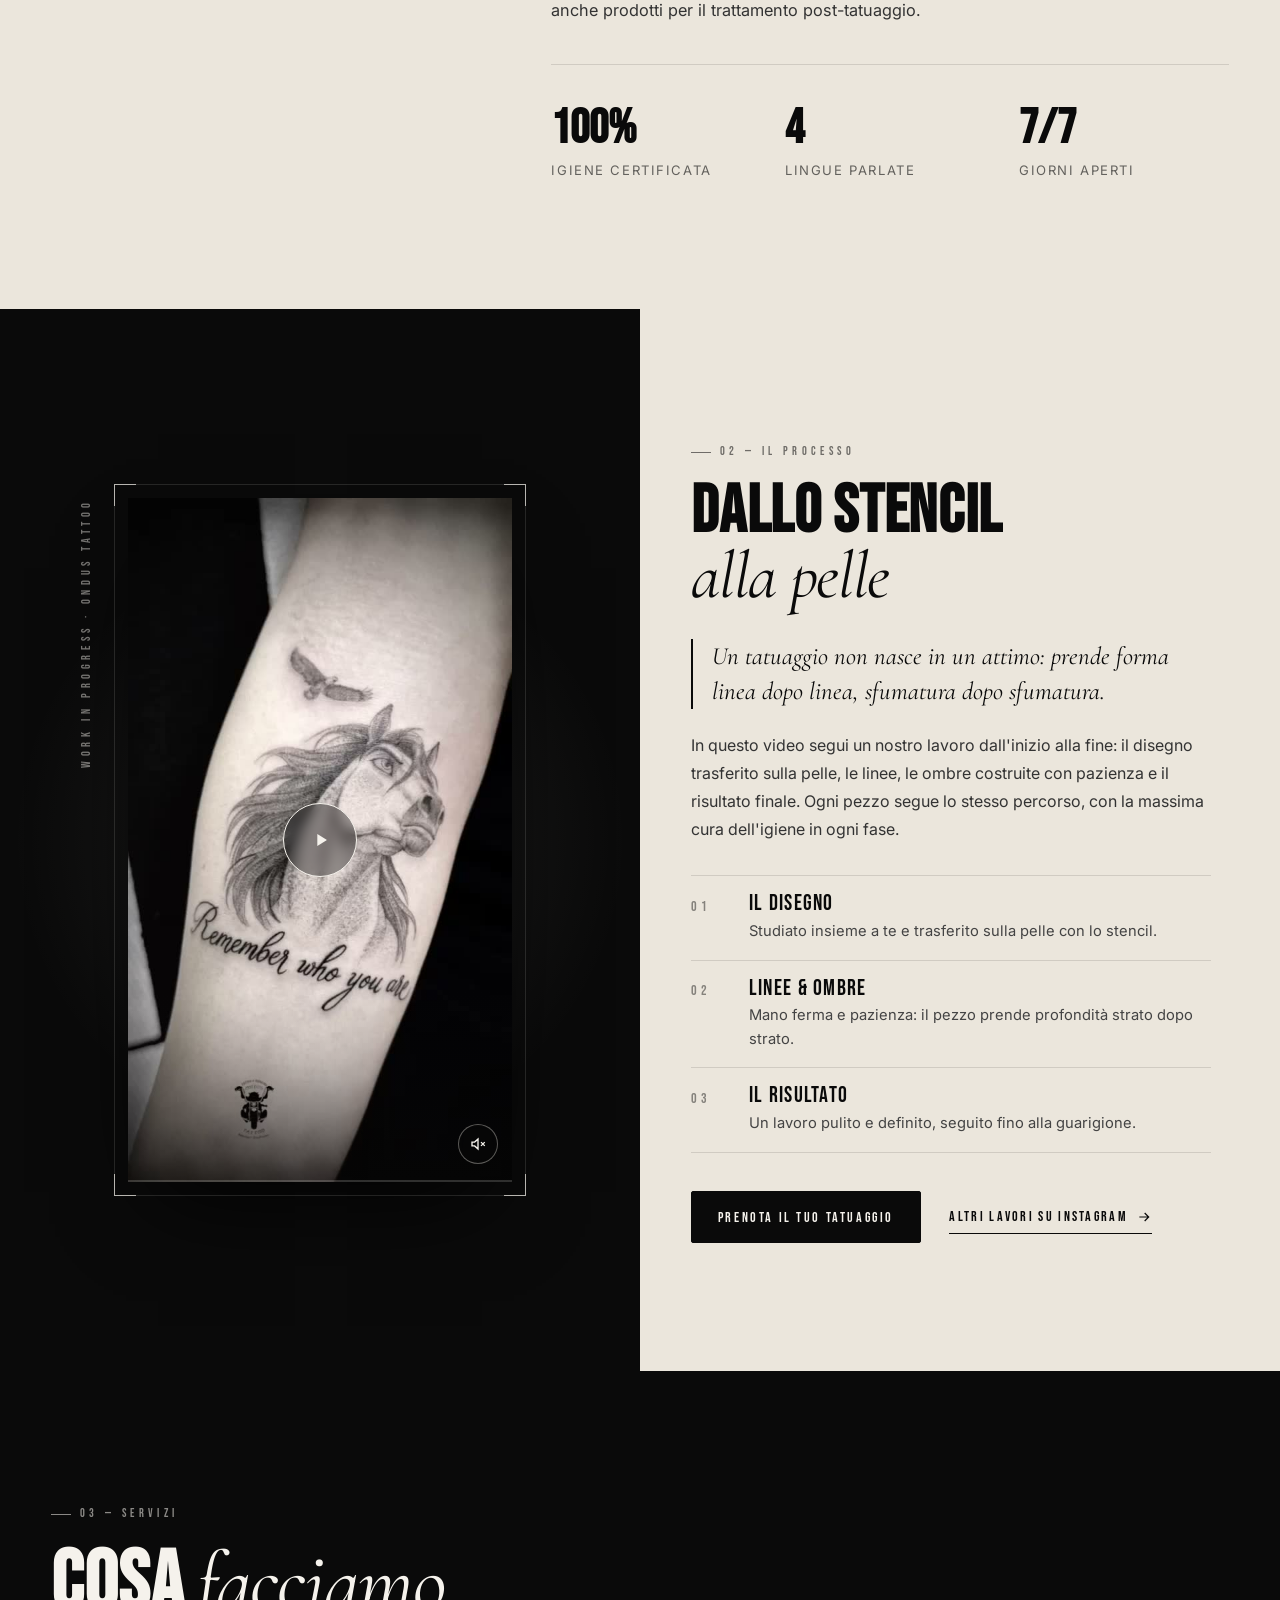
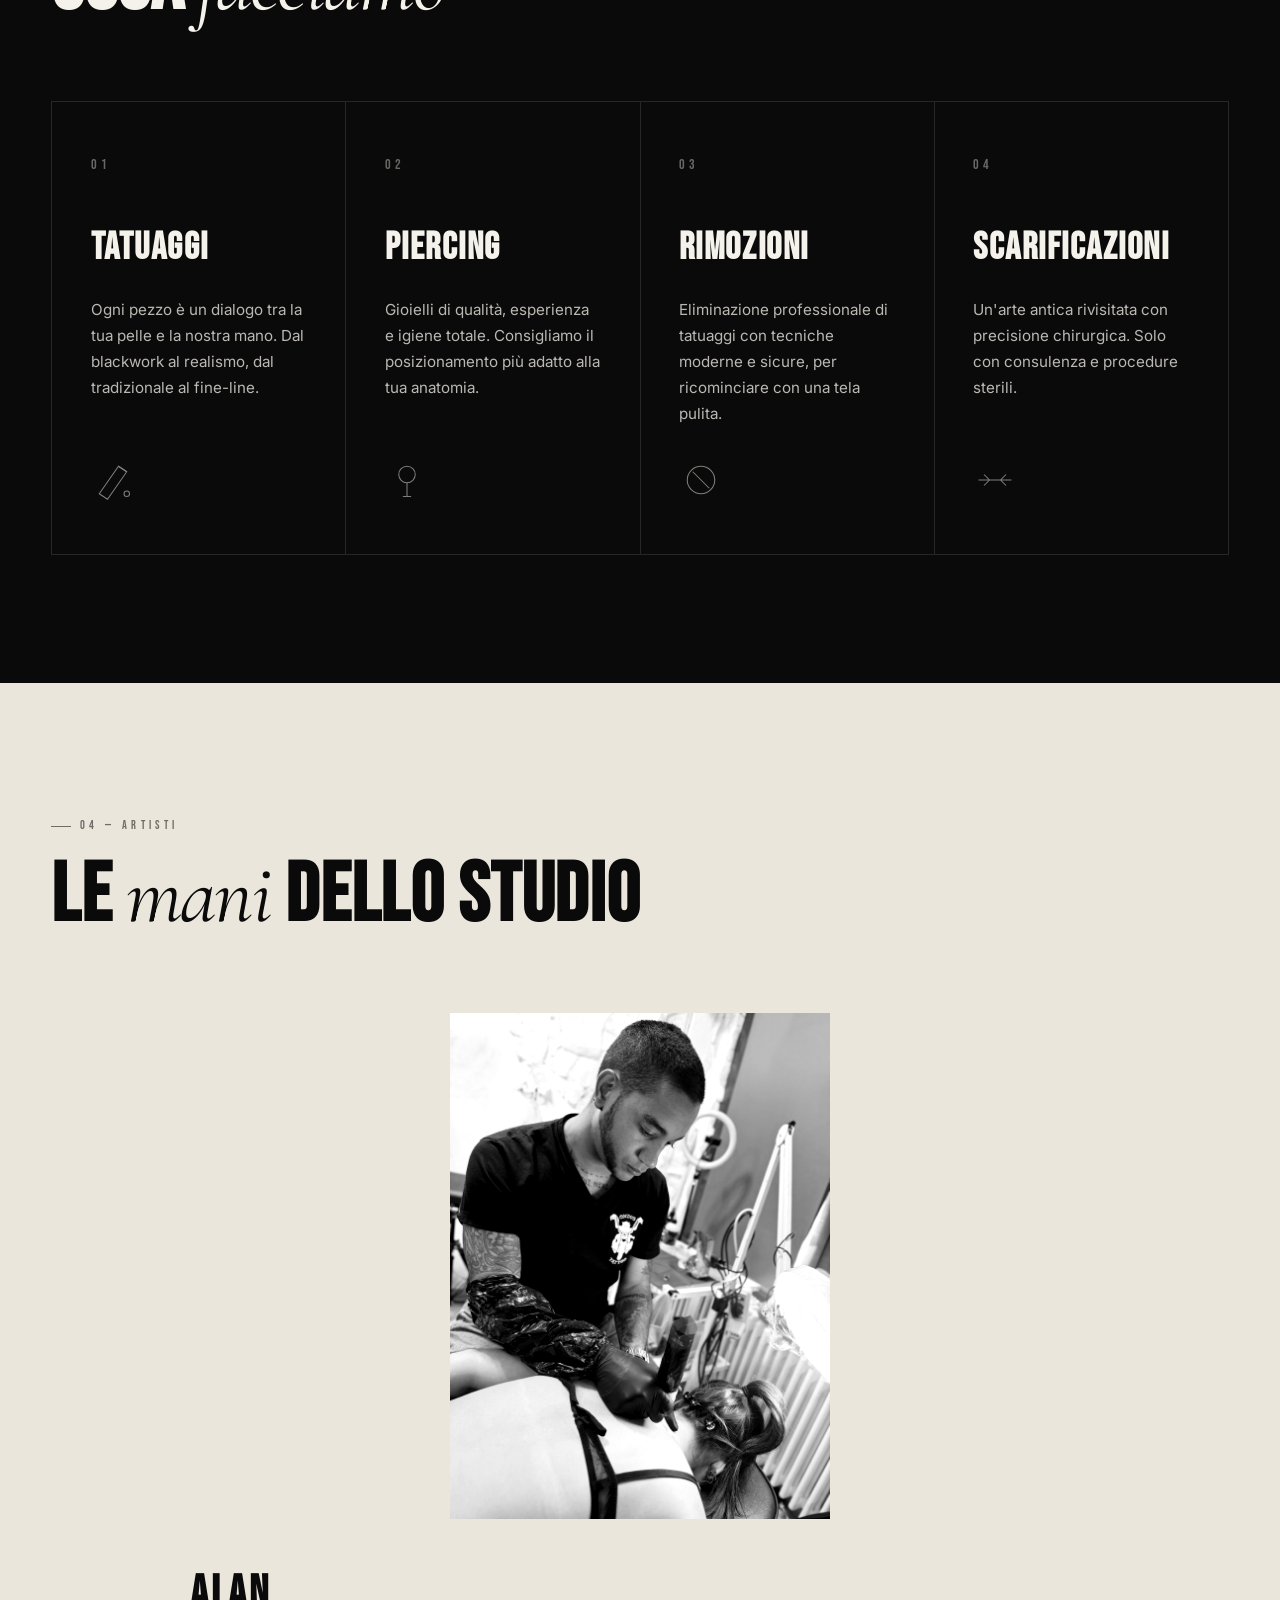
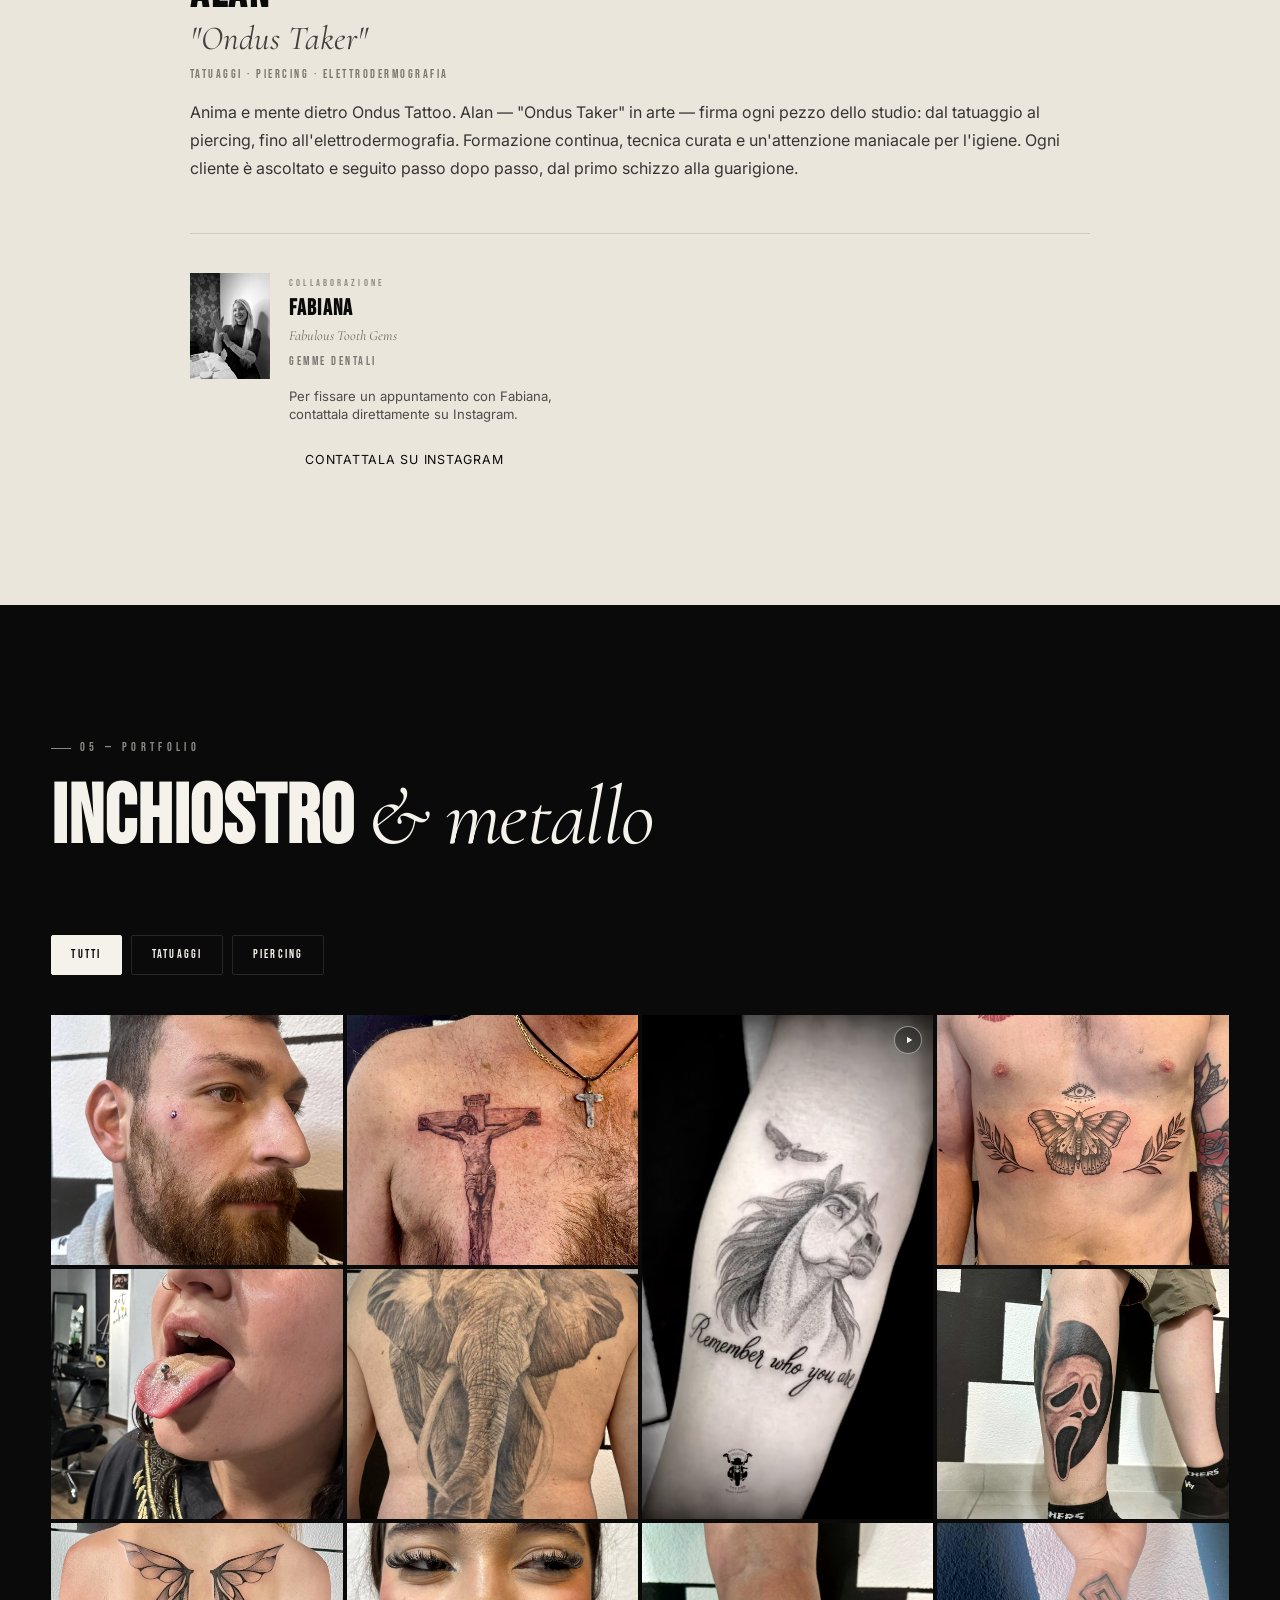
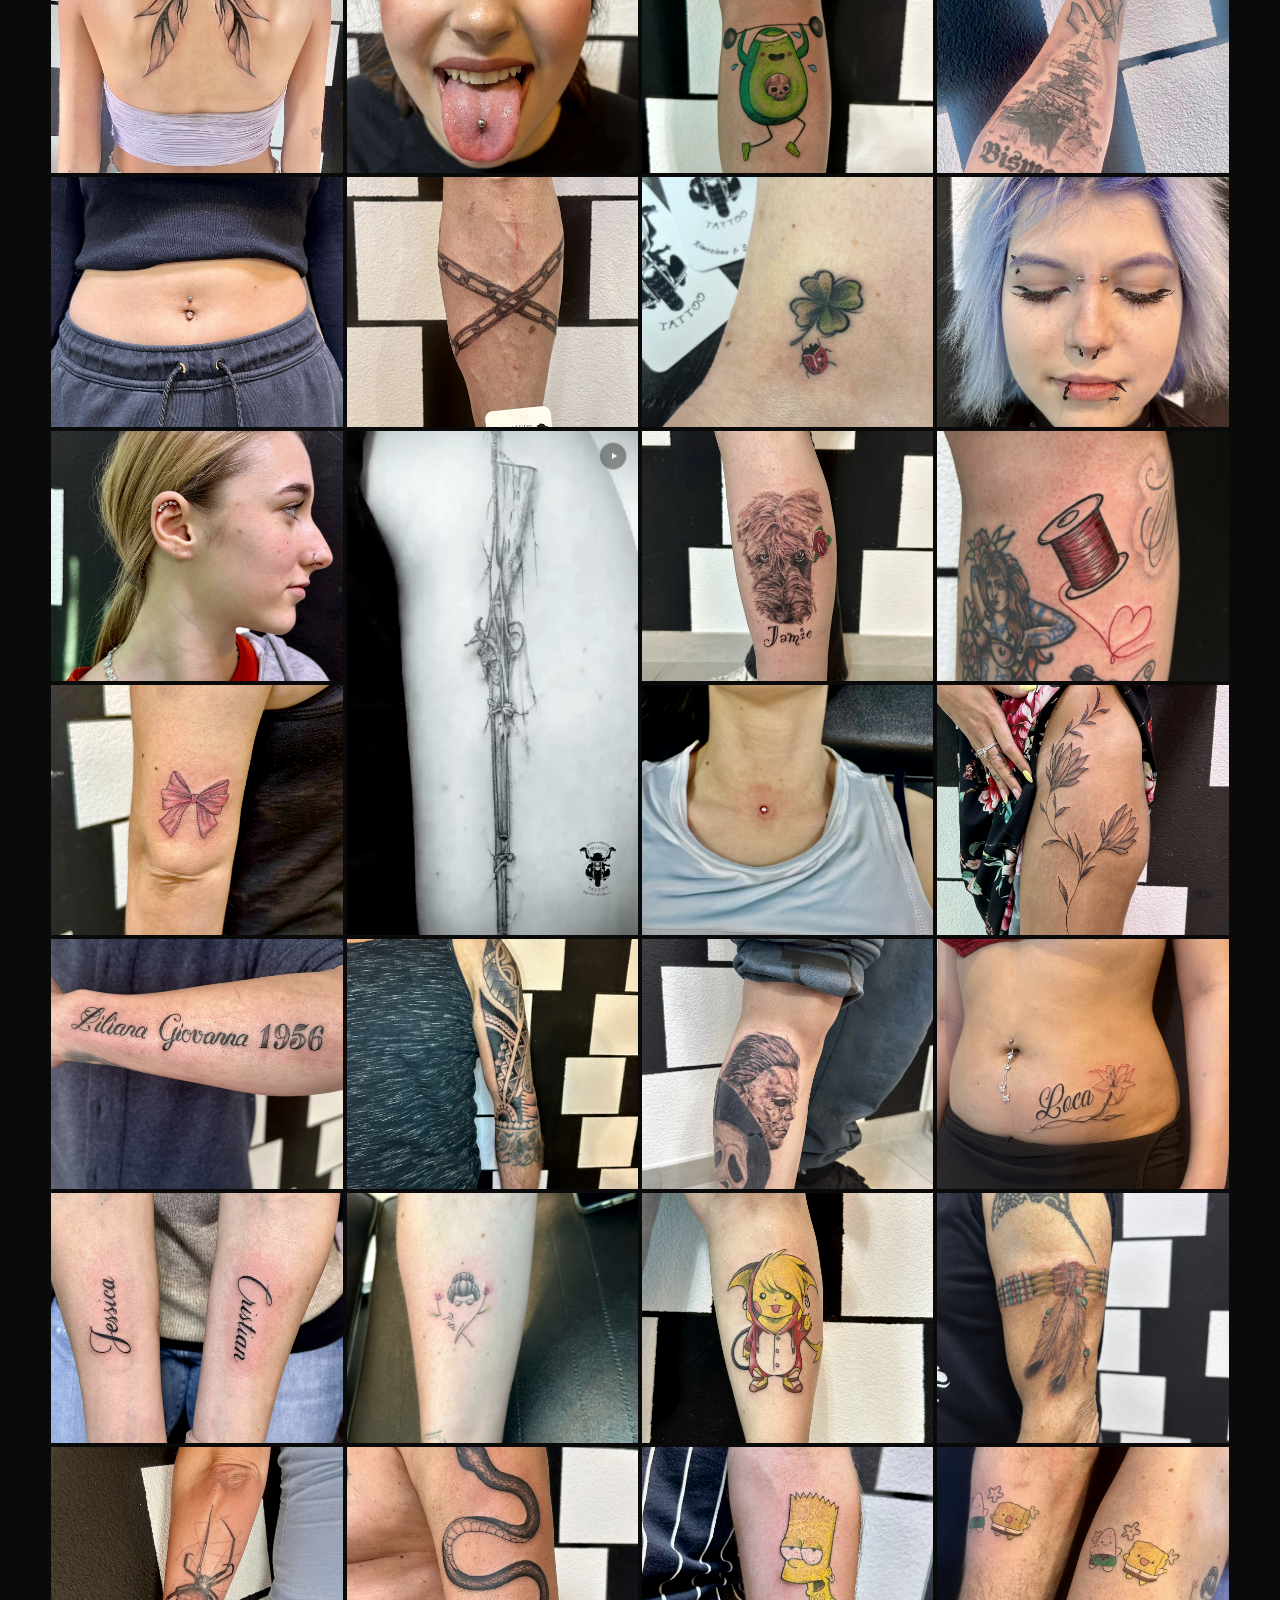
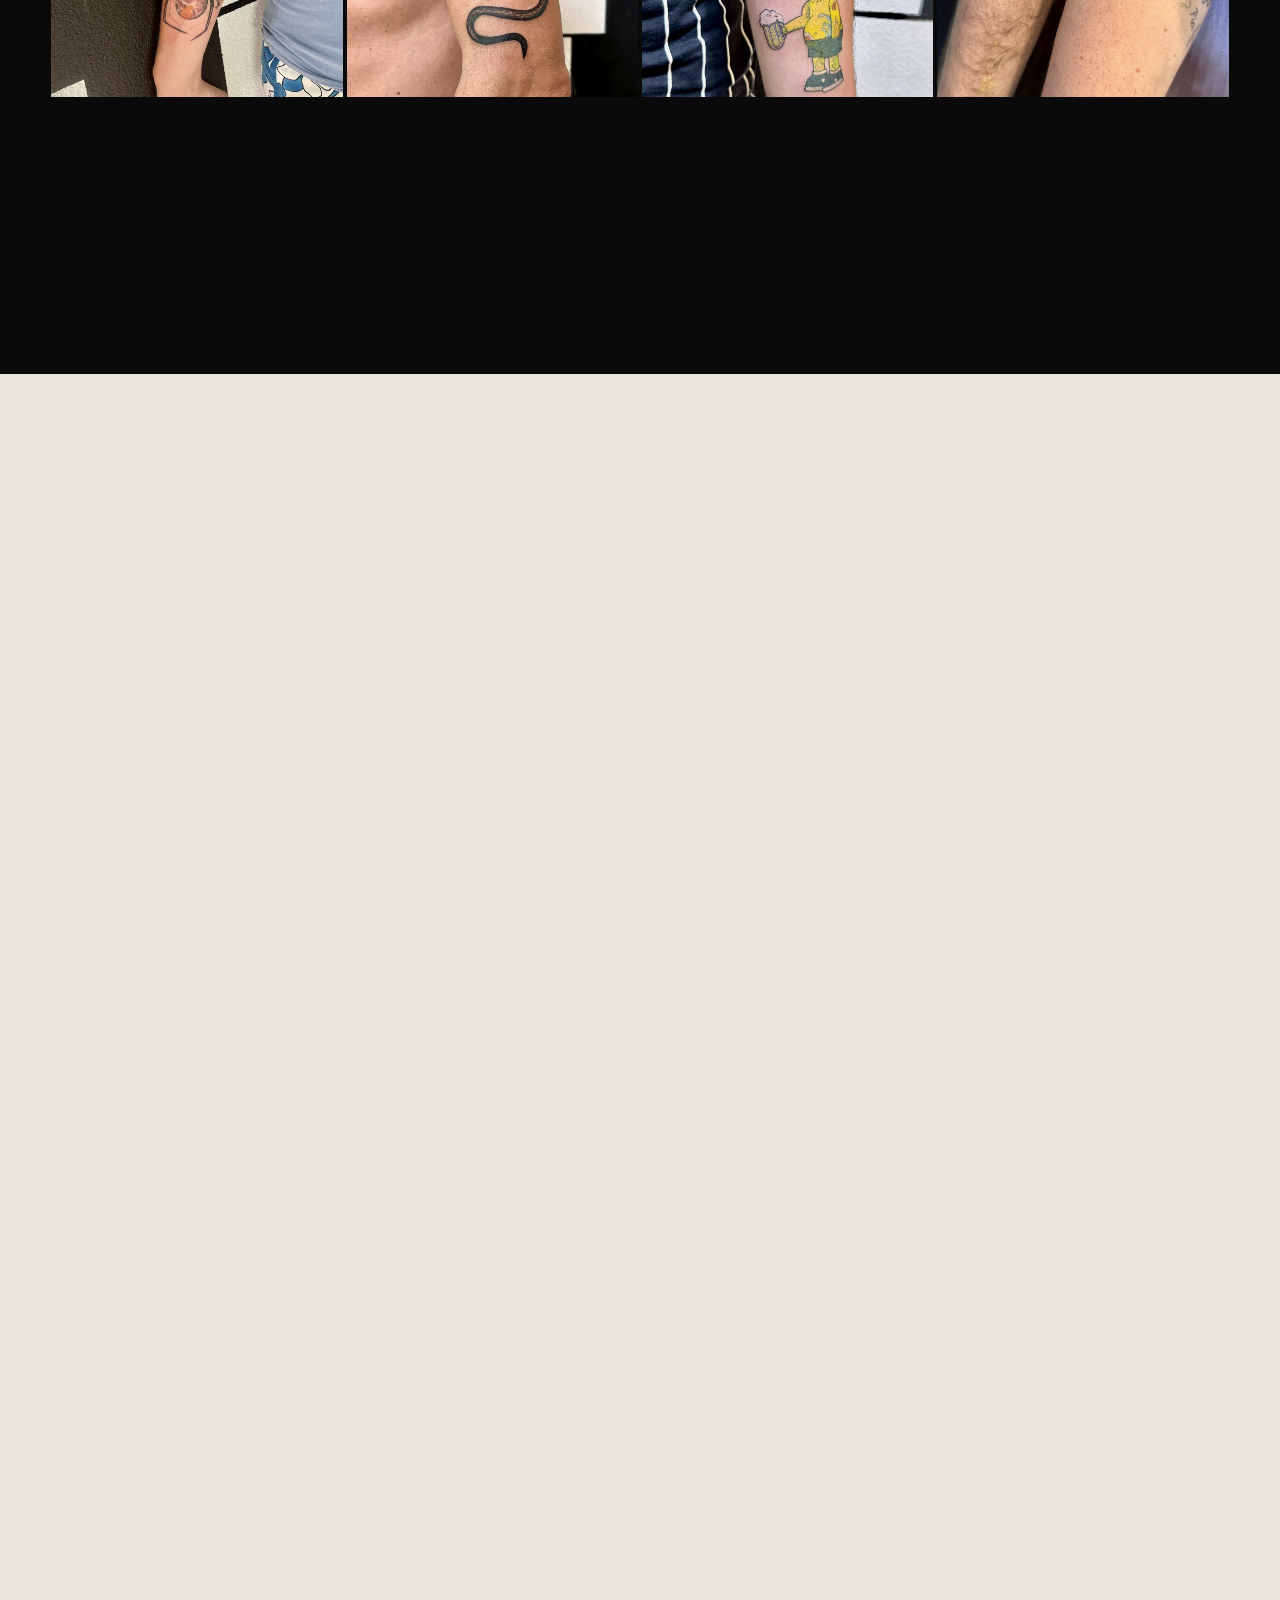
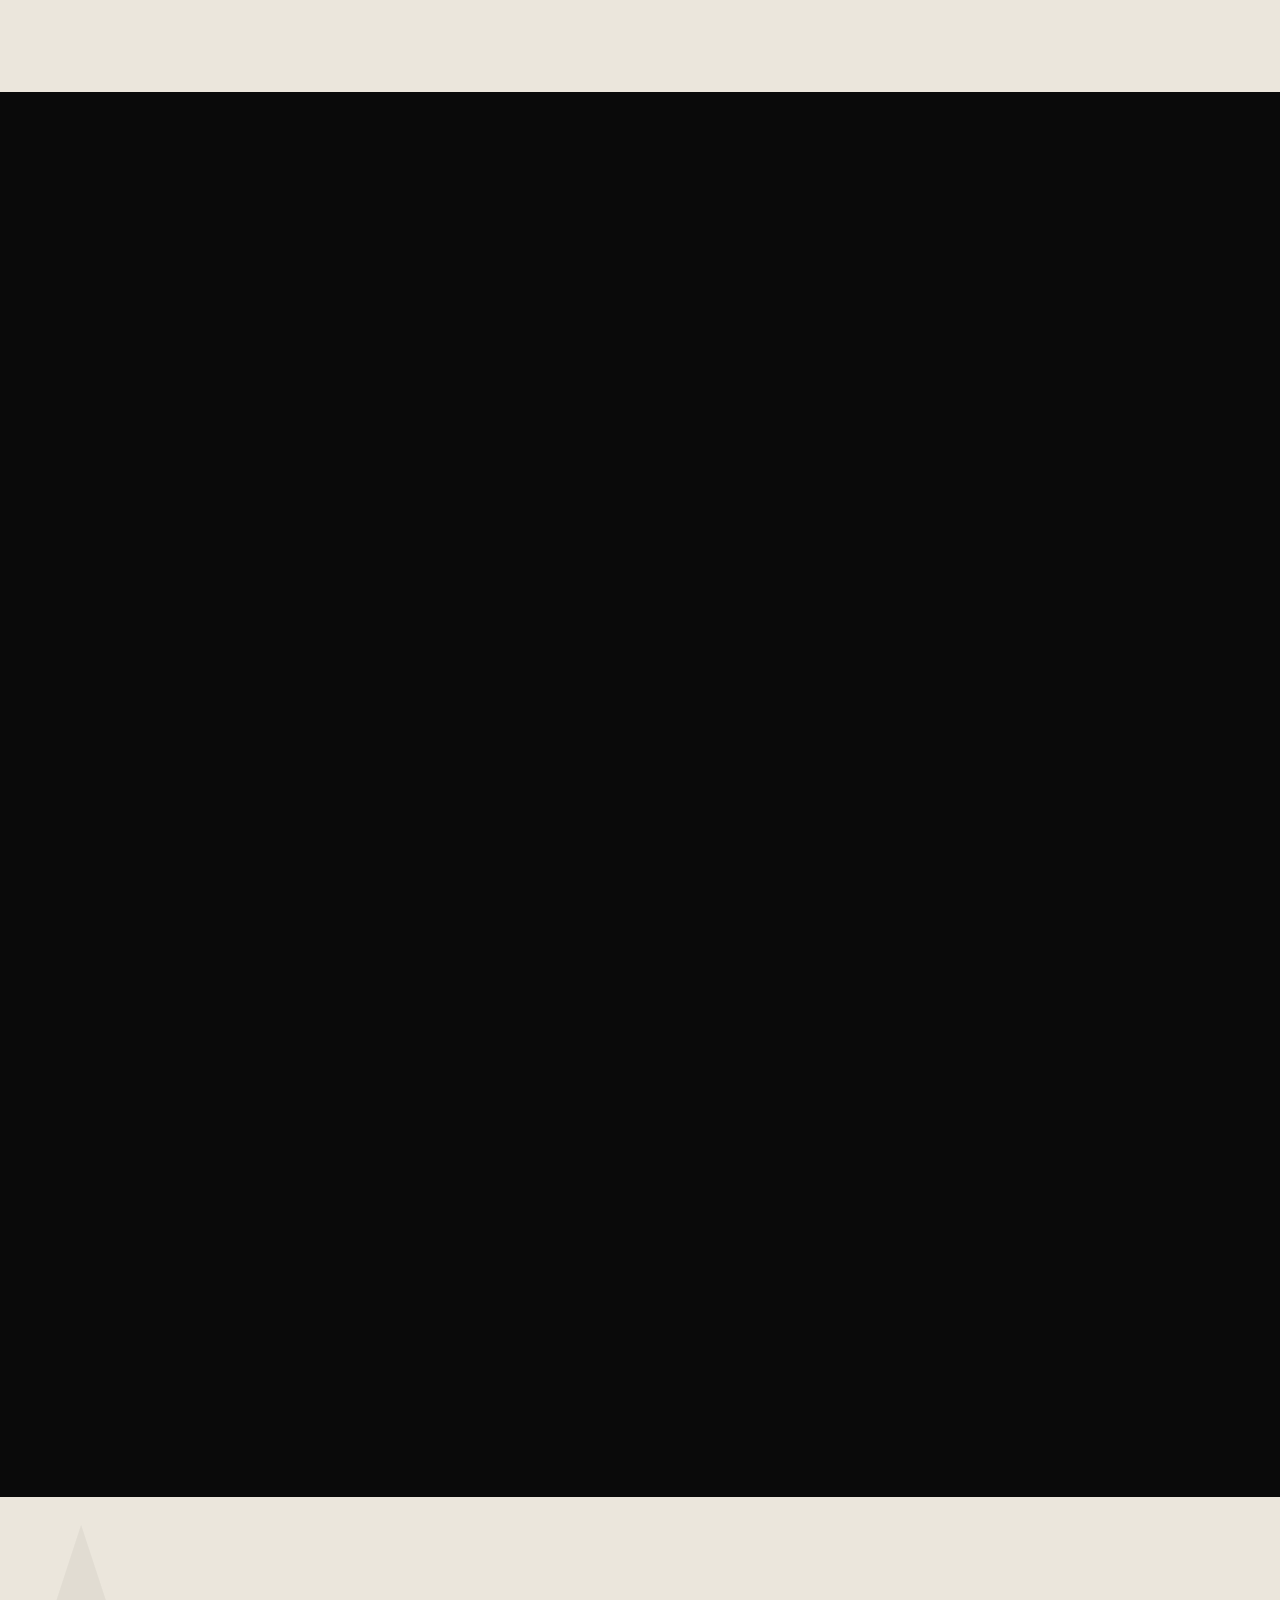
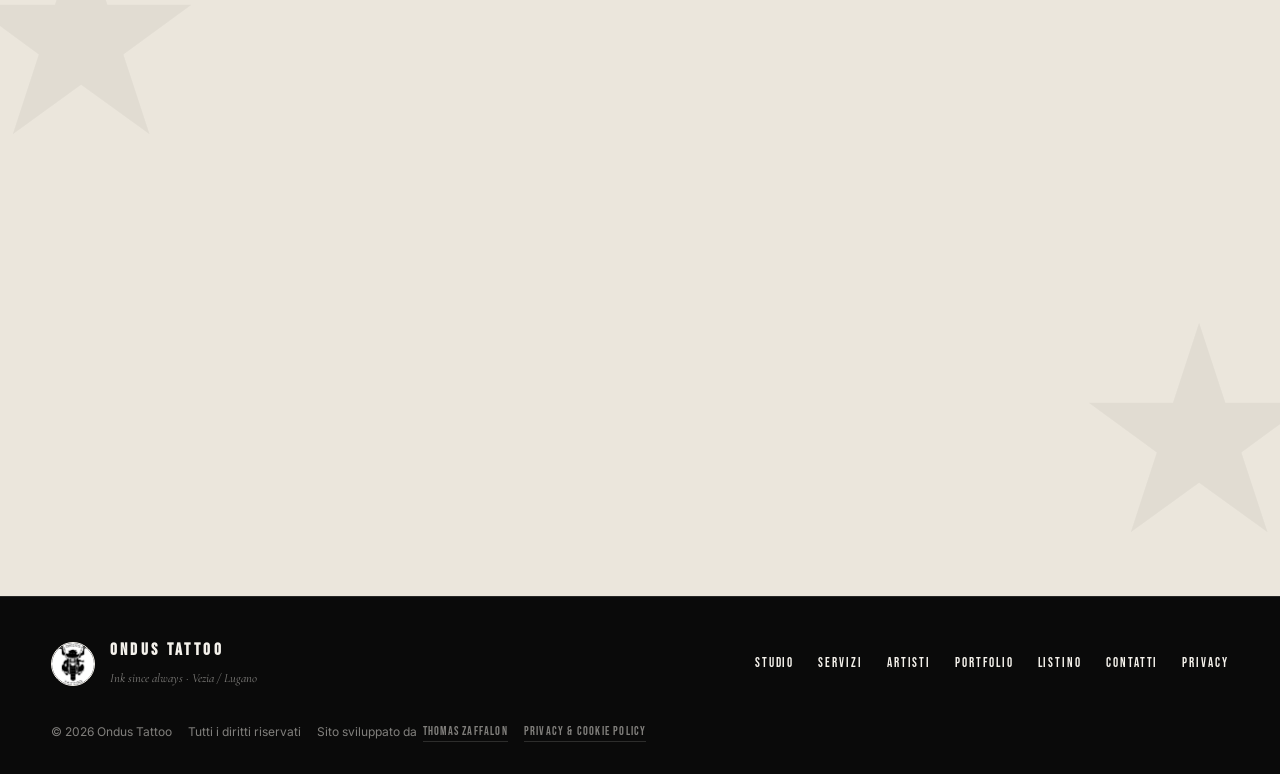
==== commit 4c4cbd66: "Add video tiles to the portfolio grid The client wants videos mixed into the photo grid so some tile" ====
--- a/index.html
+++ b/index.html
@@ -370,17 +370,30 @@
       </div>
 
       <div class="portfolio__grid reveal" id="portfolioGrid">
-        <!-- Visibili subito (su mobile: 8 iniziali) -->
+        <!--
+          Elementi SENZA data-extra = visibili subito anche su mobile (8 foto + i video).
+          Elementi CON data-extra = nascosti su mobile finché non si clicca "Carica altri".
+          L'ordine nel codice è voluto: su mobile gli elementi senza data-extra si
+          compattano in alto, su desktop i video restano lontani tra loro.
+
+          VIDEO (pf-item--video): occupano 2 righe. In griglia gira un loop muto
+          (video/NOME-loop*.mp4), al click si apre il video completo con audio
+          (data-video="video/NOME" -> video/NOME-av1.mp4 + video/NOME.mp4).
+          Come prepararli: vedi README.
+        -->
         <figure class="pf-item" data-cat="piercing"><img src="img/piercing_1.jpg" alt="Piercing" loading="lazy"/></figure>
         <figure class="pf-item" data-cat="tattoo"><img src="img/cristo.jpg" alt="Cristo realistico" loading="lazy"/></figure>
+        <figure class="pf-item pf-item--video" data-cat="tattoo" data-video="video/processo">
+          <video muted loop playsinline preload="none" poster="img/processo-poster.jpg" width="576" height="1024" aria-label="Cavallo — video">
+            <source src="video/processo-loop-av1.mp4" type='video/mp4; codecs="av01.0.04M.10"' />
+            <source src="video/processo-loop.mp4" type='video/mp4; codecs="avc1.64001F"' />
+          </video>
+          <span class="pf-item__badge" aria-hidden="true"><svg width="12" height="12" viewBox="0 0 24 24" fill="currentColor"><path d="M8 5.5v13l10.5-6.5z"/></svg></span>
+        </figure>
         <figure class="pf-item" data-cat="tattoo"><img src="img/farfalla.jpg" alt="Farfalla" loading="lazy"/></figure>
         <figure class="pf-item" data-cat="piercing"><img src="img/piercing_3.jpg" alt="Piercing" loading="lazy"/></figure>
         <figure class="pf-item" data-cat="tattoo"><img src="img/elefante.jpg" alt="Elefante" loading="lazy"/></figure>
         <figure class="pf-item" data-cat="tattoo"><img src="img/scream.jpg" alt="Scream" loading="lazy"/></figure>
-        <figure class="pf-item" data-cat="piercing"><img src="img/piercing_5.jpg" alt="Piercing" loading="lazy"/></figure>
-        <figure class="pf-item" data-cat="tattoo"><img src="img/cane.jpg" alt="Cane" loading="lazy"/></figure>
-
-        <!-- Extra (visibili su desktop, nascosti su mobile finché non si clicca "Carica altri") -->
         <figure class="pf-item" data-cat="tattoo" data-extra="true"><img src="img/ali.jpg" alt="Ali" loading="lazy"/></figure>
         <figure class="pf-item" data-cat="piercing" data-extra="true"><img src="img/piercing_2.jpg" alt="Piercing" loading="lazy"/></figure>
         <figure class="pf-item" data-cat="tattoo" data-extra="true"><img src="img/avocado.jpg" alt="Avocado" loading="lazy"/></figure>
@@ -389,6 +402,15 @@
         <figure class="pf-item" data-cat="tattoo" data-extra="true"><img src="img/catene.jpg" alt="Catene" loading="lazy"/></figure>
         <figure class="pf-item" data-cat="tattoo" data-extra="true"><img src="img/cocinella.jpg" alt="Coccinella" loading="lazy"/></figure>
         <figure class="pf-item" data-cat="piercing" data-extra="true"><img src="img/piercing_6.jpg" alt="Piercing" loading="lazy"/></figure>
+        <figure class="pf-item" data-cat="piercing"><img src="img/piercing_5.jpg" alt="Piercing" loading="lazy"/></figure>
+        <figure class="pf-item pf-item--video" data-cat="tattoo" data-video="video/fucile">
+          <video muted loop playsinline preload="none" poster="img/fucile-poster.jpg" width="576" height="1024" aria-label="Fucile — video">
+            <source src="video/fucile-loop-av1.mp4" type='video/mp4; codecs="av01.0.04M.10"' />
+            <source src="video/fucile-loop.mp4" type='video/mp4; codecs="avc1.64001F"' />
+          </video>
+          <span class="pf-item__badge" aria-hidden="true"><svg width="12" height="12" viewBox="0 0 24 24" fill="currentColor"><path d="M8 5.5v13l10.5-6.5z"/></svg></span>
+        </figure>
+        <figure class="pf-item" data-cat="tattoo"><img src="img/cane.jpg" alt="Cane" loading="lazy"/></figure>
         <figure class="pf-item" data-cat="tattoo" data-extra="true"><img src="img/filo.jpg" alt="Filo" loading="lazy"/></figure>
         <figure class="pf-item" data-cat="tattoo" data-extra="true"><img src="img/fiocco.jpg" alt="Fiocco" loading="lazy"/></figure>
         <figure class="pf-item" data-cat="piercing" data-extra="true"><img src="img/piercing_7.jpg" alt="Piercing" loading="lazy"/></figure>
@@ -619,6 +641,7 @@
     <button class="lightbox__prev" id="lbPrev" aria-label="Prev">‹</button>
     <button class="lightbox__next" id="lbNext" aria-label="Next">›</button>
     <img id="lbImg" src="" alt="" />
+    <video id="lbVideo" class="lightbox__video" controls playsinline hidden></video>
   </div>
 
   <script src="js/translations.js"></script>
--- a/css/style.css
+++ b/css/style.css
@@ -1241,6 +1241,40 @@
 .pf-item.hidden { display: none; }
 .pf-item.mobile-hidden { display: none; }
 
+/* Video tiles: vertical clips, two rows tall so they keep a portrait shape */
+.pf-item--video { grid-row: span 2; }
+.pf-item video {
+  display: block;
+  width: 100%;
+  height: 100%;
+  object-fit: cover;
+  filter: grayscale(.2) contrast(1.05);
+  transition: all .7s var(--ease);
+}
+.pf-item:hover video {
+  transform: scale(1.08);
+  filter: grayscale(0) contrast(1.1) brightness(.7);
+}
+.pf-item__badge {
+  position: absolute;
+  top: .7rem;
+  right: .7rem;
+  z-index: 2;
+  display: flex;
+  align-items: center;
+  justify-content: center;
+  width: 28px;
+  height: 28px;
+  border-radius: 50%;
+  border: 1px solid rgba(245, 242, 236, 0.5);
+  background: rgba(10, 10, 10, 0.4);
+  backdrop-filter: blur(4px);
+  -webkit-backdrop-filter: blur(4px);
+  color: var(--white);
+  pointer-events: none;
+}
+.pf-item__badge svg { margin-left: 2px; }
+
 .portfolio__loadmore {
   text-align: center;
   margin-top: 2rem;
@@ -1650,12 +1684,20 @@
   transition: opacity .3s, visibility .3s;
 }
 .lightbox.open { opacity: 1; visibility: visible; }
-.lightbox img {
+.lightbox img,
+.lightbox__video {
   max-width: 92vw;
   max-height: 88vh;
   object-fit: contain;
   box-shadow: 0 0 80px rgba(0,0,0,.6);
 }
+.lightbox__video {
+  height: 88vh;
+  width: auto;
+  aspect-ratio: auto 9 / 16;
+  background: var(--black);
+}
+.lightbox [hidden] { display: none; }
 .lightbox__close,
 .lightbox__prev,
 .lightbox__next {
